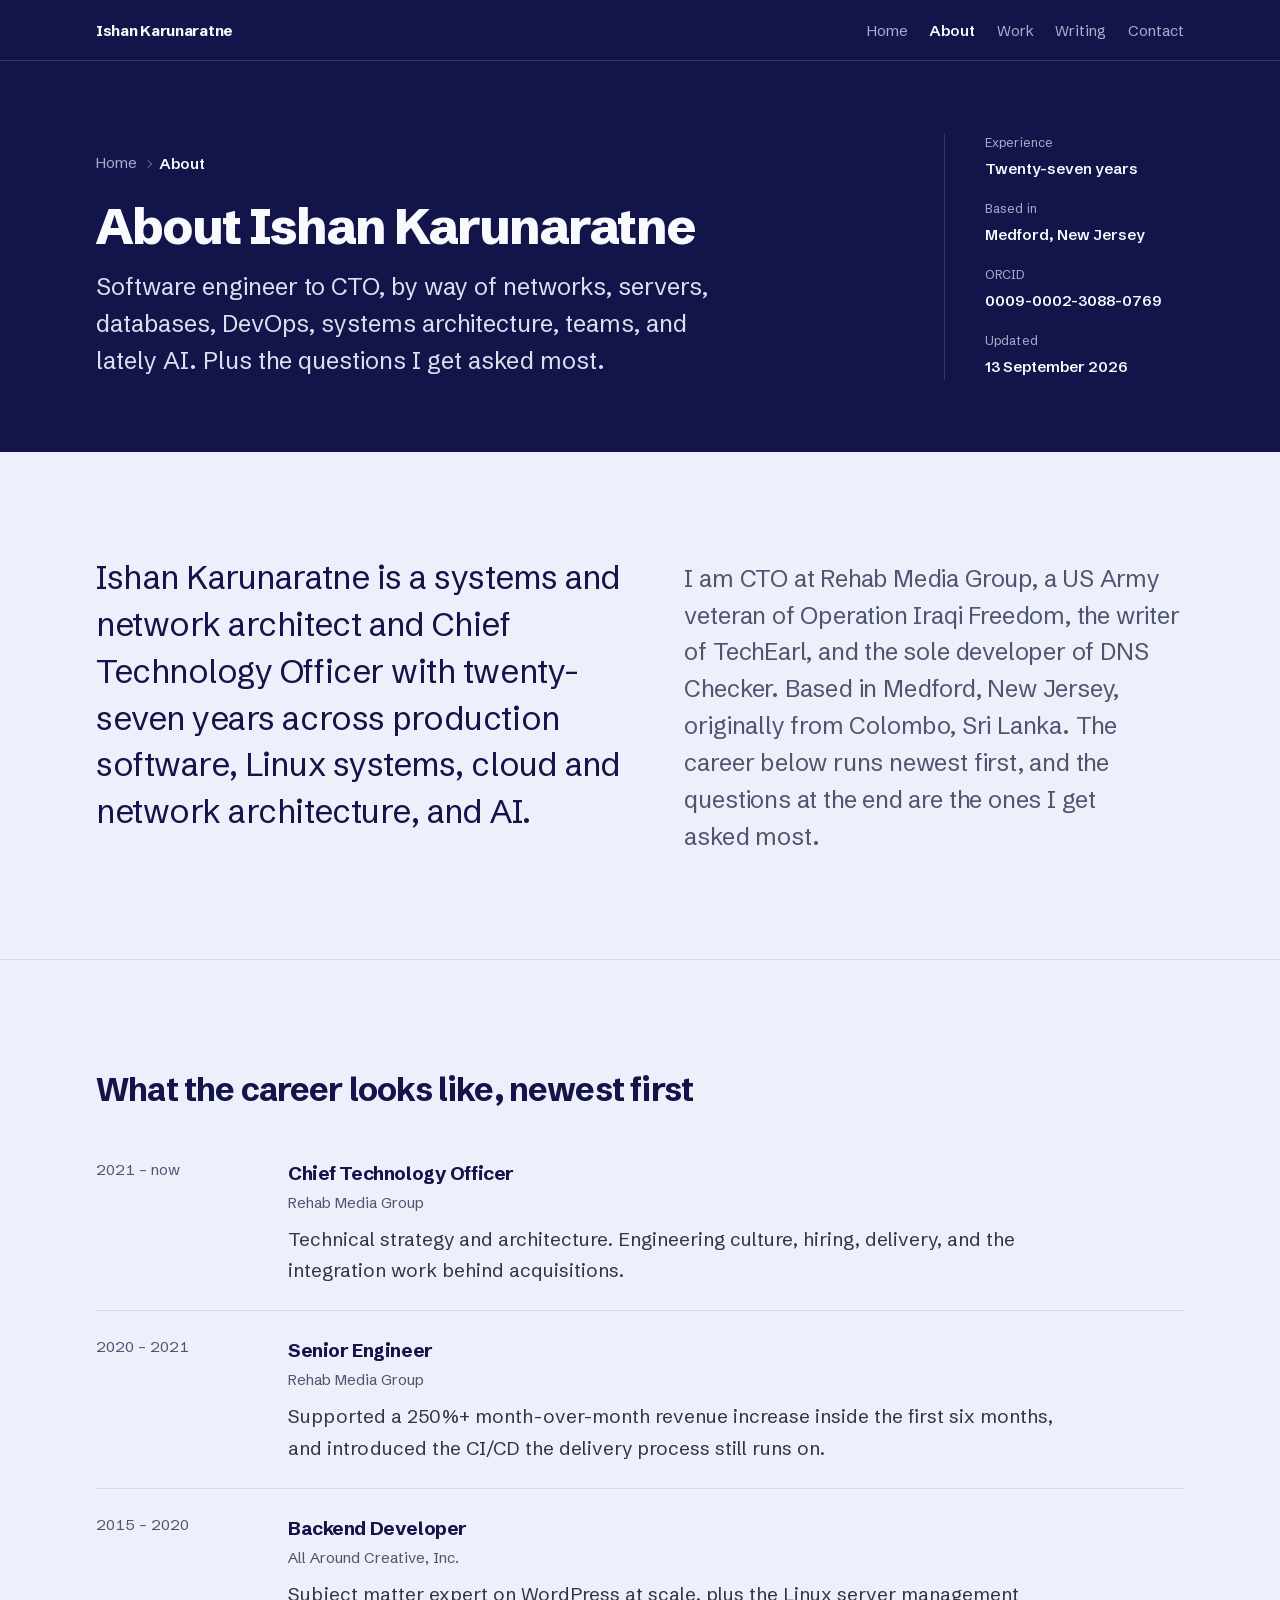
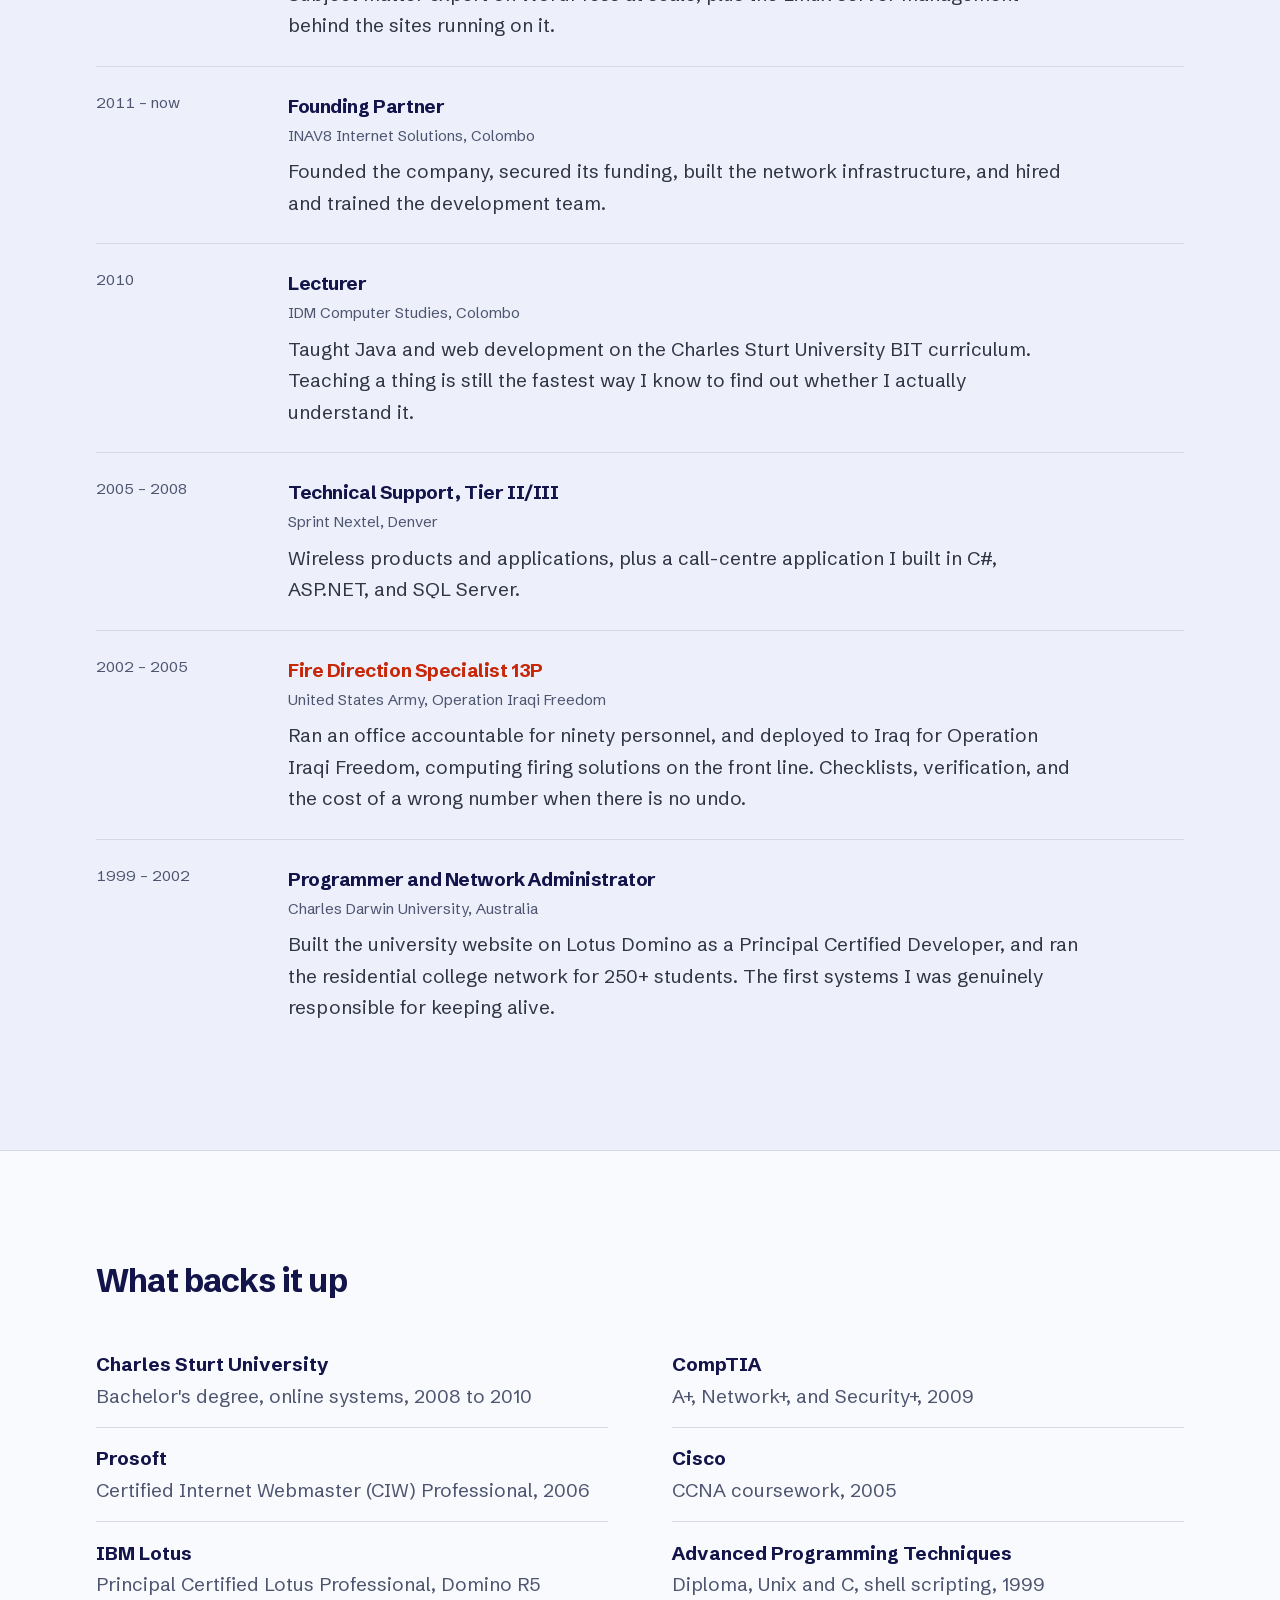
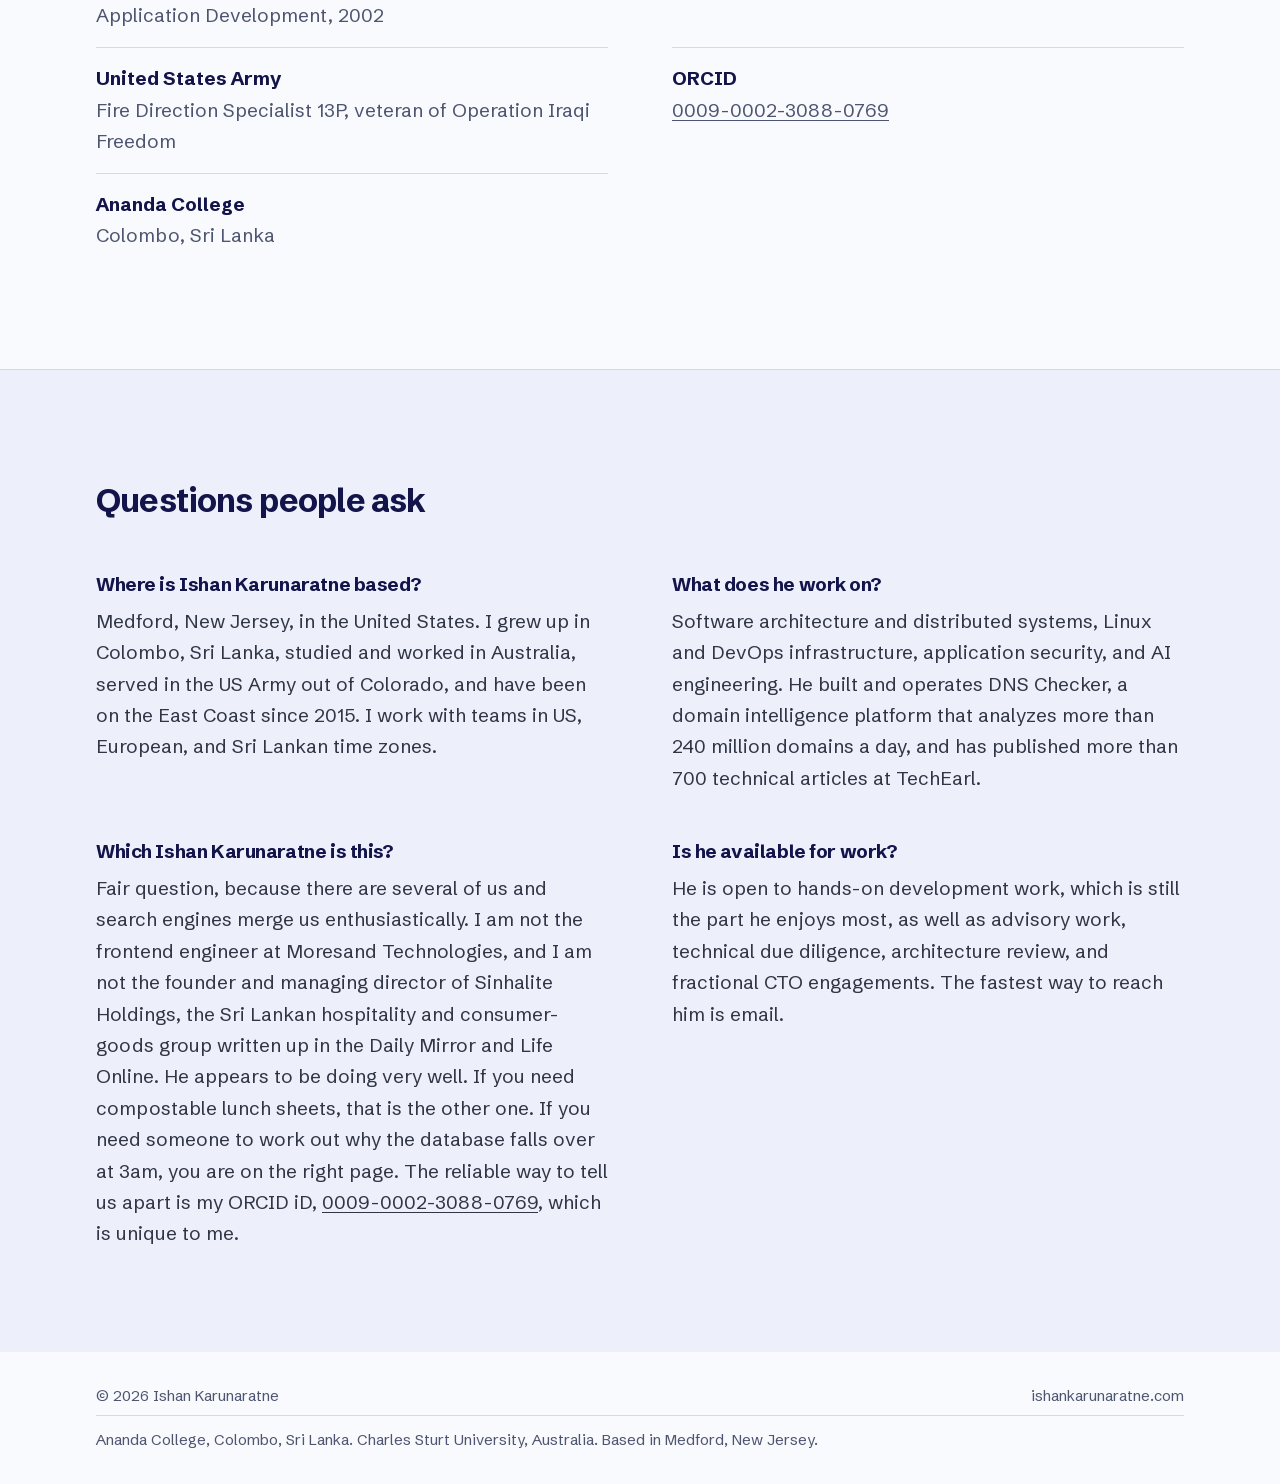
==== about/index.html @ 5dd7b5c2 "Correct the What's Taller count, and pack the work grid properly The work page claimed What's Taller" ====
<!doctype html>
<html lang="en">
<head>
<meta charset="utf-8">
<meta name="viewport" content="width=device-width, initial-scale=1">
<title>About Ishan Karunaratne, Systems Architect and CTO</title>
<meta name="description" content="Twenty-seven years from software engineer to Chief Technology Officer: the career, the credentials, and the questions people ask most often.">
<link rel="canonical" href="https://ishankarunaratne.com/about/">
<meta name="author" content="Ishan Karunaratne">
<meta name="robots" content="index, follow, max-image-preview:large, max-snippet:-1">

<meta property="og:type" content="article">
<meta property="og:url" content="https://ishankarunaratne.com/about/">
<meta property="og:title" content="About Ishan Karunaratne, Systems Architect and CTO">
<meta property="og:description" content="Twenty-seven years from software engineer to Chief Technology Officer: the career, the credentials, and the questions people ask most often.">
<meta property="og:image" content="https://ishankarunaratne.com/assets/ishan-karunaratne.webp">
<meta name="twitter:card" content="summary">
<meta name="twitter:creator" content="@ishankaru">

<link rel="preconnect" href="https://www.googletagmanager.com">
<link rel="preload" href="/assets/fonts/schibsted-400-500-600-700-800.woff2" as="font" type="font/woff2" crossorigin>
<link rel="stylesheet" href="/assets/style.css">
<link rel="icon" href="/favicon.ico" sizes="32x32">
<link rel="icon" href="/favicon.svg" type="image/svg+xml">
<link rel="apple-touch-icon" href="/apple-touch-icon.png">
<script type="application/ld+json">
{"@context":"https://schema.org","@type":"BreadcrumbList","itemListElement":[
 {"@type":"ListItem","position":1,"name":"Home","item":"https://ishankarunaratne.com/"},
 {"@type":"ListItem","position":2,"name":"About","item":"https://ishankarunaratne.com/about/"}]}
</script>
<script type="application/ld+json">
{"@context":"https://schema.org","@type":"ProfilePage","@id":"https://ishankarunaratne.com/about/","url":"https://ishankarunaratne.com/about/","name":"About Ishan Karunaratne",
 "datePublished":"2026-08-17","dateModified":"2026-09-13",
 "mainEntity":{"@id":"https://ishankarunaratne.com/#person"},
 "isPartOf":{"@id":"https://ishankarunaratne.com/#website"},
 "about":{"@id":"https://ishankarunaratne.com/#person"},
 "primaryImageOfPage":"https://ishankarunaratne.com/assets/ishan-karunaratne.webp"}
</script>
<script type="application/ld+json">
{"@context":"https://schema.org","@type":"FAQPage","mainEntity":[{"@type": "Question", "name": "Where is Ishan Karunaratne based?", "acceptedAnswer": {"@type": "Answer", "text": "Medford, New Jersey, in the United States. He grew up in Colombo, Sri Lanka, studied and worked in Australia, served in the US Army out of Colorado, and has been on the East Coast since 2015. He works with teams in US, European, and Sri Lankan time zones."}},{"@type": "Question", "name": "What does he work on?", "acceptedAnswer": {"@type": "Answer", "text": "Software architecture and distributed systems, Linux and DevOps infrastructure, application security, and AI engineering. He built and operates DNS Checker, a domain intelligence platform that analyzes more than 240 million domains a day, and has published more than 700 technical articles at TechEarl."}},{"@type": "Question", "name": "Which Ishan Karunaratne is this?", "acceptedAnswer": {"@type": "Answer", "text": "Several people share the name. This is the systems and network architect and Chief Technology Officer at Rehab Media Group, not the frontend engineer at Moresand Technologies and not the founder of Sinhalite Holdings. The reliable way to tell them apart is his ORCID iD, 0009-0002-3088-0769, which is unique to him."}},{"@type": "Question", "name": "Is he available for work?", "acceptedAnswer": {"@type": "Answer", "text": "He is open to hands-on development work, advisory work, technical due diligence, architecture review, and fractional CTO engagements. The fastest way to reach him is email."}}]}
</script>
<script async src="https://www.googletagmanager.com/gtag/js?id=G-11XFYLQ238"></script>
<script>
  window.dataLayer = window.dataLayer || [];
  function gtag(){dataLayer.push(arguments);}
  gtag('js', new Date());

  gtag('config', 'G-11XFYLQ238');
</script>

</head>
<body>
<a class="skip" href="#main">Skip to content</a>
<nav class="nav" aria-label="Primary">
  <div class="shell">
    <a class="nav__brand" href="/">Ishan Karunaratne</a>
    <ul class="nav__list"><li><a href="/">Home</a></li><li><a href="/about/" aria-current="page">About</a></li><li><a href="/work/">Work</a></li><li><a href="/writing/">Writing</a></li><li><a href="/contact/">Contact</a></li></ul>
  </div>
</nav>
<header class="pagehead">
  <div class="shell pagehead__grid">
    <div class="pagehead__main">
      <nav class="crumbs" aria-label="Breadcrumb">
        <ol>
          <li><a href="/">Home</a></li>
          <li><span aria-current="page">About</span></li>
        </ol>
      </nav>
      <h1>About Ishan Karunaratne</h1>
      <p class="pagehead__deck">Software engineer to CTO, by way of networks, servers, databases, DevOps, systems architecture, teams, and lately AI. Plus the questions I get asked most.</p>
    </div>
    <dl class="metarail">
        <div class="metarail__row"><dt>Experience</dt><dd>Twenty-seven years</dd></div>
        <div class="metarail__row"><dt>Based in</dt><dd>Medford, New Jersey</dd></div>
        <div class="metarail__row"><dt>ORCID</dt><dd>0009-0002-3088-0769</dd></div>
        <div class="metarail__row"><dt>Updated</dt><dd><time datetime="2026-09-13">13 September 2026</time></dd></div>
    </dl>
  </div>
</header>
<main id="main">
<section class="note" id="summary">
  <div class="shell">
    <p>Ishan Karunaratne is a systems and network architect and Chief Technology Officer with twenty-seven years across production software, Linux systems, cloud and network architecture, and AI.</p>
    <p>I am CTO at Rehab Media Group, a US Army veteran of Operation Iraqi Freedom, the writer of TechEarl, and the sole developer of DNS Checker. Based in Medford, New Jersey, originally from Colombo, Sri Lanka. The career below runs newest first, and the questions at the end are the ones I get asked most.</p>
  </div>
</section>
<section class="sec" id="track">
  <div class="shell">
    <h2>What the career looks like, newest first</h2>
    <ol class="track">
      <li>
        <p class="track__when">2021 &ndash; now</p>
        <div>
          <h3>Chief Technology Officer</h3>
          <p class="track__where">Rehab Media Group</p>
          <p>Technical strategy and architecture. Engineering culture, hiring, delivery, and the
          integration work behind acquisitions.</p>
        </div>
      </li>
      <li>
        <p class="track__when">2020 &ndash; 2021</p>
        <div>
          <h3>Senior Engineer</h3>
          <p class="track__where">Rehab Media Group</p>
          <p>Supported a 250%+ month-over-month revenue increase inside the first six months, and
          introduced the CI/CD the delivery process still runs on.</p>
        </div>
      </li>
      <li>
        <p class="track__when">2015 &ndash; 2020</p>
        <div>
          <h3>Backend Developer</h3>
          <p class="track__where">All Around Creative, Inc.</p>
          <p>Subject matter expert on WordPress at scale, plus the Linux server management behind the
          sites running on it.</p>
        </div>
      </li>
      <li>
        <p class="track__when">2011 &ndash; now</p>
        <div>
          <h3>Founding Partner</h3>
          <p class="track__where">INAV8 Internet Solutions, Colombo</p>
          <p>Founded the company, secured its funding, built the network infrastructure, and hired and
          trained the development team.</p>
        </div>
      </li>
      <li>
        <p class="track__when">2010</p>
        <div>
          <h3>Lecturer</h3>
          <p class="track__where">IDM Computer Studies, Colombo</p>
          <p>Taught Java and web development on the Charles Sturt University BIT curriculum. Teaching
          a thing is still the fastest way I know to find out whether I actually understand it.</p>
        </div>
      </li>
      <li>
        <p class="track__when">2005 &ndash; 2008</p>
        <div>
          <h3>Technical Support, Tier II/III</h3>
          <p class="track__where">Sprint Nextel, Denver</p>
          <p>Wireless products and applications, plus a call-centre application I built in C#, ASP.NET,
          and SQL Server.</p>
        </div>
      </li>
      <li class="track__mark">
        <p class="track__when">2002 &ndash; 2005</p>
        <div>
          <h3>Fire Direction Specialist 13P</h3>
          <p class="track__where">United States Army, Operation Iraqi Freedom</p>
          <p>Ran an office accountable for ninety personnel, and deployed to Iraq for Operation
          Iraqi Freedom, computing firing solutions on the front line. Checklists, verification, and
          the cost of a wrong number when there is no undo.</p>
        </div>
      </li>
      <li>
        <p class="track__when">1999 &ndash; 2002</p>
        <div>
          <h3>Programmer and Network Administrator</h3>
          <p class="track__where">Charles Darwin University, Australia</p>
          <p>Built the university website on Lotus Domino as a Principal Certified Developer, and ran
          the residential college network for 250+ students. The first systems I was genuinely
          responsible for keeping alive.</p>
        </div>
      </li>
    </ol>
  </div>
</section>
<section class="sec" id="credentials">
  <div class="shell">
    <h2>What backs it up</h2>
    <dl class="creds">
      <div>
        <dt>Charles Sturt University</dt>
        <dd>Bachelor's degree, online systems, 2008 to 2010</dd>
      </div>
      <div>
        <dt>CompTIA</dt>
        <dd>A+, Network+, and Security+, 2009</dd>
      </div>
      <div>
        <dt>Prosoft</dt>
        <dd>Certified Internet Webmaster (CIW) Professional, 2006</dd>
      </div>
      <div>
        <dt>Cisco</dt>
        <dd>CCNA coursework, 2005</dd>
      </div>
      <div>
        <dt>IBM Lotus</dt>
        <dd>Principal Certified Lotus Professional, Domino R5 Application Development, 2002</dd>
      </div>
      <div>
        <dt>Advanced Programming Techniques</dt>
        <dd>Diploma, Unix and C, shell scripting, 1999</dd>
      </div>
      <div>
        <dt>United States Army</dt>
        <dd>Fire Direction Specialist 13P, veteran of Operation Iraqi Freedom</dd>
      </div>
      <div>
        <dt>ORCID</dt>
        <dd><a href="https://orcid.org/0009-0002-3088-0769">0009-0002-3088-0769</a></dd>
      </div>
      <div>
        <dt>Ananda College</dt>
        <dd>Colombo, Sri Lanka</dd>
      </div>
    </dl>
  </div>
</section>
<section class="sec" id="about">
  <div class="shell">
    <h2>Questions people ask</h2>
    <div class="faq">
      <article>
        <h3>Where is Ishan Karunaratne based?</h3>
        <p>Medford, New Jersey, in the United States. I grew up in Colombo, Sri Lanka, studied and worked
        in Australia, served in the US Army out of Colorado, and have been on the East Coast since
        2015. I work with teams in US, European, and Sri Lankan time zones.</p>
      </article>
      <article>
        <h3>What does he work on?</h3>
        <p>Software architecture and distributed systems, Linux and DevOps infrastructure, application
        security, and AI engineering. He built and operates DNS Checker, a domain intelligence platform
        that analyzes more than 240 million domains a day, and has published more than 700 technical
        articles at TechEarl.</p>
      </article>
      <article>
        <h3>Which Ishan Karunaratne is this?</h3>
        <p>Fair question, because there are several of us and search engines merge us
        enthusiastically. I am not the frontend engineer at Moresand Technologies, and I am not the
        founder and managing director of Sinhalite Holdings, the Sri Lankan hospitality and
        consumer-goods group written up in the Daily Mirror and Life Online. He appears to be doing
        very well. If you need compostable lunch sheets, that is the other one. If you need someone
        to work out why the database falls over at 3am, you are on the right page. The reliable way
        to tell us apart is my ORCID iD,
        <a href="https://orcid.org/0009-0002-3088-0769">0009-0002-3088-0769</a>, which is unique
        to me.</p>
      </article>

      <article>
        <h3>Is he available for work?</h3>
        <p>He is open to hands-on development work, which is still the part he enjoys most, as well as
        advisory work, technical due diligence, architecture review, and fractional CTO
        engagements. The fastest way to reach him is email.</p>
      </article>
    </div>
  </div>
</section>
</main>
<footer class="foot">
  <div class="shell">
    <p>&copy; <span id="yr">2026</span> Ishan Karunaratne</p>
    <p class="foot__origin">Ananda College, Colombo, Sri Lanka. Charles Sturt University, Australia. Based in Medford, New Jersey.</p>
    <p class="foot__mono">ishankarunaratne.com</p>
  </div>
</footer>
<script>
  document.getElementById('yr').textContent = new Date().getFullYear();
  // Progressive enhancement only. The hidden state is added here, not in the stylesheet,
  // so the page is fully readable if this never runs. A timeout reveals everything
  // unconditionally, which covers headless renderers and background tabs where
  // IntersectionObserver may not fire.
  (function () {
    if (!window.matchMedia('(prefers-reduced-motion: no-preference)').matches) return;
    if (!('IntersectionObserver' in window)) return;

    var items = document.querySelectorAll('.track > li, .work__item, .practice > article');
    if (!items.length) return;

    var revealAll = function () {
      items.forEach(function (el) { el.classList.add('in'); });
    };

    items.forEach(function (el, i) {
      el.style.setProperty('--i', i % 8);
      el.classList.add('reveal');
    });

    var io = new IntersectionObserver(function (entries) {
      entries.forEach(function (e) {
        if (e.isIntersecting) { e.target.classList.add('in'); io.unobserve(e.target); }
      });
    }, { rootMargin: '200px 0px 0px 0px' });

    items.forEach(function (el) { io.observe(el); });

    // Safety net: never leave anything hidden.
    setTimeout(revealAll, 2500);
    window.addEventListener('beforeprint', revealAll);
  })();
</script>
</body>
</html>
---- assets/style.css ----
@font-face {
  font-family: 'Schibsted Grotesk';
  font-style: normal;
  font-weight: 400;
  font-display: optional;
  src: url(/assets/fonts/schibsted-400-500-600-700-800.woff2) format('woff2');
  unicode-range: U+0000-00FF, U+0131, U+0152-0153, U+02BB-02BC, U+02C6, U+02DA, U+02DC, U+0304, U+0308, U+0329, U+2000-206F, U+20AC, U+2122, U+2191, U+2193, U+2212, U+2215, U+FEFF, U+FFFD;
}
@font-face {
  font-family: 'Schibsted Grotesk';
  font-style: normal;
  font-weight: 500;
  font-display: optional;
  src: url(/assets/fonts/schibsted-400-500-600-700-800.woff2) format('woff2');
  unicode-range: U+0000-00FF, U+0131, U+0152-0153, U+02BB-02BC, U+02C6, U+02DA, U+02DC, U+0304, U+0308, U+0329, U+2000-206F, U+20AC, U+2122, U+2191, U+2193, U+2212, U+2215, U+FEFF, U+FFFD;
}
@font-face {
  font-family: 'Schibsted Grotesk';
  font-style: normal;
  font-weight: 600;
  font-display: optional;
  src: url(/assets/fonts/schibsted-400-500-600-700-800.woff2) format('woff2');
  unicode-range: U+0000-00FF, U+0131, U+0152-0153, U+02BB-02BC, U+02C6, U+02DA, U+02DC, U+0304, U+0308, U+0329, U+2000-206F, U+20AC, U+2122, U+2191, U+2193, U+2212, U+2215, U+FEFF, U+FFFD;
}
@font-face {
  font-family: 'Schibsted Grotesk';
  font-style: normal;
  font-weight: 700;
  font-display: optional;
  src: url(/assets/fonts/schibsted-400-500-600-700-800.woff2) format('woff2');
  unicode-range: U+0000-00FF, U+0131, U+0152-0153, U+02BB-02BC, U+02C6, U+02DA, U+02DC, U+0304, U+0308, U+0329, U+2000-206F, U+20AC, U+2122, U+2191, U+2193, U+2212, U+2215, U+FEFF, U+FFFD;
}
@font-face {
  font-family: 'Schibsted Grotesk';
  font-style: normal;
  font-weight: 800;
  font-display: optional;
  src: url(/assets/fonts/schibsted-400-500-600-700-800.woff2) format('woff2');
  unicode-range: U+0000-00FF, U+0131, U+0152-0153, U+02BB-02BC, U+02C6, U+02DA, U+02DC, U+0304, U+0308, U+0329, U+2000-206F, U+20AC, U+2122, U+2191, U+2193, U+2212, U+2215, U+FEFF, U+FFFD;
}

/* ishankarunaratne.com
   One family, many weights. No mono labels, no section eyebrows, no equal-box grids.
   The page is meant to read as a letter followed by a record, not as a landing page. */

:root {
  /* Full palette. Deep saturated indigo carries the masthead and contact; a vivid
     vermilion is the action colour; a cool teal is the secondary mark. The document
     surface stays near-white so ten colourful screenshots have somewhere to sit. */
  --ink:      oklch(0.235 0.095 274);
  --ink-2:    oklch(0.34 0.085 274);
  --ink-soft: oklch(0.455 0.045 272);
  --paper:    oklch(0.985 0.004 270);
  --paper-2:  oklch(0.955 0.016 276);
  --body:     oklch(0.335 0.030 272);
  --on-dark:  oklch(0.905 0.022 275);
  --on-dark-soft: oklch(0.755 0.045 278);
  --signal:   oklch(0.54 0.200 32);
  --signal-lt:oklch(0.735 0.175 52);
  --teal:     oklch(0.60 0.115 205);
  --teal-lt:  oklch(0.80 0.115 200);
  --rule:     oklch(0.885 0.016 275);
  --rule-dk:  oklch(0.36 0.070 274);

  --measure: 66ch;
  --shell: 68rem;

  --t-sm:  clamp(0.875rem, 0.855rem + 0.1vw, 0.94rem);
  --t-0:   clamp(1.0625rem, 1.02rem + 0.22vw, 1.19rem);
  --t-1:   clamp(1.25rem, 1.17rem + 0.4vw, 1.5rem);
  --t-2:   clamp(1.55rem, 1.38rem + 0.85vw, 2.15rem);
  --t-3:   clamp(2rem, 1.6rem + 2vw, 3.1rem);
  --t-4:   clamp(2.9rem, 2.1rem + 3.9vw, 5.1rem);

  --ease: cubic-bezier(0.16, 1, 0.3, 1);
}

*, *::before, *::after { box-sizing: border-box; }
html { -webkit-text-size-adjust: 100%; scroll-behavior: smooth; }
@media (prefers-reduced-motion: reduce) { html { scroll-behavior: auto; } }

body {
  margin: 0;
  background: var(--paper);
  color: var(--body);
  font-family: "Schibsted Grotesk", ui-sans-serif, system-ui, sans-serif;
  font-size: var(--t-0);
  line-height: 1.65;
  -webkit-font-smoothing: antialiased;
}
img { max-width: 100%; height: auto; display: block; }
h1, h2, h3 { color: var(--ink); margin: 0; text-wrap: balance; letter-spacing: -0.022em; }
p { text-wrap: pretty; }
a { color: inherit; text-underline-offset: 0.16em; text-decoration-thickness: from-font; }
a:hover { text-decoration-color: var(--signal); }

.shell { width: min(100% - 2.5rem, var(--shell)); margin-inline: auto; }
@media (min-width: 48rem) { .shell { width: min(100% - 6rem, var(--shell)); } }

.skip { position: absolute; left: -9999px; background: var(--ink); color: var(--paper); padding: 0.75rem 1.25rem; }
.skip:focus { left: 0; top: 0; z-index: 10; }
:where(a, button):focus-visible { outline: 2px solid var(--signal); outline-offset: 3px; }

/* ---------- masthead ---------- */

.masthead {
  background: var(--ink);
  color: var(--on-dark);
  padding-block: clamp(3.5rem, 9vw, 7rem) clamp(3.5rem, 8vw, 6rem);
}
.masthead__grid { display: grid; gap: clamp(2.5rem, 5vw, 4.5rem); }
@media (min-width: 56rem) {
  .masthead__grid { grid-template-columns: minmax(0, 1fr) 15rem; align-items: start; }
}
.h1-break { display: block; }

.masthead h1 {
  color: var(--paper);
  font-size: var(--t-4);
  font-weight: 800;
  line-height: 0.95;
  letter-spacing: -0.03em;
  margin-bottom: 1.1rem;
}
.masthead__role {
  font-size: var(--t-1);
  font-weight: 400;
  color: var(--on-dark-soft);
  margin: 0 0 1.8rem;
  max-width: 30ch;
}
.masthead__role em { font-style: normal; color: var(--teal-lt); font-weight: 500; }

.lede { font-size: var(--t-1); line-height: 1.55; max-width: 42ch; margin: 0; color: var(--on-dark); }
.lede strong { color: var(--paper); font-weight: 600; }
.lede a { color: var(--teal-lt); text-decoration-color: var(--teal-lt); }

.masthead__cta { display: flex; flex-wrap: wrap; gap: 1.5rem; align-items: center; margin: 2.4rem 0 0; }
.btn {
  display: inline-block; padding: 0.85rem 1.6rem;
  background: var(--signal-lt); color: oklch(0.18 0.03 50);
  font-weight: 600; font-size: var(--t-sm); text-decoration: none;
  transition: background 0.4s var(--ease);
}
.btn:hover { background: var(--teal-lt); color: oklch(0.16 0.04 210); }
.masthead__cta > a:not(.btn) { color: var(--on-dark); font-size: var(--t-sm); }
.masthead__cta > a:not(.btn):hover { color: var(--teal-lt); }

.masthead__portrait { max-width: 15rem; }
.masthead__portrait img { width: 100%; filter: grayscale(1) contrast(1.03) brightness(1.02); }
@media (min-width: 56rem) { .masthead__portrait { margin-top: 0.6rem; } }

/* ---------- the note: the human moment, deliberately not a grid ---------- */

.note {
  padding-block: clamp(3.5rem, 8vw, 6.5rem);
  background: var(--paper-2);
  border-bottom: 1px solid var(--rule);
}
.note p {
  font-size: var(--t-2);
  line-height: 1.42;
  letter-spacing: -0.014em;
  color: var(--ink);
  font-weight: 400;
  max-width: 26ch;
  margin: 0;
}
.note p + p { margin-top: 1.2rem; max-width: 46ch; font-size: var(--t-1); line-height: 1.55; color: var(--ink-soft); letter-spacing: -0.008em; }
@media (min-width: 56rem) {
  .note .shell { display: grid; grid-template-columns: minmax(0, 1.05fr) minmax(0, 1fr); gap: clamp(2rem, 5vw, 5rem); align-items: start; }
  /* Every follow-on paragraph stacks in the right-hand column, so the lead
     keeps the left to itself rather than a third paragraph dropping under it. */
  .note p + p { margin-top: 0.4rem; grid-column: 2; }
  .note p + p + p { margin-top: 1.3rem; }
}

/* ---------- sections ---------- */

.sec { padding-block: clamp(3.5rem, 8vw, 6.5rem); }
.sec + .sec { border-top: 1px solid var(--rule); }
.sec:nth-of-type(even) { background: var(--paper-2); }
.sec > .shell > h2 {
  font-size: var(--t-2); font-weight: 700; letter-spacing: -0.025em; margin-bottom: 2.6rem;
}

/* practice: hanging subheads, staggered widths, not a box grid */
.practice { display: grid; gap: clamp(2.2rem, 4vw, 3rem); }
@media (min-width: 56rem) { .practice { grid-template-columns: 14rem minmax(0, 1fr); gap: 2.4rem clamp(2rem, 4vw, 3.5rem); } }
.practice h3 { font-size: var(--t-0); font-weight: 700; letter-spacing: -0.012em; }
.practice p { margin: 0.4rem 0 0; max-width: var(--measure); }
@media (min-width: 56rem) {
  .practice h3 { grid-column: 1; text-align: right; padding-top: 0.1rem; color: var(--ink); }
  .practice p { grid-column: 2; margin: 0; padding-bottom: 2.2rem; border-bottom: 1px solid var(--rule); }
  .practice > :nth-last-child(2), .practice > :last-child { border-bottom: 0; padding-bottom: 0; }
}

/* work: real screenshots carry this section. Multi-column rather than grid, so a
   short entry does not leave a hole under it: cards pack to their natural height. */
.work { display: block; }
.work > article {
  -webkit-column-break-inside: avoid;
  break-inside: avoid;
  margin: 0 0 3rem;
}
.work > article:last-child { margin-bottom: 0; }
@media (min-width: 56rem) {
  .work { column-count: 2; column-gap: clamp(2rem, 4vw, 3rem); }
  .work > article { margin-bottom: 3.5rem; }
}
@media (min-width: 68rem) { .work { column-count: 3; } }

.work__shot {
  display: block;
  background: oklch(0.93 0.004 240);
  overflow: hidden;
  margin-bottom: 1.1rem;
  border: 1px solid var(--rule);
  transition: border-color 0.4s var(--ease);
}
.work__shot img {
  width: 100%;
  aspect-ratio: 16 / 10;
  object-fit: cover;
  object-position: top center;
  transition: transform 0.7s var(--ease);
}
.work__shot:hover { border-color: var(--signal); }
.work__shot:hover img { transform: scale(1.018); }

.work h3 { font-size: var(--t-1); font-weight: 700; margin-bottom: 0.2rem; }
.work__note { color: var(--ink-soft); font-size: var(--t-sm); margin: 0 0 0.7rem; }
.work p:last-child { margin: 0; max-width: 52ch; }
.work a { text-decoration-color: var(--signal); }

@media (min-width: 56rem) {
  .work__lead {
    column-span: all;
    display: grid;
    grid-template-columns: minmax(0, 1.15fr) minmax(0, 1fr);
    gap: clamp(2rem, 4vw, 3.2rem);
    align-items: center;
    padding-bottom: 3.2rem;
    border-bottom: 1px solid var(--rule);
  }
  .work__lead .work__shot { margin-bottom: 0; }
  .work__lead h3 { font-size: var(--t-2); letter-spacing: -0.025em; }
  .work__lead p:last-child { max-width: 46ch; }
}
@media (prefers-reduced-motion: reduce) { .work__shot:hover img { transform: none; } }

/* track */
.track { list-style: none; margin: 0; padding: 0; }
.track > li { padding: 1.5rem 0; border-top: 1px solid var(--rule); }
.track > li:first-child { border-top: 0; padding-top: 0; }
@media (min-width: 52rem) {
  .track > li { display: grid; grid-template-columns: 9.5rem minmax(0, 1fr); gap: 2.5rem; }
}
.track__when { color: var(--ink-soft); font-size: var(--t-sm); margin: 0; font-variant-numeric: tabular-nums; }
.track h3 { font-size: var(--t-0); font-weight: 700; margin: 0; }
.track__where { color: var(--ink-soft); margin: 0.1rem 0 0.5rem; font-size: var(--t-sm); }
.track > li > div > p:last-child { margin: 0; max-width: var(--measure); }
.track__mark h3 { color: var(--signal); }

/* stack: plain definition pairs, no colored labels */
.stack { display: grid; gap: 1.5rem 3rem; margin: 0; }
@media (min-width: 46rem) { .stack { grid-template-columns: repeat(auto-fit, minmax(16rem, 1fr)); } }
.stack dt { font-weight: 700; color: var(--ink); font-size: var(--t-sm); }
.stack dd { margin: 0.15rem 0 0; color: var(--ink-soft); }

/* featured links inside a work entry: the pages people are actually searching for */
.work__links { display: flex; flex-wrap: wrap; gap: 0.5rem 0.6rem; align-items: center; margin: 0.9rem 0 0; }
.work__links span { font-size: var(--t-sm); color: var(--ink-soft); margin-right: 0.2rem; }
.work__links a { font-size: var(--t-sm); font-weight: 600; color: var(--ink); text-decoration: none; padding: 0.3rem 0.7rem; border: 1px solid var(--rule); background: var(--paper); }
.work__links a:hover, .work__links a:focus-visible { border-color: var(--signal); color: var(--signal); }

/* credentials */
.creds { margin: 0; display: grid; }
@media (min-width: 46rem) { .creds { grid-template-columns: repeat(2, minmax(0, 1fr)); column-gap: 4rem; } }
.creds > div { padding: 0.95rem 0; border-top: 1px solid var(--rule); }
.creds > div:first-child, .creds > div:nth-child(2) { border-top: 0; padding-top: 0; }
@media (max-width: 45.99rem) { .creds > div:nth-child(2) { border-top: 1px solid var(--rule); padding-top: 0.95rem; } }
.creds dt { font-weight: 700; color: var(--ink); }
.creds dd { margin: 0; color: var(--ink-soft); }

/* questions: prose, two columns, not three equal cards */
.faq { display: grid; gap: 2.4rem; }
@media (min-width: 52rem) { .faq { grid-template-columns: repeat(2, minmax(0, 1fr)); gap: 2.6rem 4rem; } }
.faq h3 { font-size: var(--t-0); font-weight: 700; margin-bottom: 0.35rem; }
.faq p { margin: 0; max-width: 54ch; }

/* contact */
.contact { background: var(--ink); color: var(--on-dark); padding-block: clamp(3.5rem, 8vw, 6rem); }
.contact h2 { color: var(--paper); font-size: var(--t-2); font-weight: 700; margin-bottom: 1.2rem; }
.contact__lede { font-size: var(--t-1); max-width: 44ch; margin: 0 0 2.4rem; color: var(--on-dark); }
.contact__mail { margin: 0 0 2.4rem; }
.contact__mail a { font-size: var(--t-2); font-weight: 700; color: var(--signal-lt); letter-spacing: -0.025em; }
.contact__mail a:hover { color: var(--teal-lt); }
.contact__links { display: flex; flex-wrap: wrap; gap: 0.5rem 1.75rem; list-style: none; margin: 0; padding: 0; }
.contact__links a { color: var(--on-dark-soft); font-size: var(--t-sm); }
.contact__links a:hover { color: var(--teal-lt); }

.foot { padding-block: 2rem; }
.foot .shell { display: flex; flex-wrap: wrap; gap: 0.4rem 2rem; justify-content: space-between; }
.foot p { margin: 0; font-size: var(--t-sm); color: var(--ink-soft); }
.foot__origin { flex: 1 1 100%; order: 3; padding-top: 0.7rem; border-top: 1px solid var(--rule); }

/* latest writing: refreshed daily from the techearl sitemap */
.writing { list-style: none; margin: 0; padding: 0; }
.writing li { padding: 1.1rem 0; border-top: 1px solid var(--rule); }
.writing li:first-child { border-top: 0; padding-top: 0; }
.writing a { font-weight: 700; color: var(--ink); text-decoration-color: var(--signal); }
.writing span { display: block; color: var(--ink-soft); font-size: var(--t-sm); margin-top: 0.15rem; max-width: 68ch; }
.writing time { display: block; color: var(--ink-soft); font-size: var(--t-sm); margin-top: 0.3rem; font-variant-numeric: tabular-nums; }
@media (min-width: 52rem) {
  .writing li { display: grid; grid-template-columns: minmax(0, 1fr) 9rem; gap: 0 2rem; }
  .writing time { grid-column: 2; grid-row: 1 / span 2; margin-top: 0.15rem; text-align: right; }
}

/* ---------- motion: hidden state set by JS only, never CSS alone ---------- */

.reveal {
  opacity: 0; transform: translateY(10px);
  transition: opacity 0.65s var(--ease), transform 0.65s var(--ease);
  transition-delay: calc(var(--i, 0) * 45ms);
}
.reveal.in { opacity: 1; transform: none; }

@media (prefers-reduced-motion: reduce) {
  *, *::before, *::after { animation-duration: 0.01ms !important; transition-duration: 0.01ms !important; }
  .reveal { opacity: 1; transform: none; }
}

/* ---------- primary nav ---------- */
.nav { background: var(--ink); border-bottom: 1px solid var(--rule-dk); }
.nav .shell { display: flex; flex-wrap: wrap; gap: 1rem 2rem; align-items: baseline;
  justify-content: space-between; padding-block: 0.9rem; }
.nav__brand { color: var(--paper); font-weight: 700; letter-spacing: -0.02em;
  text-decoration: none; font-size: var(--t-sm); }
.nav__brand:hover { color: var(--teal-lt); }
.nav__list { display: flex; flex-wrap: wrap; gap: 1.35rem; list-style: none; margin: 0; padding: 0; }
.nav__list a { color: var(--on-dark-soft); text-decoration: none; font-size: var(--t-sm); }
.nav__list a:hover { color: var(--teal-lt); }
.nav__list a[aria-current="page"] { color: var(--paper); font-weight: 600; }

/* ---------- inner page head ---------- */
.pagehead { background: var(--ink); color: var(--on-dark); padding-block: clamp(2.5rem,6vw,4.5rem); }
.pagehead h1 { color: var(--paper); font-size: var(--t-3); font-weight: 800;
  line-height: 1.02; letter-spacing: -0.03em; margin-bottom: 0.9rem; }
/* ---------- section teasers on the home page ---------- */
.cards { display: grid; gap: 1.25rem; margin-top: 2rem; }
@media (min-width: 42rem) { .cards { grid-template-columns: repeat(2, minmax(0,1fr)); } }
.card { border: 1px solid var(--rule); background: var(--paper-2); padding: 1.5rem 1.6rem; }
.card h3 { font-size: var(--t-1); font-weight: 700; margin: 0 0 0.5rem; letter-spacing: -0.02em; }
.card h3 a { text-decoration: none; }
.card h3 a:hover { color: var(--signal); }
.card p { margin: 0; font-size: var(--t-sm); color: var(--body); }

/* ---------- closing contact block (replaces the four-card teaser grid) ---------- */
.closer { max-width: 56ch; font-size: var(--t-1); line-height: 1.55; margin: 0 0 2rem; }
.closer__cta { display: flex; flex-wrap: wrap; align-items: center; gap: 1.5rem; margin: 0; }
.closer__alt { font-size: var(--t-sm); color: var(--ink-soft); }
.closer__alt:hover { color: var(--signal); }

/* ---------- child-page header ---------- */
/* Two columns on desktop: the claim on the left, a short factual rail on the
   right. The rail exists because the band was two-thirds empty; it carries real
   per-page facts rather than decoration, and it stays small on purpose so it
   never reads as a stats hero. */
.pagehead__grid { display: grid; gap: 2.25rem; }
@media (min-width: 56rem) {
  .pagehead__grid { grid-template-columns: minmax(0, 1fr) auto; gap: 4rem; align-items: end; }
}
.pagehead__main { min-width: 0; }
.pagehead__deck {
  font-size: var(--t-1); color: var(--on-dark); max-width: 46ch;
  margin: 1rem 0 0; line-height: 1.55; text-wrap: pretty;
}

/* Breadcrumb: a real nav + ol. Separators are generated, so they are never
   read out or copied with the text. */
.crumbs { margin: 0 0 1.6rem; }
.crumbs ol { display: flex; flex-wrap: wrap; align-items: center; gap: 0.5rem; list-style: none; margin: 0; padding: 0; }
.crumbs li { display: flex; align-items: center; gap: 0.5rem; font-size: var(--t-sm); }
.crumbs li + li::before {
  content: ""; width: 0.375rem; height: 0.375rem; flex: none;
  border-top: 1.5px solid var(--on-dark-soft); border-right: 1.5px solid var(--on-dark-soft);
  transform: rotate(45deg); opacity: 0.55;
}
.crumbs a { color: var(--on-dark-soft); text-decoration: none; border-bottom: 1px solid transparent; transition: color 0.25s var(--ease), border-color 0.25s var(--ease); }
.crumbs a:hover { color: var(--signal-lt); border-bottom-color: var(--signal-lt); }
.crumbs [aria-current="page"] { color: var(--paper); font-weight: 600; }

/* Factual rail. Modest by design: labels quiet, values normal weight, no
   oversized numerals. */
.metarail { margin: 0; display: grid; gap: 1.1rem; align-content: end; }
@media (min-width: 56rem) { .metarail { border-left: 1px solid rgba(255,255,255,0.14); padding-left: 2.5rem; min-width: 15rem; } }
.metarail__row { display: grid; gap: 0.2rem; }
.metarail dt { font-size: 0.78rem; color: var(--on-dark-soft); letter-spacing: 0.01em; }
.metarail dd { margin: 0; font-size: var(--t-sm); color: var(--paper); font-weight: 600; }
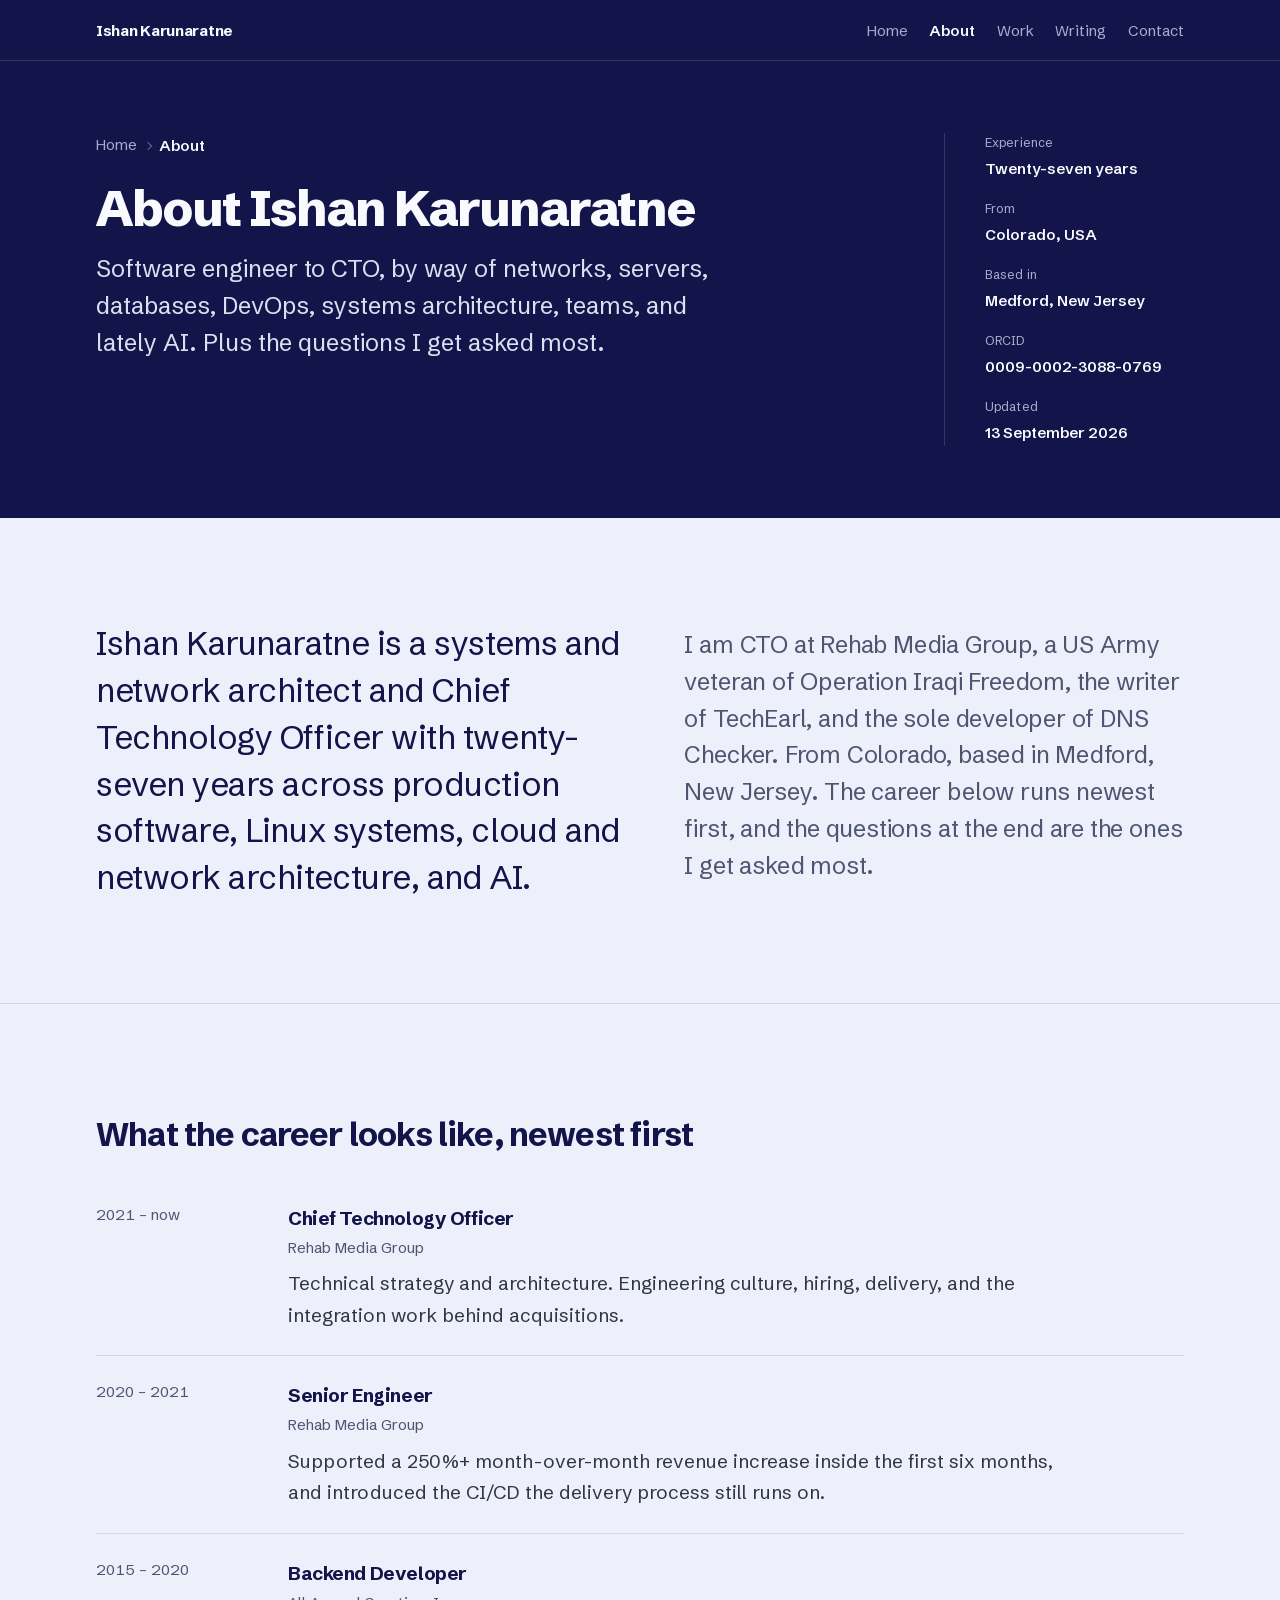
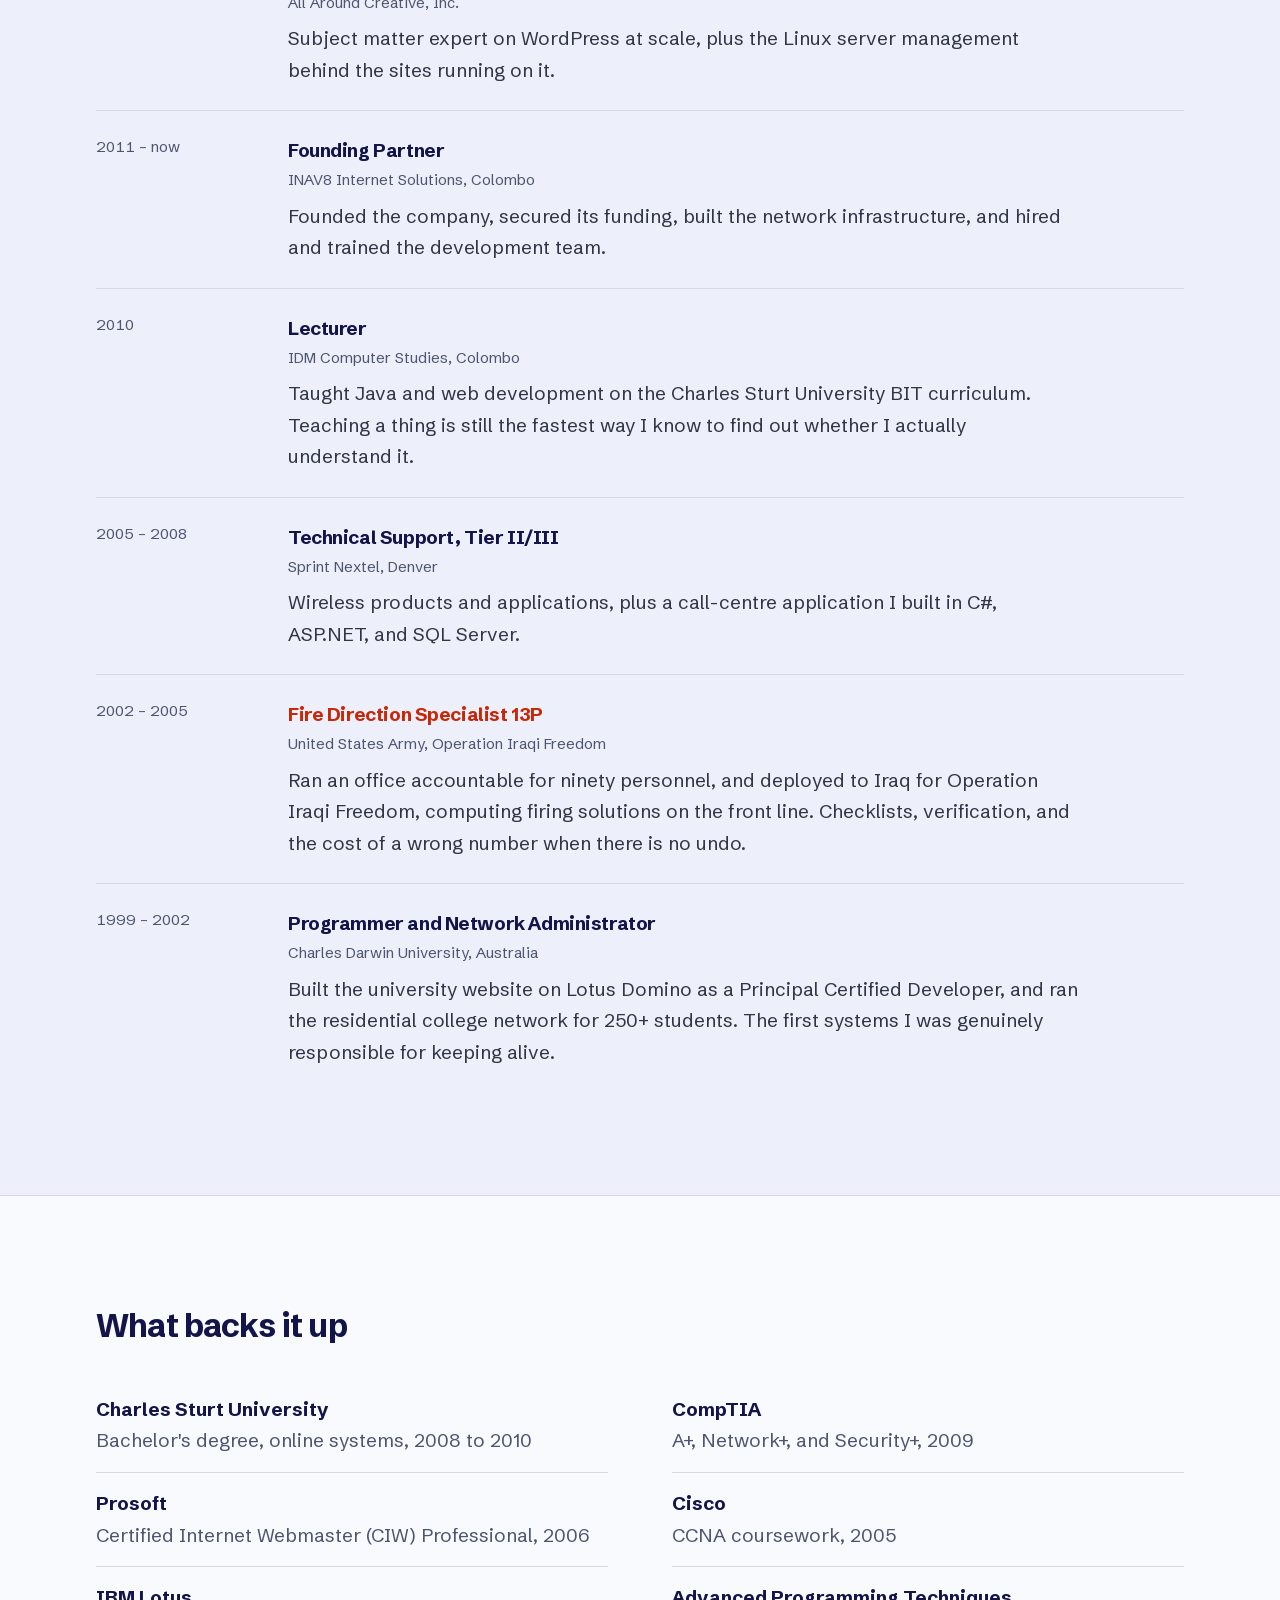
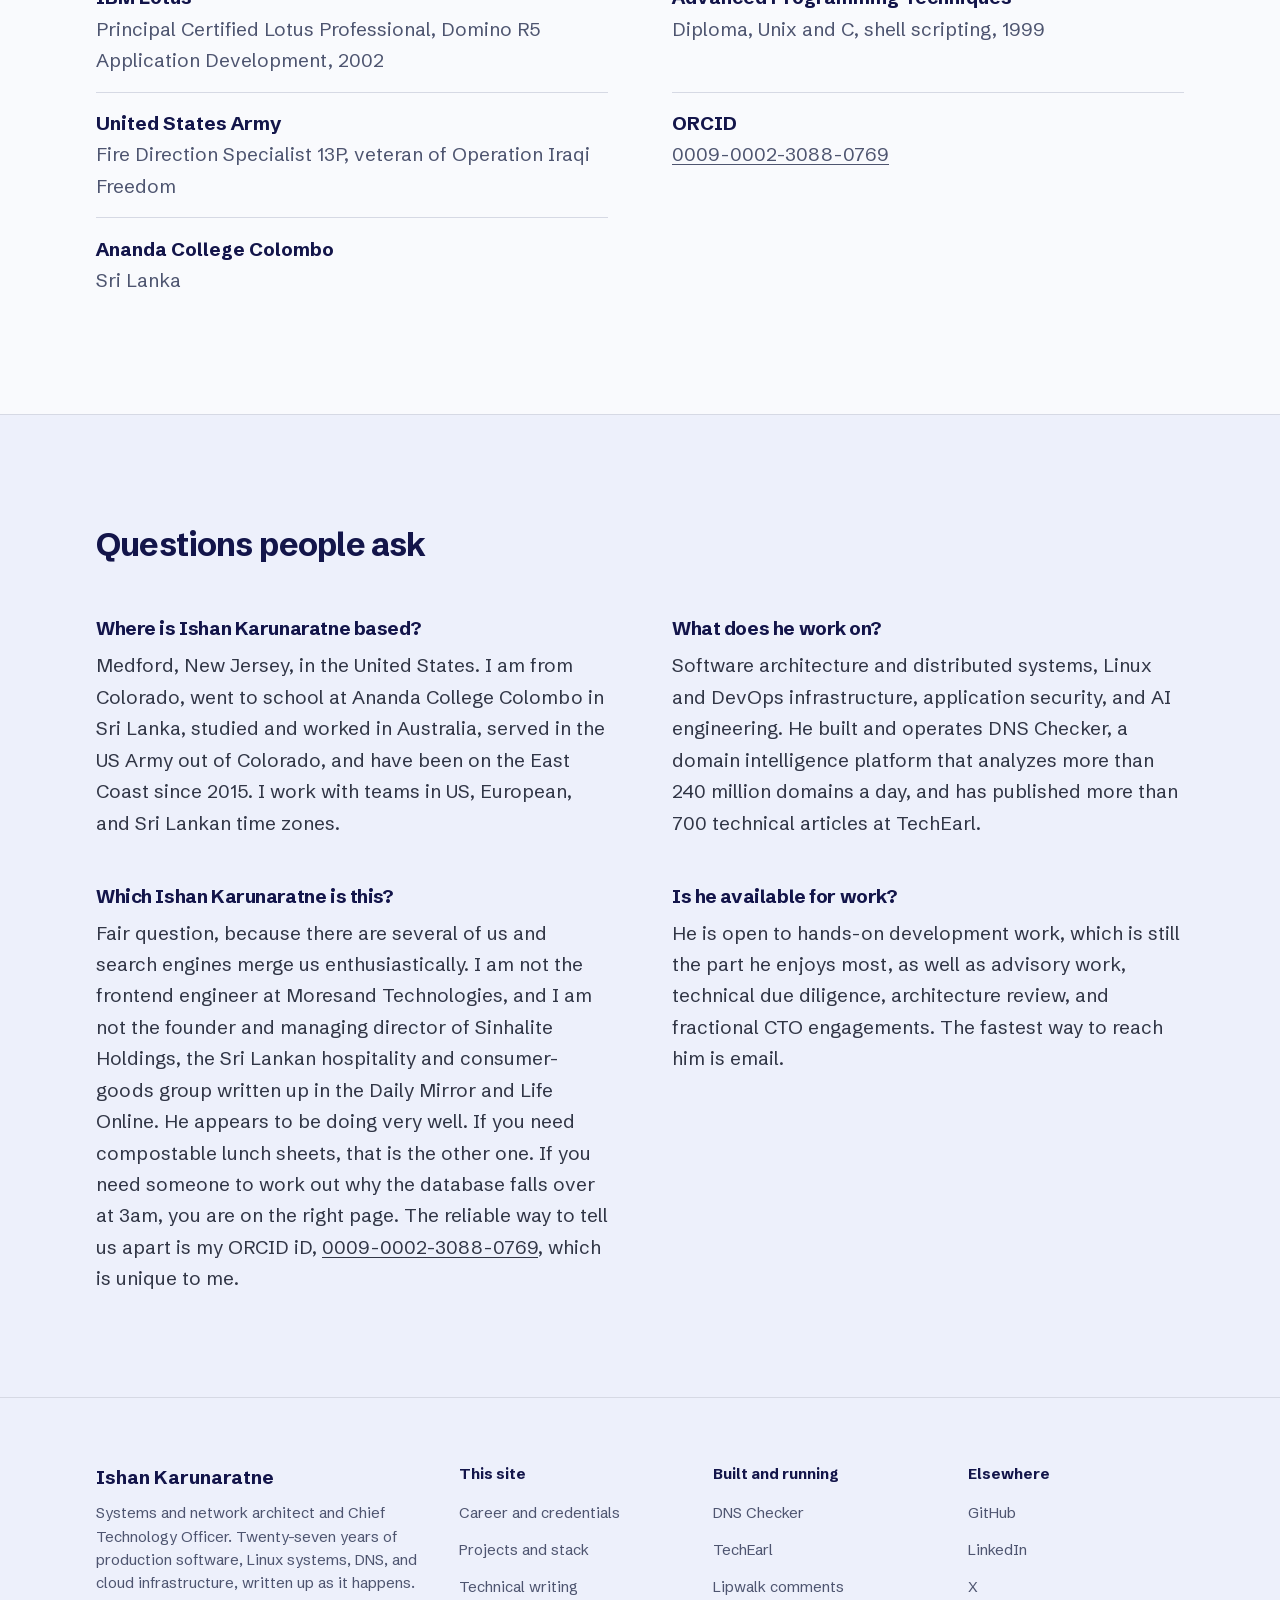
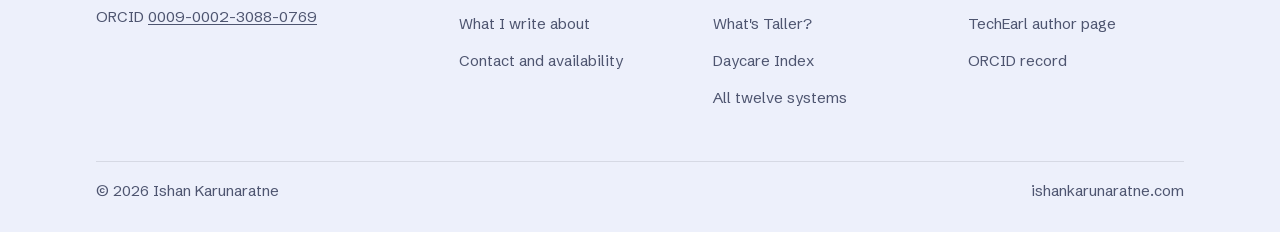
==== commit 9654235e: "Give the footer a job, and fix the origin I had wrong The footer was a copyright line and the bare d" ====
--- a/about/index.html
+++ b/about/index.html
@@ -36,9 +36,6 @@
  "about":{"@id":"https://ishankarunaratne.com/#person"},
  "primaryImageOfPage":"https://ishankarunaratne.com/assets/ishan-karunaratne.webp"}
 </script>
-<script type="application/ld+json">
-{"@context":"https://schema.org","@type":"FAQPage","mainEntity":[{"@type": "Question", "name": "Where is Ishan Karunaratne based?", "acceptedAnswer": {"@type": "Answer", "text": "Medford, New Jersey, in the United States. He grew up in Colombo, Sri Lanka, studied and worked in Australia, served in the US Army out of Colorado, and has been on the East Coast since 2015. He works with teams in US, European, and Sri Lankan time zones."}},{"@type": "Question", "name": "What does he work on?", "acceptedAnswer": {"@type": "Answer", "text": "Software architecture and distributed systems, Linux and DevOps infrastructure, application security, and AI engineering. He built and operates DNS Checker, a domain intelligence platform that analyzes more than 240 million domains a day, and has published more than 700 technical articles at TechEarl."}},{"@type": "Question", "name": "Which Ishan Karunaratne is this?", "acceptedAnswer": {"@type": "Answer", "text": "Several people share the name. This is the systems and network architect and Chief Technology Officer at Rehab Media Group, not the frontend engineer at Moresand Technologies and not the founder of Sinhalite Holdings. The reliable way to tell them apart is his ORCID iD, 0009-0002-3088-0769, which is unique to him."}},{"@type": "Question", "name": "Is he available for work?", "acceptedAnswer": {"@type": "Answer", "text": "He is open to hands-on development work, advisory work, technical due diligence, architecture review, and fractional CTO engagements. The fastest way to reach him is email."}}]}
-</script>
 <script async src="https://www.googletagmanager.com/gtag/js?id=G-11XFYLQ238"></script>
 <script>
   window.dataLayer = window.dataLayer || [];
@@ -71,6 +68,7 @@
     </div>
     <dl class="metarail">
         <div class="metarail__row"><dt>Experience</dt><dd>Twenty-seven years</dd></div>
+        <div class="metarail__row"><dt>From</dt><dd>Colorado, USA</dd></div>
         <div class="metarail__row"><dt>Based in</dt><dd>Medford, New Jersey</dd></div>
         <div class="metarail__row"><dt>ORCID</dt><dd>0009-0002-3088-0769</dd></div>
         <div class="metarail__row"><dt>Updated</dt><dd><time datetime="2026-09-13">13 September 2026</time></dd></div>
@@ -81,7 +79,7 @@
 <section class="note" id="summary">
   <div class="shell">
     <p>Ishan Karunaratne is a systems and network architect and Chief Technology Officer with twenty-seven years across production software, Linux systems, cloud and network architecture, and AI.</p>
-    <p>I am CTO at Rehab Media Group, a US Army veteran of Operation Iraqi Freedom, the writer of TechEarl, and the sole developer of DNS Checker. Based in Medford, New Jersey, originally from Colombo, Sri Lanka. The career below runs newest first, and the questions at the end are the ones I get asked most.</p>
+    <p>I am CTO at Rehab Media Group, a US Army veteran of Operation Iraqi Freedom, the writer of TechEarl, and the sole developer of DNS Checker. From Colorado, based in Medford, New Jersey. The career below runs newest first, and the questions at the end are the ones I get asked most.</p>
   </div>
 </section>
 <section class="sec" id="track">
@@ -202,8 +200,8 @@
         <dd><a href="https://orcid.org/0009-0002-3088-0769">0009-0002-3088-0769</a></dd>
       </div>
       <div>
-        <dt>Ananda College</dt>
-        <dd>Colombo, Sri Lanka</dd>
+        <dt>Ananda College Colombo</dt>
+        <dd>Sri Lanka</dd>
       </div>
     </dl>
   </div>
@@ -214,9 +212,10 @@
     <div class="faq">
       <article>
         <h3>Where is Ishan Karunaratne based?</h3>
-        <p>Medford, New Jersey, in the United States. I grew up in Colombo, Sri Lanka, studied and worked
-        in Australia, served in the US Army out of Colorado, and have been on the East Coast since
-        2015. I work with teams in US, European, and Sri Lankan time zones.</p>
+        <p>Medford, New Jersey, in the United States. I am from Colorado, went to school at Ananda
+        College Colombo in Sri Lanka, studied and worked in Australia, served in the US Army out of
+        Colorado, and have been on the East Coast since 2015. I work with teams in US, European, and
+        Sri Lankan time zones.</p>
       </article>
       <article>
         <h3>What does he work on?</h3>
@@ -248,11 +247,56 @@
   </div>
 </section>
 </main>
-<footer class="foot">
-  <div class="shell">
-    <p>&copy; <span id="yr">2026</span> Ishan Karunaratne</p>
-    <p class="foot__origin">Ananda College, Colombo, Sri Lanka. Charles Sturt University, Australia. Based in Medford, New Jersey.</p>
-    <p class="foot__mono">ishankarunaratne.com</p>
+<footer class="foot" role="contentinfo">
+  <div class="shell">
+    <div class="foot__grid">
+      <div class="foot__id">
+        <p class="foot__name"><a href="/">Ishan Karunaratne</a></p>
+        <p class="foot__blurb">Systems and network architect and Chief Technology Officer. Twenty-seven
+        years of production software, Linux systems, DNS, and cloud infrastructure, written up as it
+        happens.</p>
+        <p class="foot__orcid">ORCID <a href="https://orcid.org/0009-0002-3088-0769">0009-0002-3088-0769</a></p>
+      </div>
+
+      <nav class="foot__col" aria-label="This site">
+        <p class="foot__h">This site</p>
+        <ul>
+          <li><a href="/about/">Career and credentials</a></li>
+          <li><a href="/work/">Projects and stack</a></li>
+          <li><a href="/writing/">Technical writing</a></li>
+          <li><a href="/writing/#topics">What I write about</a></li>
+          <li><a href="/contact/">Contact and availability</a></li>
+        </ul>
+      </nav>
+
+      <nav class="foot__col" aria-label="Systems I built">
+        <p class="foot__h">Built and running</p>
+        <ul>
+          <li><a href="https://dnschkr.com/dns-inspector">DNS Checker</a></li>
+          <li><a href="https://techearl.com">TechEarl</a></li>
+          <li><a href="https://lipwalk.com/docs">Lipwalk comments</a></li>
+          <li><a href="https://whatstaller.com/compare/worlds-tallest">What&#39;s Taller?</a></li>
+          <li><a href="https://daycareindex.com/texas/houston">Daycare Index</a></li>
+          <li><a href="/work/">All twelve systems</a></li>
+        </ul>
+      </nav>
+
+      <nav class="foot__col" aria-label="Profiles elsewhere">
+        <p class="foot__h">Elsewhere</p>
+        <ul>
+          <li><a rel="me" href="https://github.com/ishankaru">GitHub</a></li>
+          <li><a rel="me" href="https://www.linkedin.com/in/ishankarunaratne/">LinkedIn</a></li>
+          <li><a rel="me" href="https://x.com/ishankaru">X</a></li>
+          <li><a rel="me" href="https://techearl.com/author">TechEarl author page</a></li>
+          <li><a rel="me" href="https://orcid.org/0009-0002-3088-0769">ORCID record</a></li>
+        </ul>
+      </nav>
+    </div>
+
+    <div class="foot__base">
+      <p>&copy; <span id="yr">2026</span> Ishan Karunaratne</p>
+      <p class="foot__mono">ishankarunaratne.com</p>
+    </div>
   </div>
 </footer>
 <script>
--- a/assets/style.css
+++ b/assets/style.css
@@ -301,10 +301,32 @@
 .contact__links a { color: var(--on-dark-soft); font-size: var(--t-sm); }
 .contact__links a:hover { color: var(--teal-lt); }
 
-.foot { padding-block: 2rem; }
-.foot .shell { display: flex; flex-wrap: wrap; gap: 0.4rem 2rem; justify-content: space-between; }
+/* footer: the main internal-link surface on a five-page site, so it carries the
+   real nav, the projects, and the profile links rather than a copyright line. */
+.foot { padding-block: clamp(2.5rem, 5vw, 4rem) 1.75rem; border-top: 1px solid var(--rule); background: var(--paper-2); }
 .foot p { margin: 0; font-size: var(--t-sm); color: var(--ink-soft); }
-.foot__origin { flex: 1 1 100%; order: 3; padding-top: 0.7rem; border-top: 1px solid var(--rule); }
+
+.foot__grid { display: grid; gap: 2.25rem; }
+@media (min-width: 40rem) { .foot__grid { grid-template-columns: repeat(3, minmax(0, 1fr)); gap: 2.5rem clamp(1.5rem, 3vw, 3rem); } }
+@media (min-width: 62rem) { .foot__grid { grid-template-columns: minmax(0, 1.5fr) repeat(3, minmax(0, 1fr)); } }
+
+.foot__id { max-width: 34ch; }
+@media (min-width: 40rem) and (max-width: 61.99rem) { .foot__id { grid-column: 1 / -1; max-width: 60ch; } }
+.foot .foot__name { font-size: var(--t-0); font-weight: 700; color: var(--ink); margin-bottom: 0.5rem; }
+.foot__name a { color: inherit; text-decoration: none; }
+.foot__name a:hover, .foot__name a:focus-visible { text-decoration: underline; text-decoration-color: var(--signal); }
+.foot__blurb { line-height: 1.55; }
+.foot .foot__orcid { margin-top: 0.7rem; font-variant-numeric: tabular-nums; }
+
+.foot .foot__h { font-size: var(--t-sm); font-weight: 700; color: var(--ink); margin-bottom: 0.6rem; }
+.foot__col ul { list-style: none; margin: 0; padding: 0; display: grid; gap: 0.35rem; }
+.foot__col a { color: var(--ink-soft); text-decoration: none; font-size: var(--t-sm); }
+.foot__col a:hover, .foot__col a:focus-visible { color: var(--signal); text-decoration: underline; }
+
+.foot__base {
+  display: flex; flex-wrap: wrap; gap: 0.4rem 2rem; justify-content: space-between;
+  margin-top: clamp(2rem, 4vw, 3rem); padding-top: 1.1rem; border-top: 1px solid var(--rule);
+}
 
 /* latest writing: refreshed daily from the techearl sitemap */
 .writing { list-style: none; margin: 0; padding: 0; }
@@ -370,7 +392,9 @@
    never reads as a stats hero. */
 .pagehead__grid { display: grid; gap: 2.25rem; }
 @media (min-width: 56rem) {
-  .pagehead__grid { grid-template-columns: minmax(0, 1fr) auto; gap: 4rem; align-items: end; }
+  /* Both columns start at the top of the row, so the heading block sits in the
+     same place on every subpage instead of being pushed down by a taller metarail. */
+  .pagehead__grid { grid-template-columns: minmax(0, 1fr) auto; gap: 4rem; align-items: start; }
 }
 .pagehead__main { min-width: 0; }
 .pagehead__deck {
@@ -394,7 +418,7 @@
 
 /* Factual rail. Modest by design: labels quiet, values normal weight, no
    oversized numerals. */
-.metarail { margin: 0; display: grid; gap: 1.1rem; align-content: end; }
+.metarail { margin: 0; display: grid; gap: 1.1rem; align-content: start; }
 @media (min-width: 56rem) { .metarail { border-left: 1px solid rgba(255,255,255,0.14); padding-left: 2.5rem; min-width: 15rem; } }
 .metarail__row { display: grid; gap: 0.2rem; }
 .metarail dt { font-size: 0.78rem; color: var(--on-dark-soft); letter-spacing: 0.01em; }
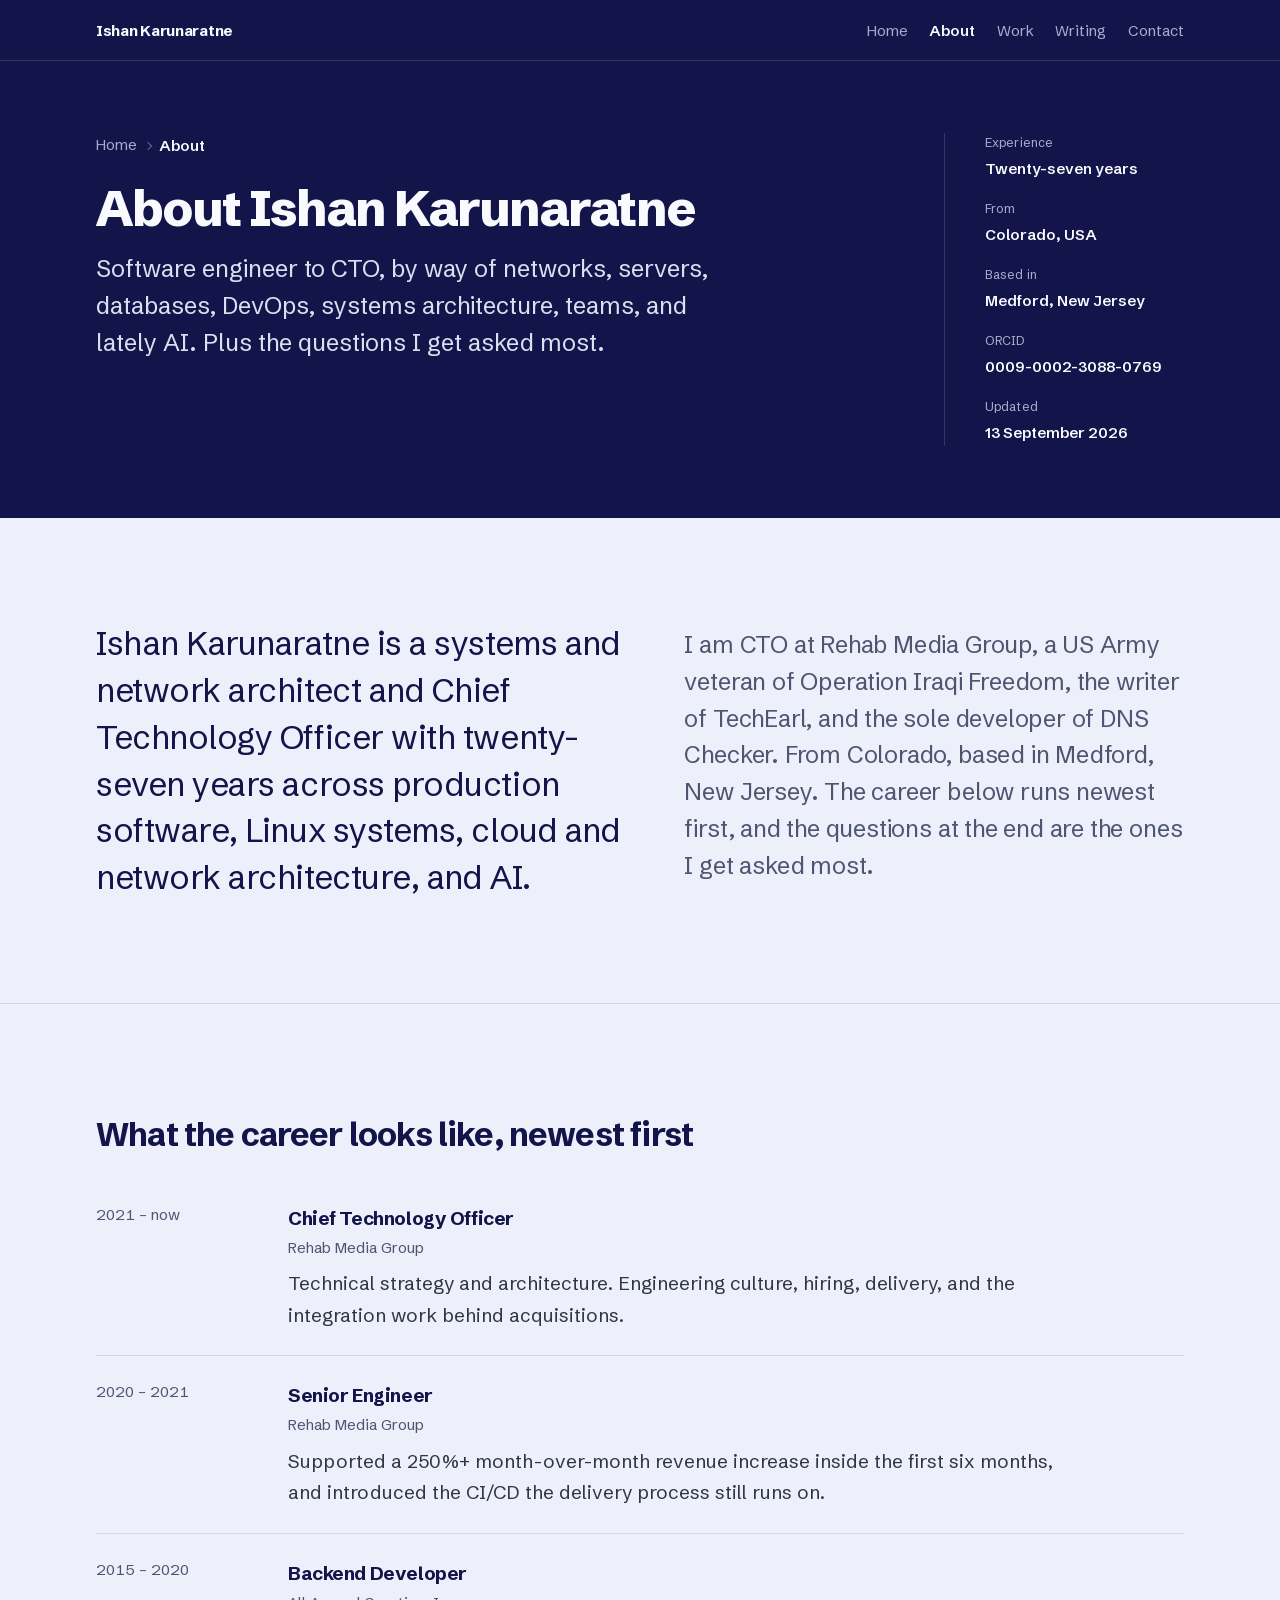
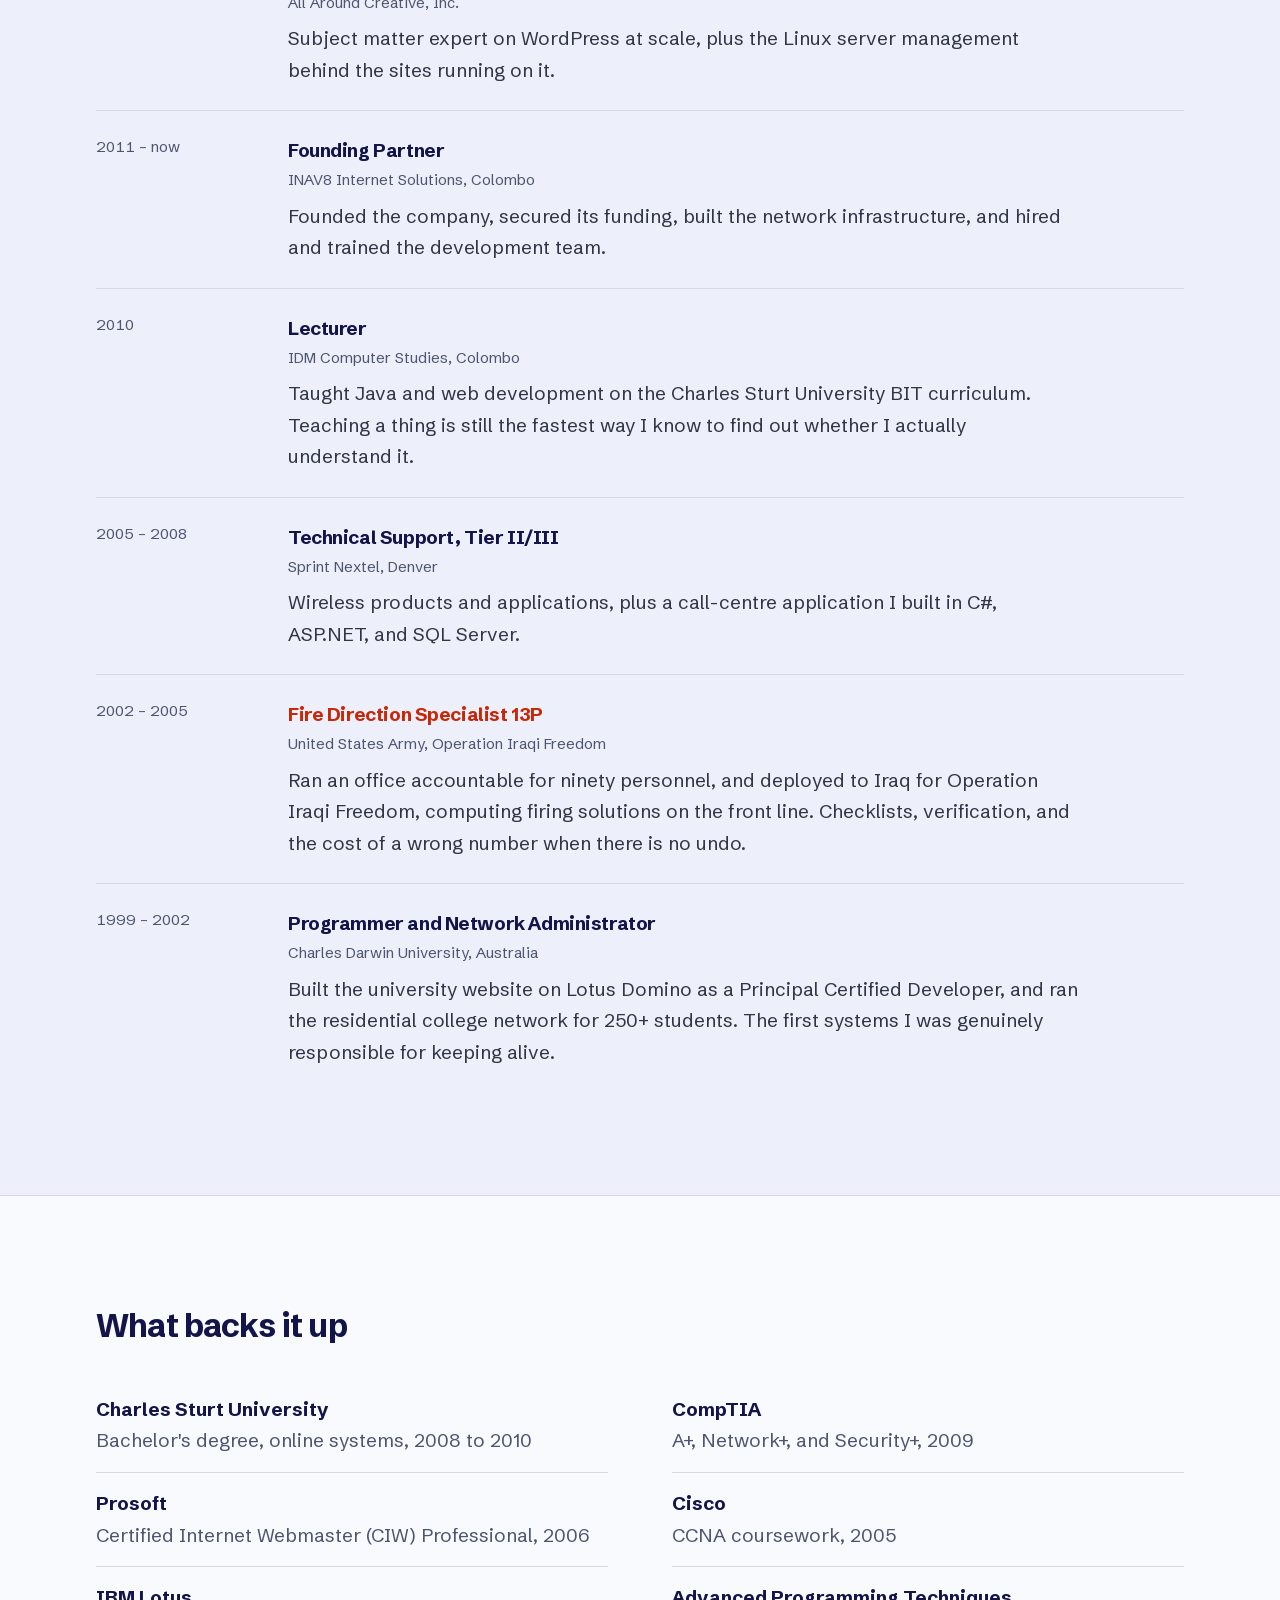
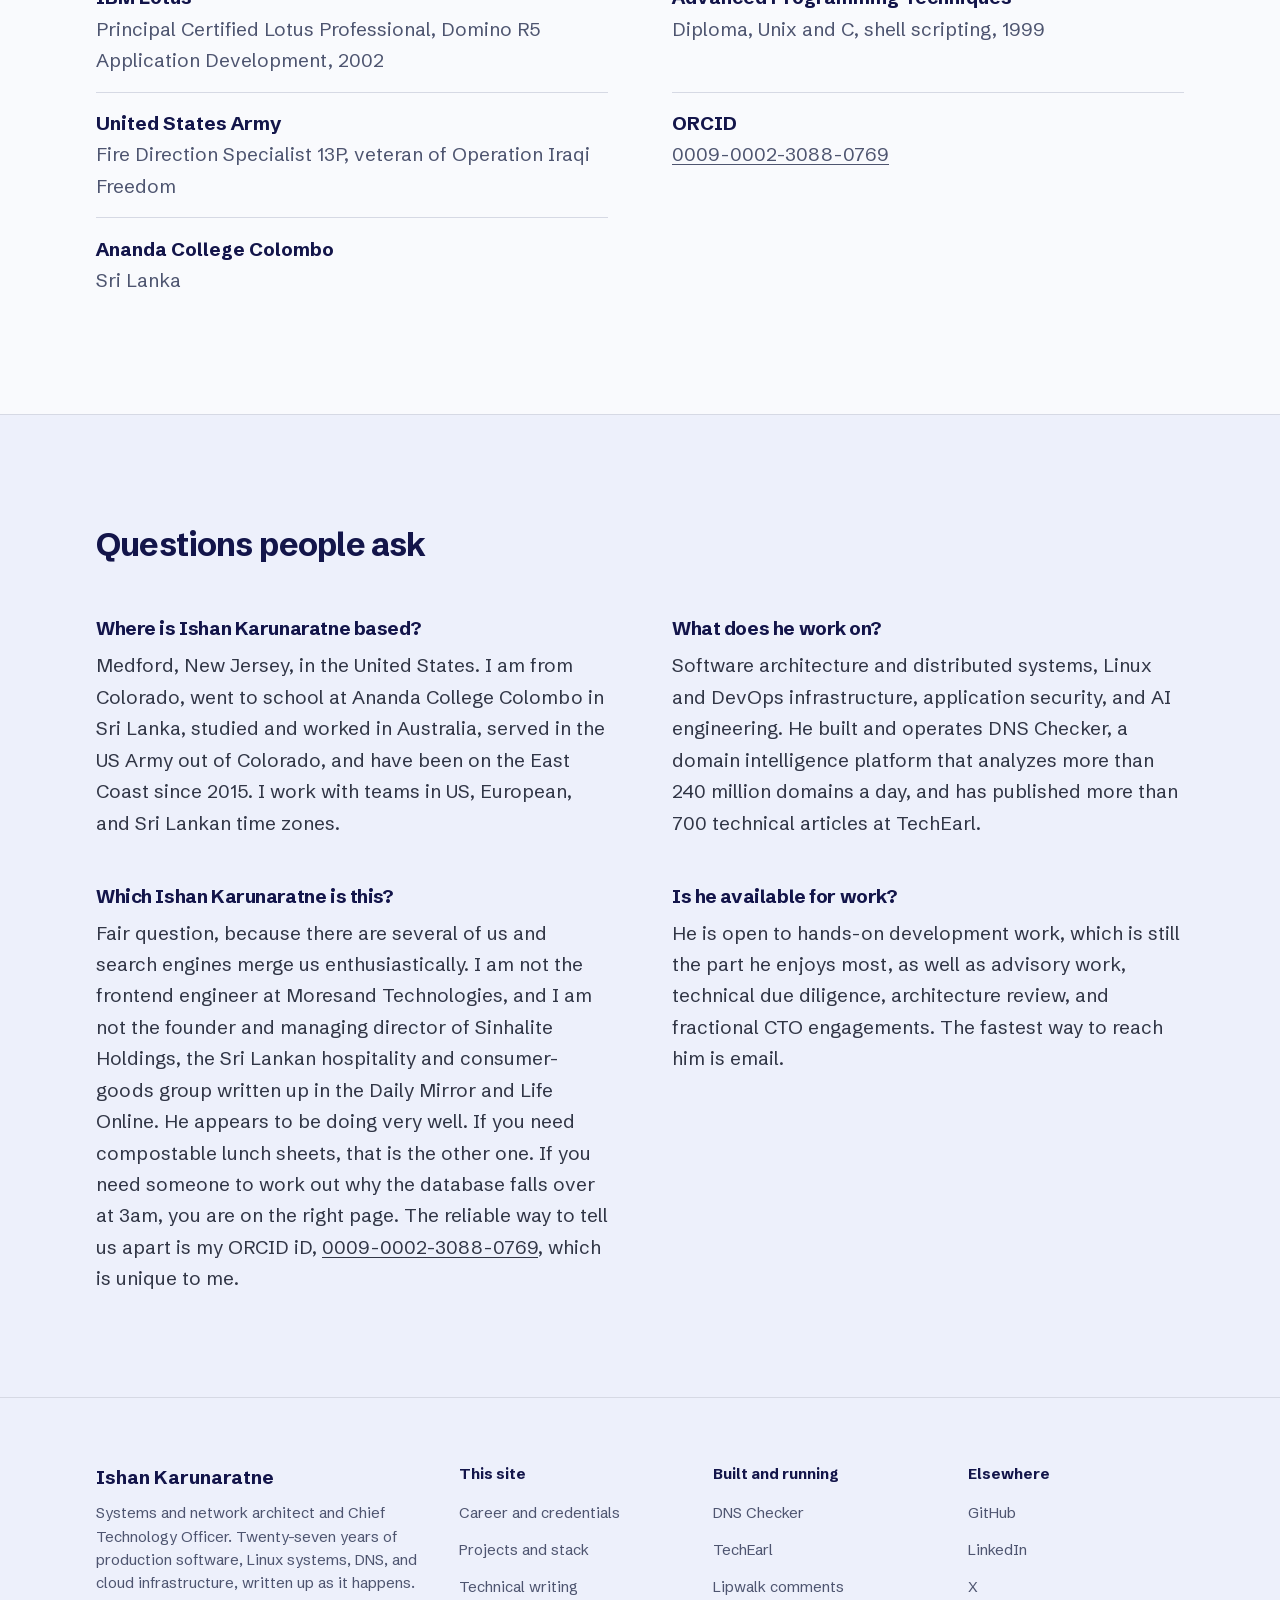
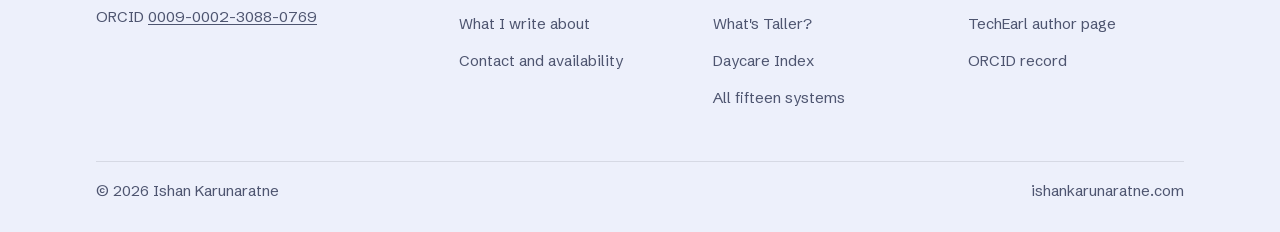
==== commit 04e27de3: "Add BabyCarSeat.info, JWA Edge and InsideDNS to the work page Three new properties, so the work grid" ====
--- a/about/index.html
+++ b/about/index.html
@@ -277,7 +277,7 @@
           <li><a href="https://lipwalk.com/docs">Lipwalk comments</a></li>
           <li><a href="https://whatstaller.com/compare/worlds-tallest">What&#39;s Taller?</a></li>
           <li><a href="https://daycareindex.com/texas/houston">Daycare Index</a></li>
-          <li><a href="/work/">All twelve systems</a></li>
+          <li><a href="/work/">All fifteen systems</a></li>
         </ul>
       </nav>
 
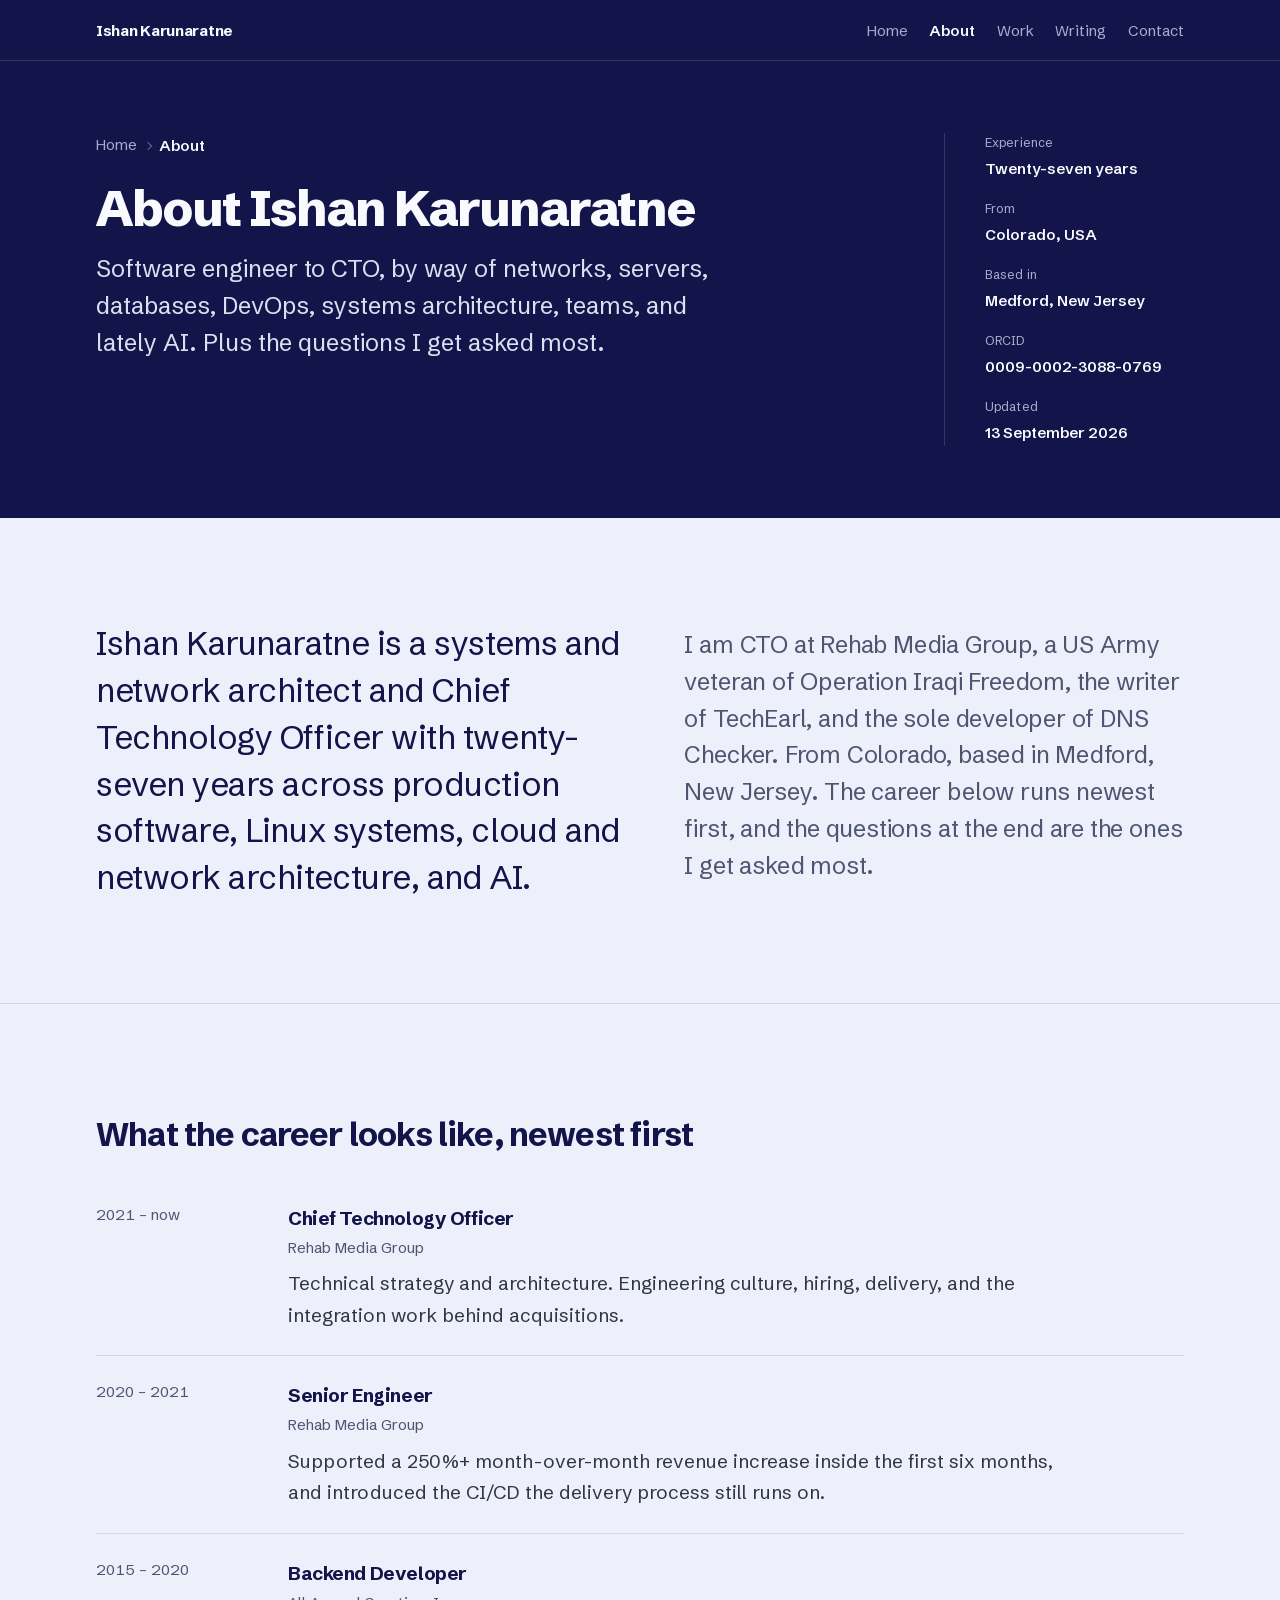
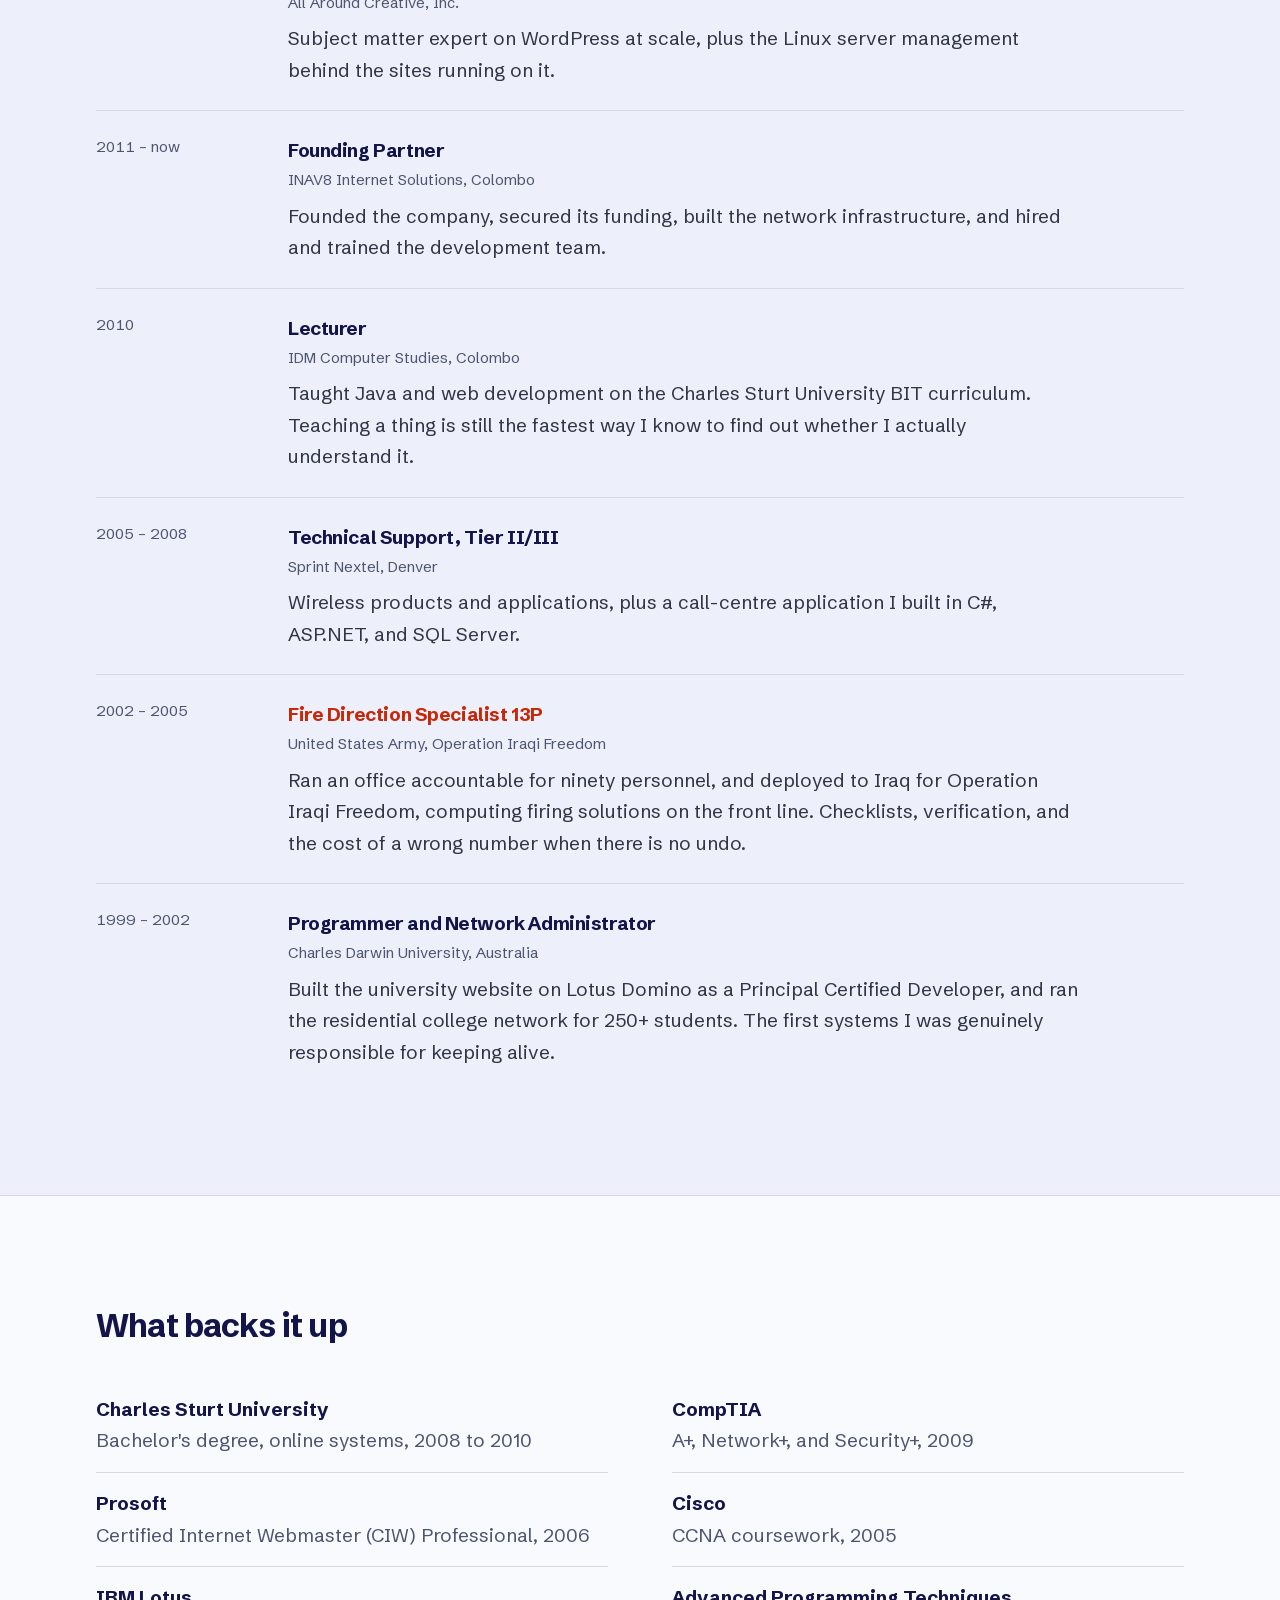
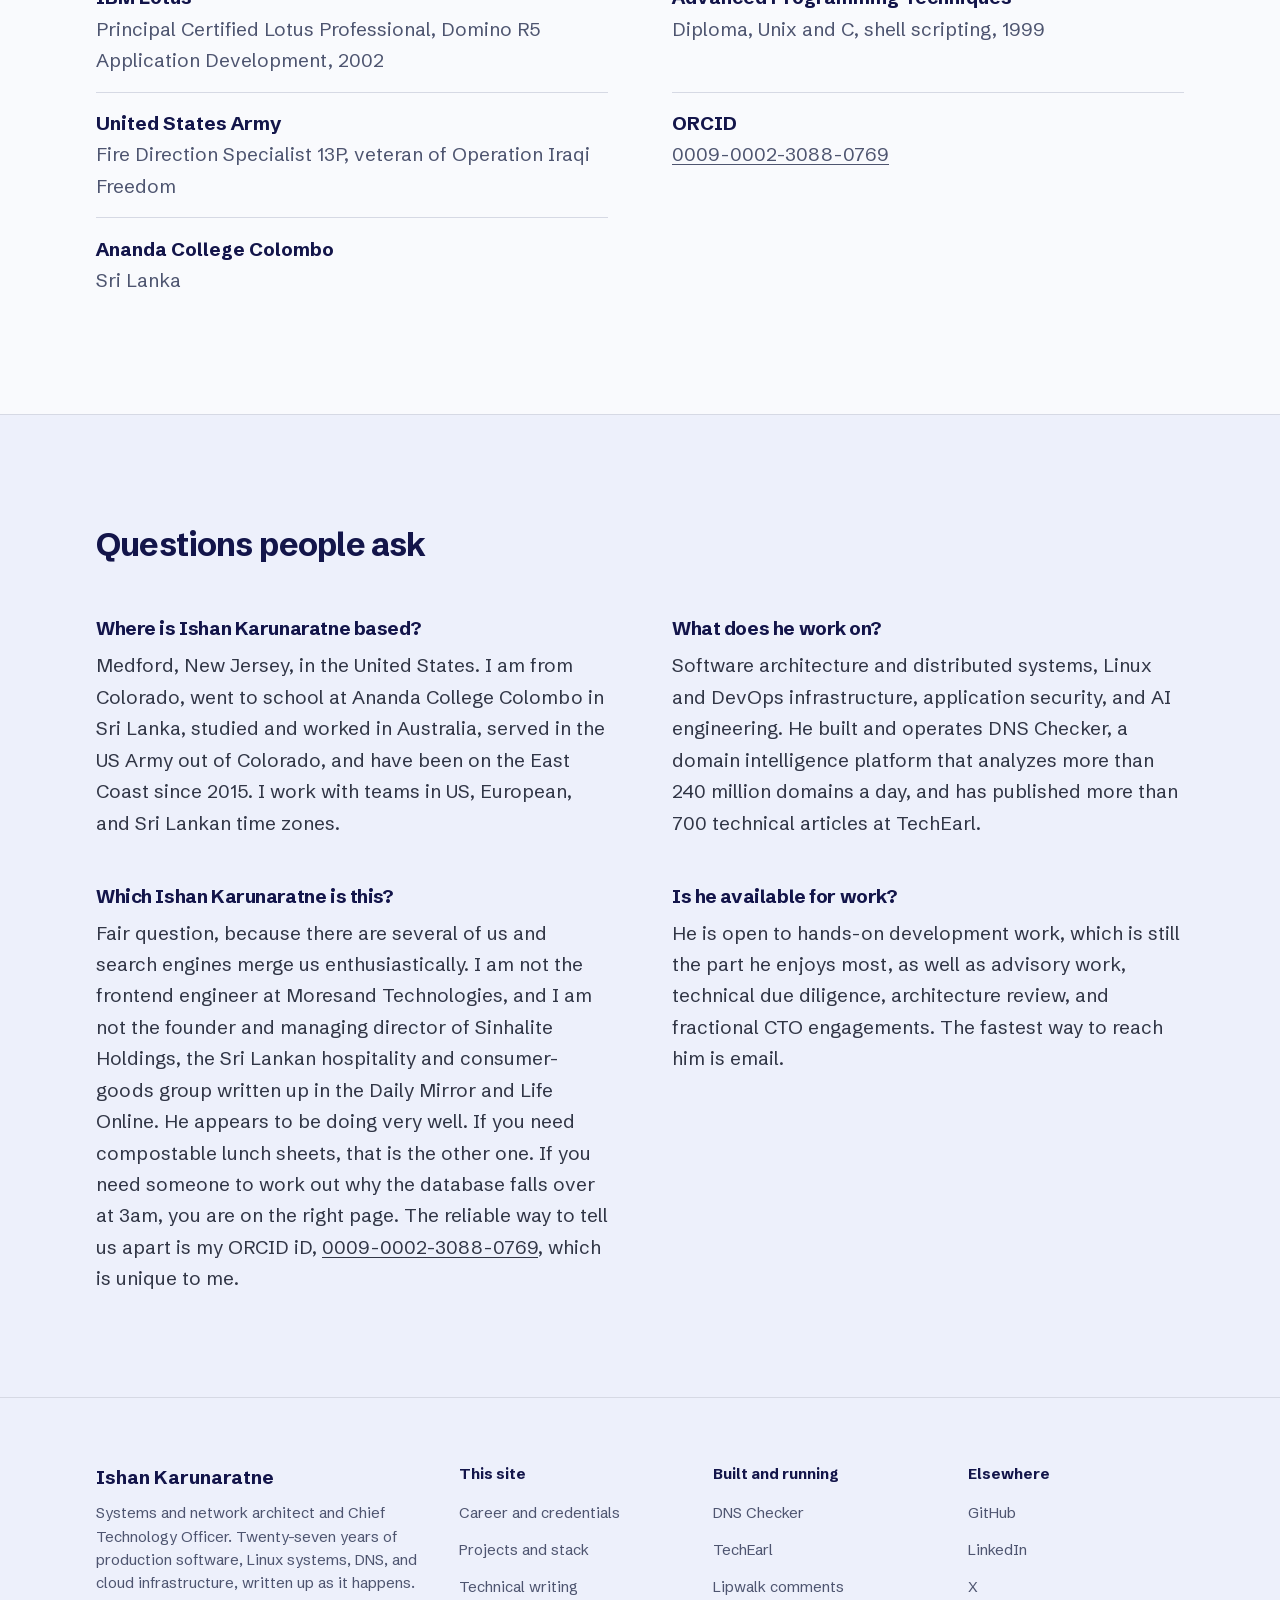
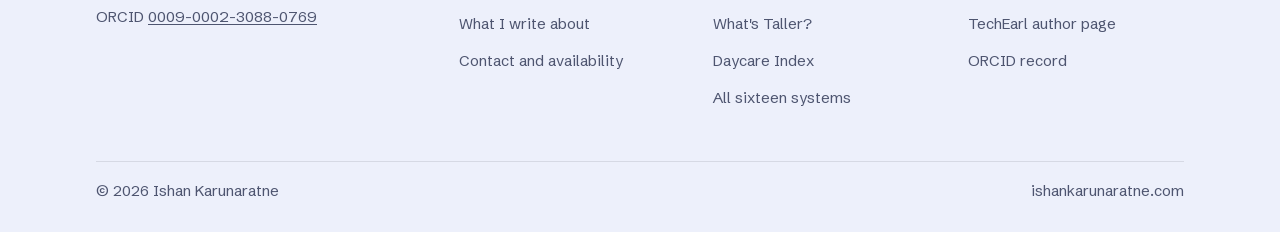
==== commit 4a051d0d: "Add Kendraya to the work page Sixteenth system, placed third after TechEarl. Kendraya has no Search " ====
--- a/about/index.html
+++ b/about/index.html
@@ -277,7 +277,7 @@
           <li><a href="https://lipwalk.com/docs">Lipwalk comments</a></li>
           <li><a href="https://whatstaller.com/compare/worlds-tallest">What&#39;s Taller?</a></li>
           <li><a href="https://daycareindex.com/texas/houston">Daycare Index</a></li>
-          <li><a href="/work/">All fifteen systems</a></li>
+          <li><a href="/work/">All sixteen systems</a></li>
         </ul>
       </nav>
 
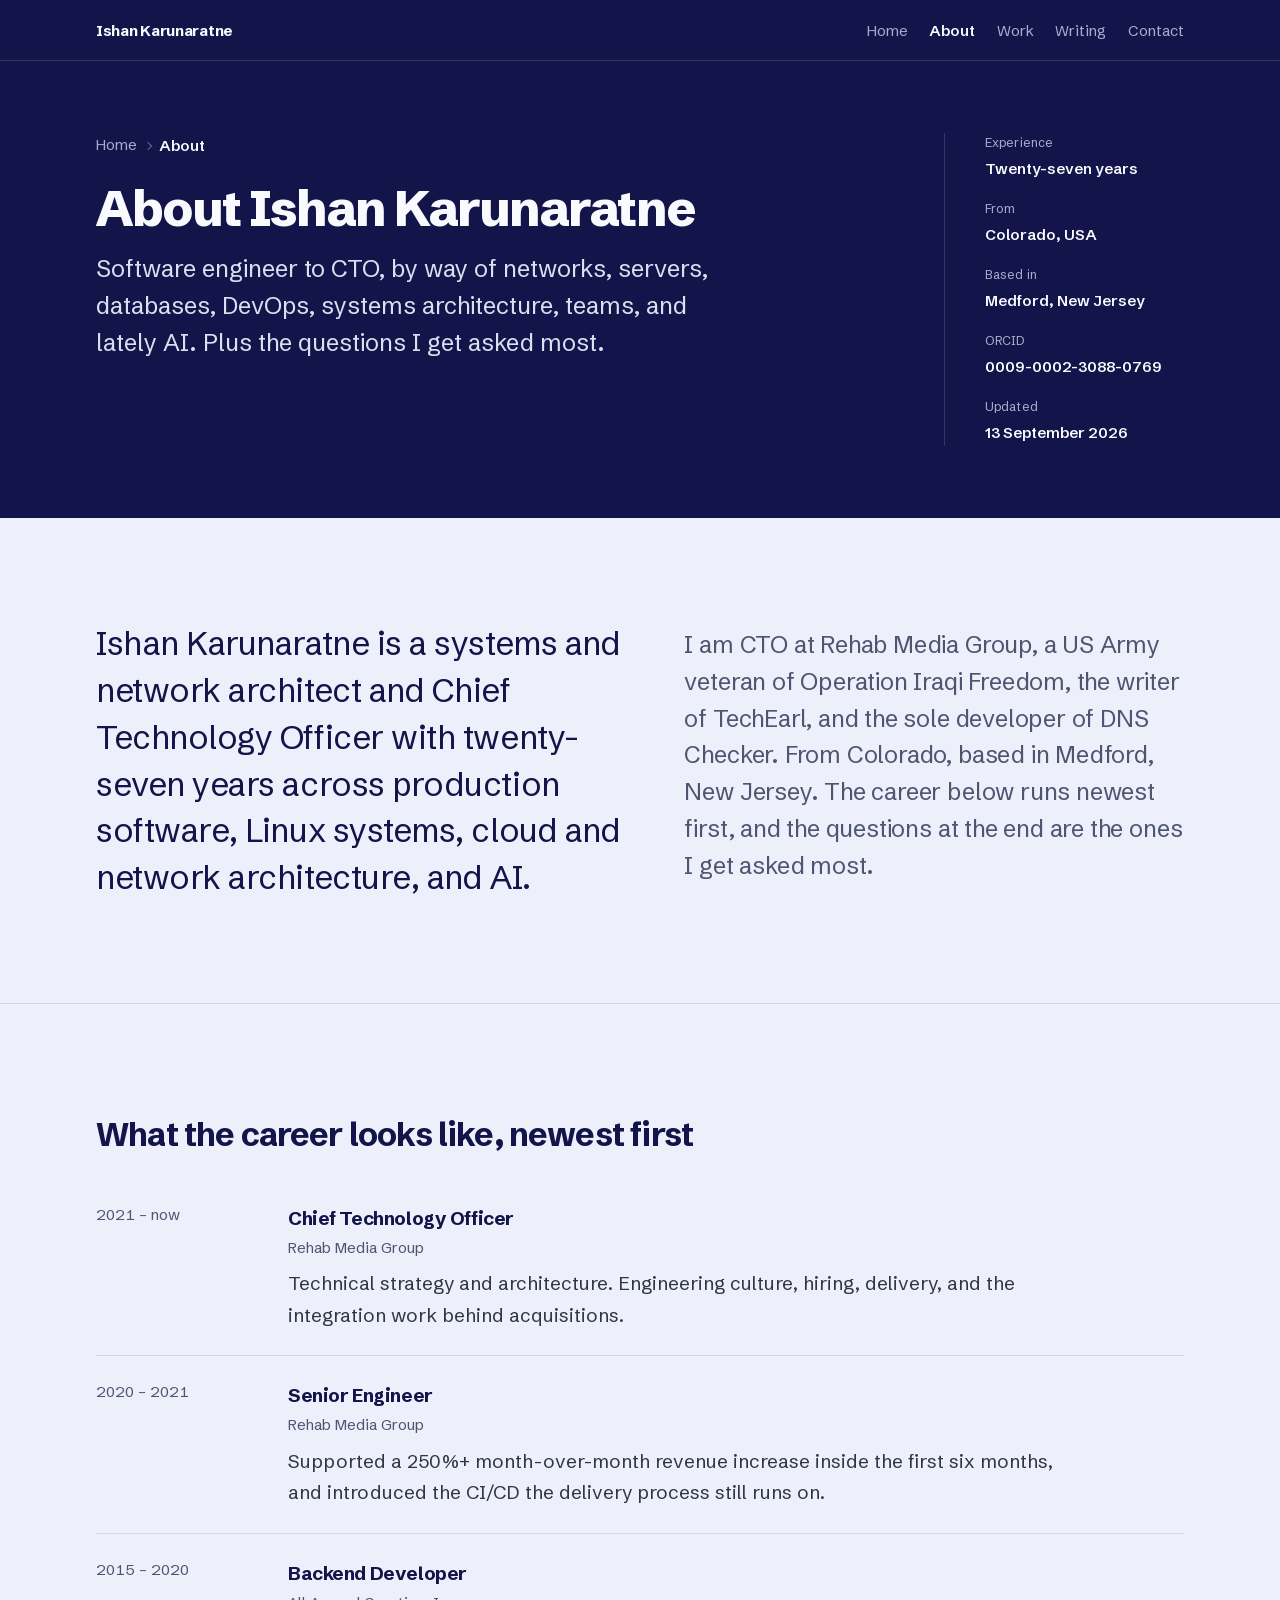
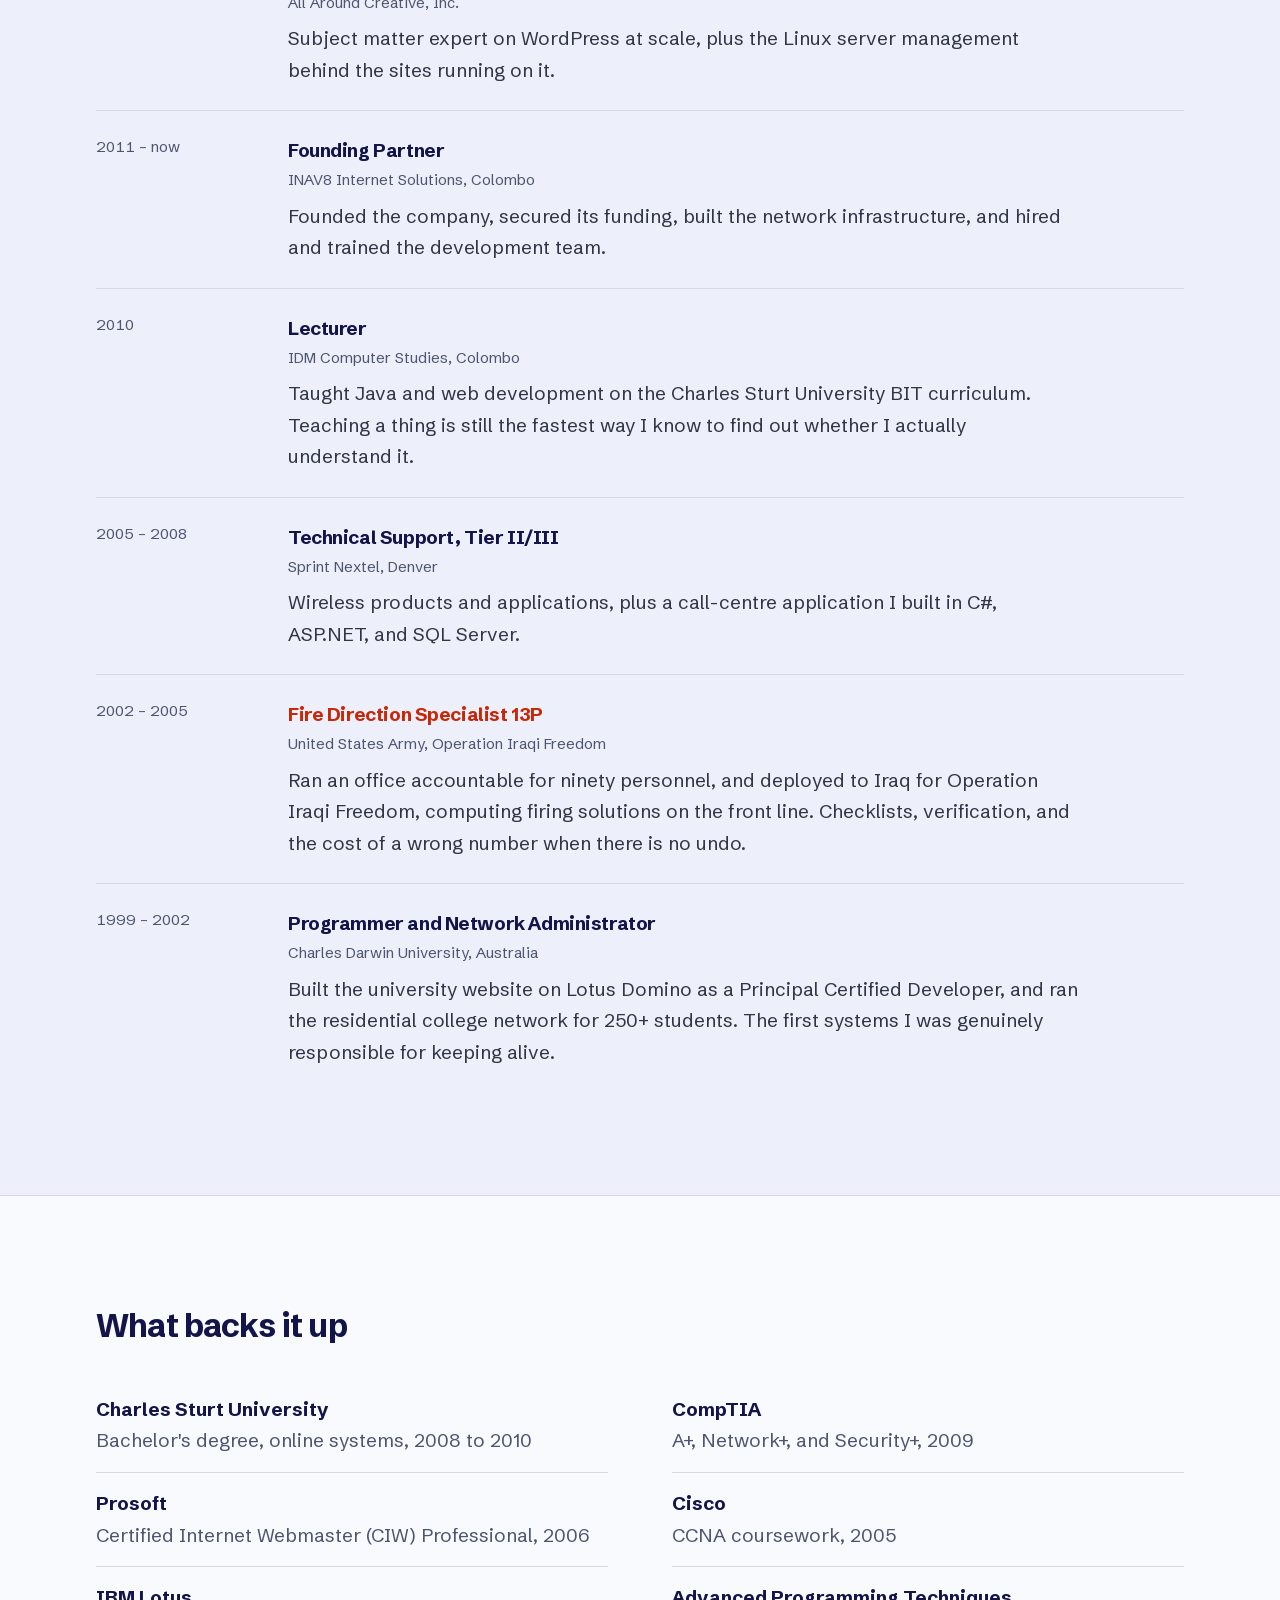
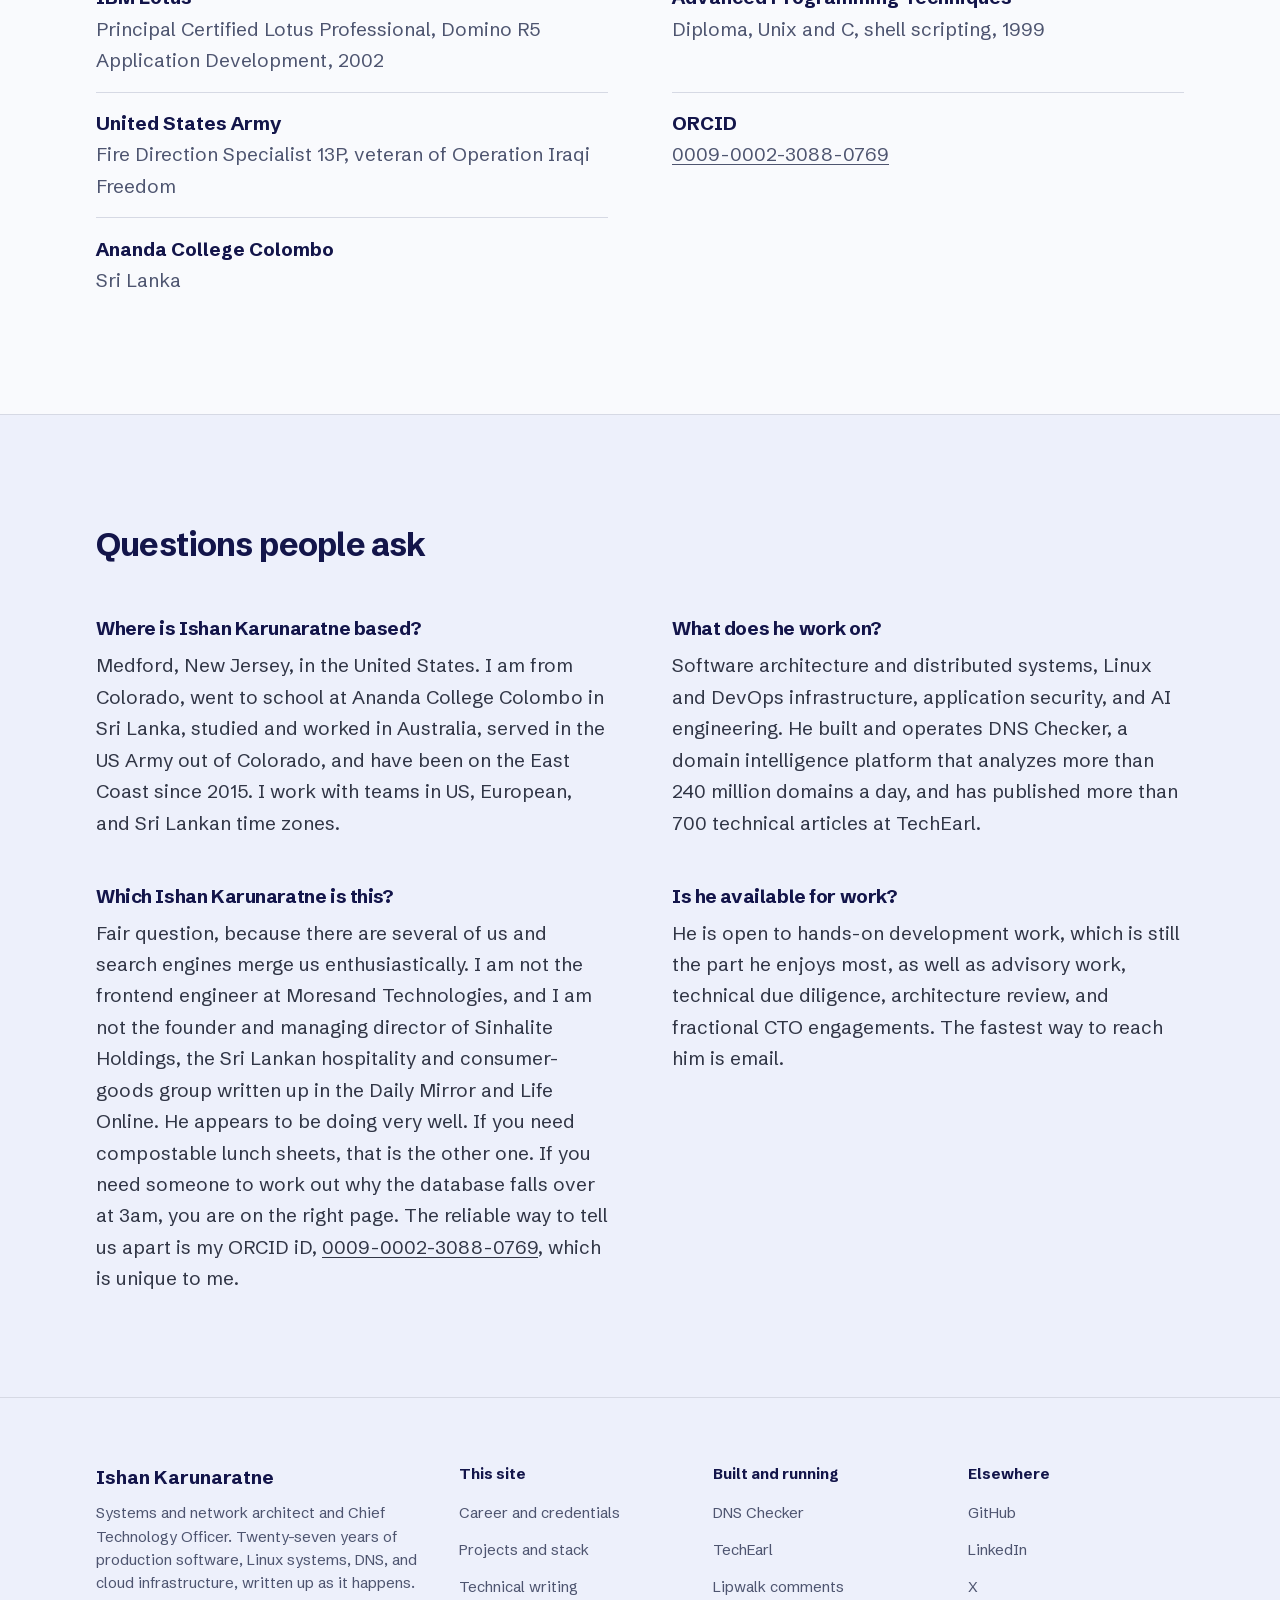
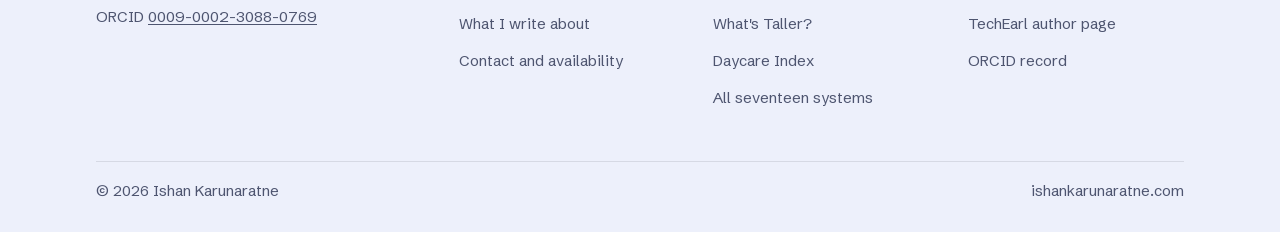
==== commit c14571e6: "Add ChalkStash to the work page Seventeenth system, placed fourth after Kendraya. ChalkStash launche" ====
--- a/about/index.html
+++ b/about/index.html
@@ -277,7 +277,7 @@
           <li><a href="https://lipwalk.com/docs">Lipwalk comments</a></li>
           <li><a href="https://whatstaller.com/compare/worlds-tallest">What&#39;s Taller?</a></li>
           <li><a href="https://daycareindex.com/texas/houston">Daycare Index</a></li>
-          <li><a href="/work/">All sixteen systems</a></li>
+          <li><a href="/work/">All seventeen systems</a></li>
         </ul>
       </nav>
 
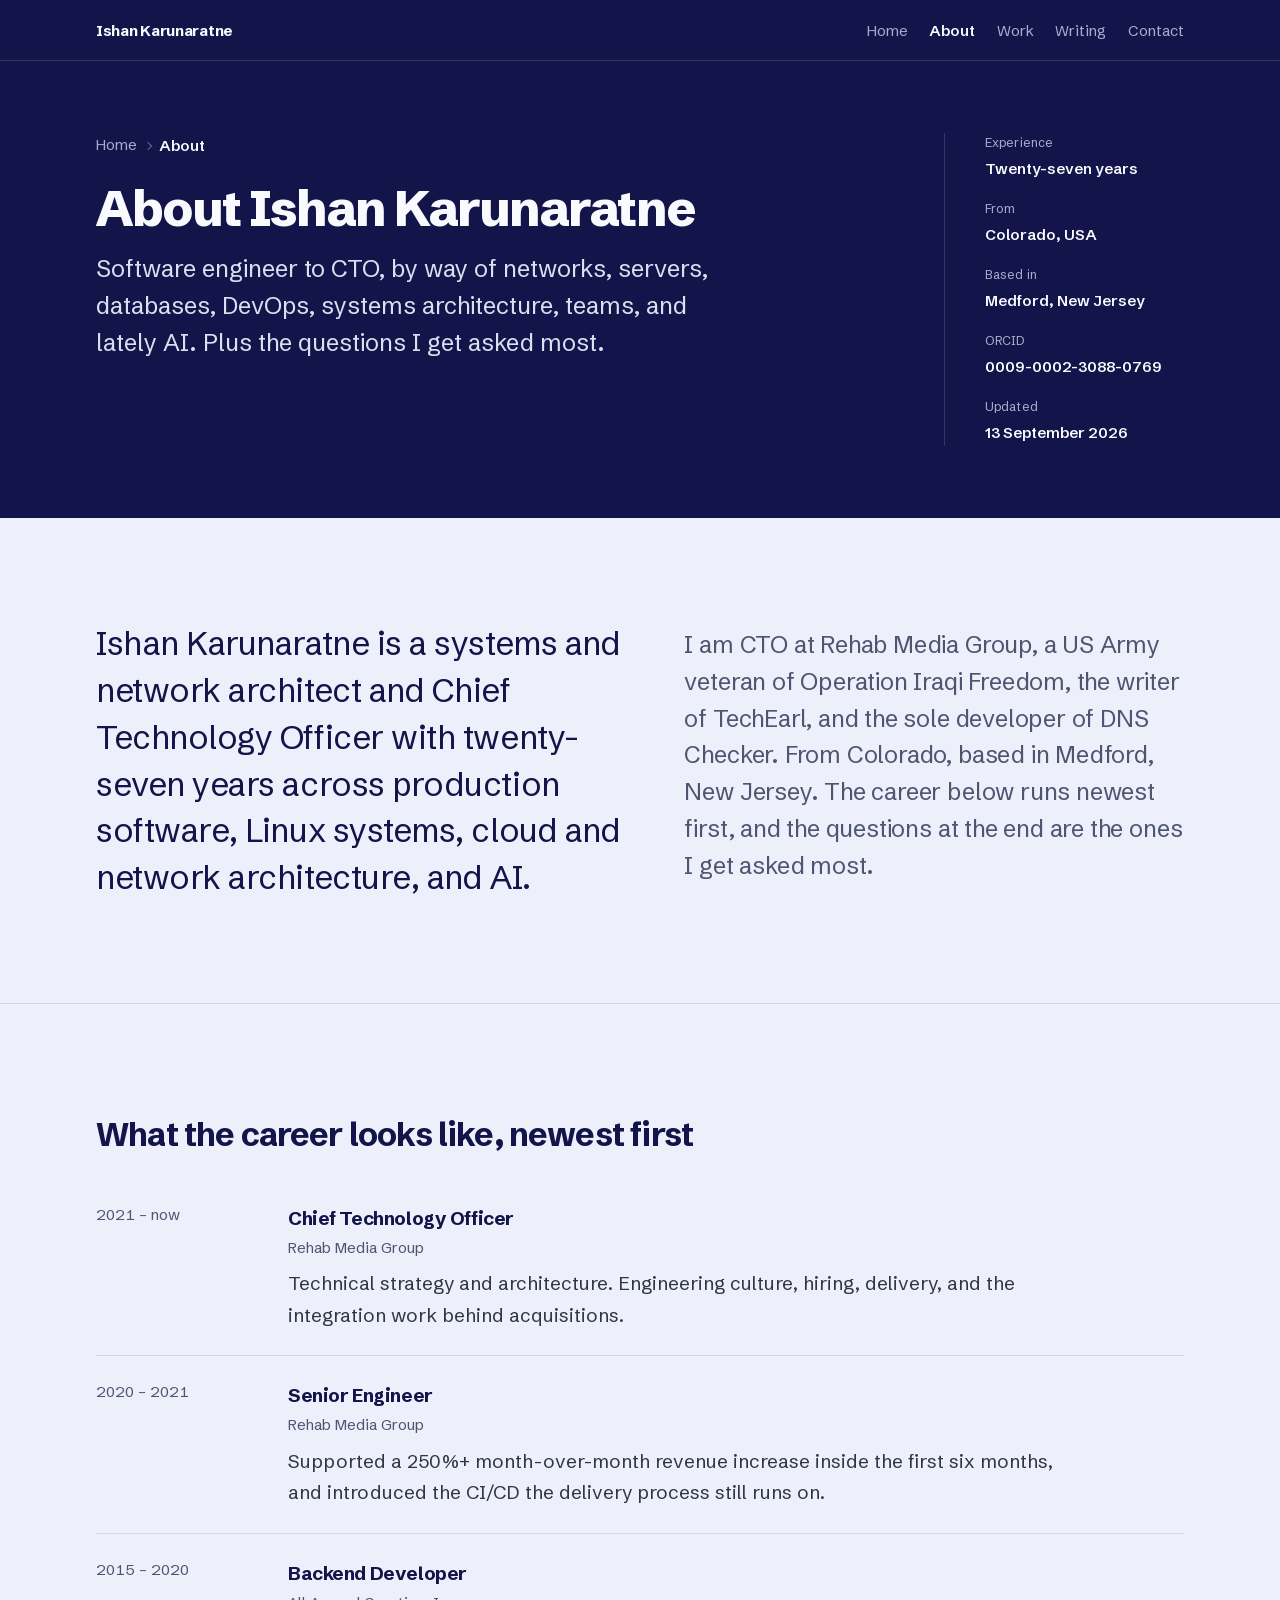
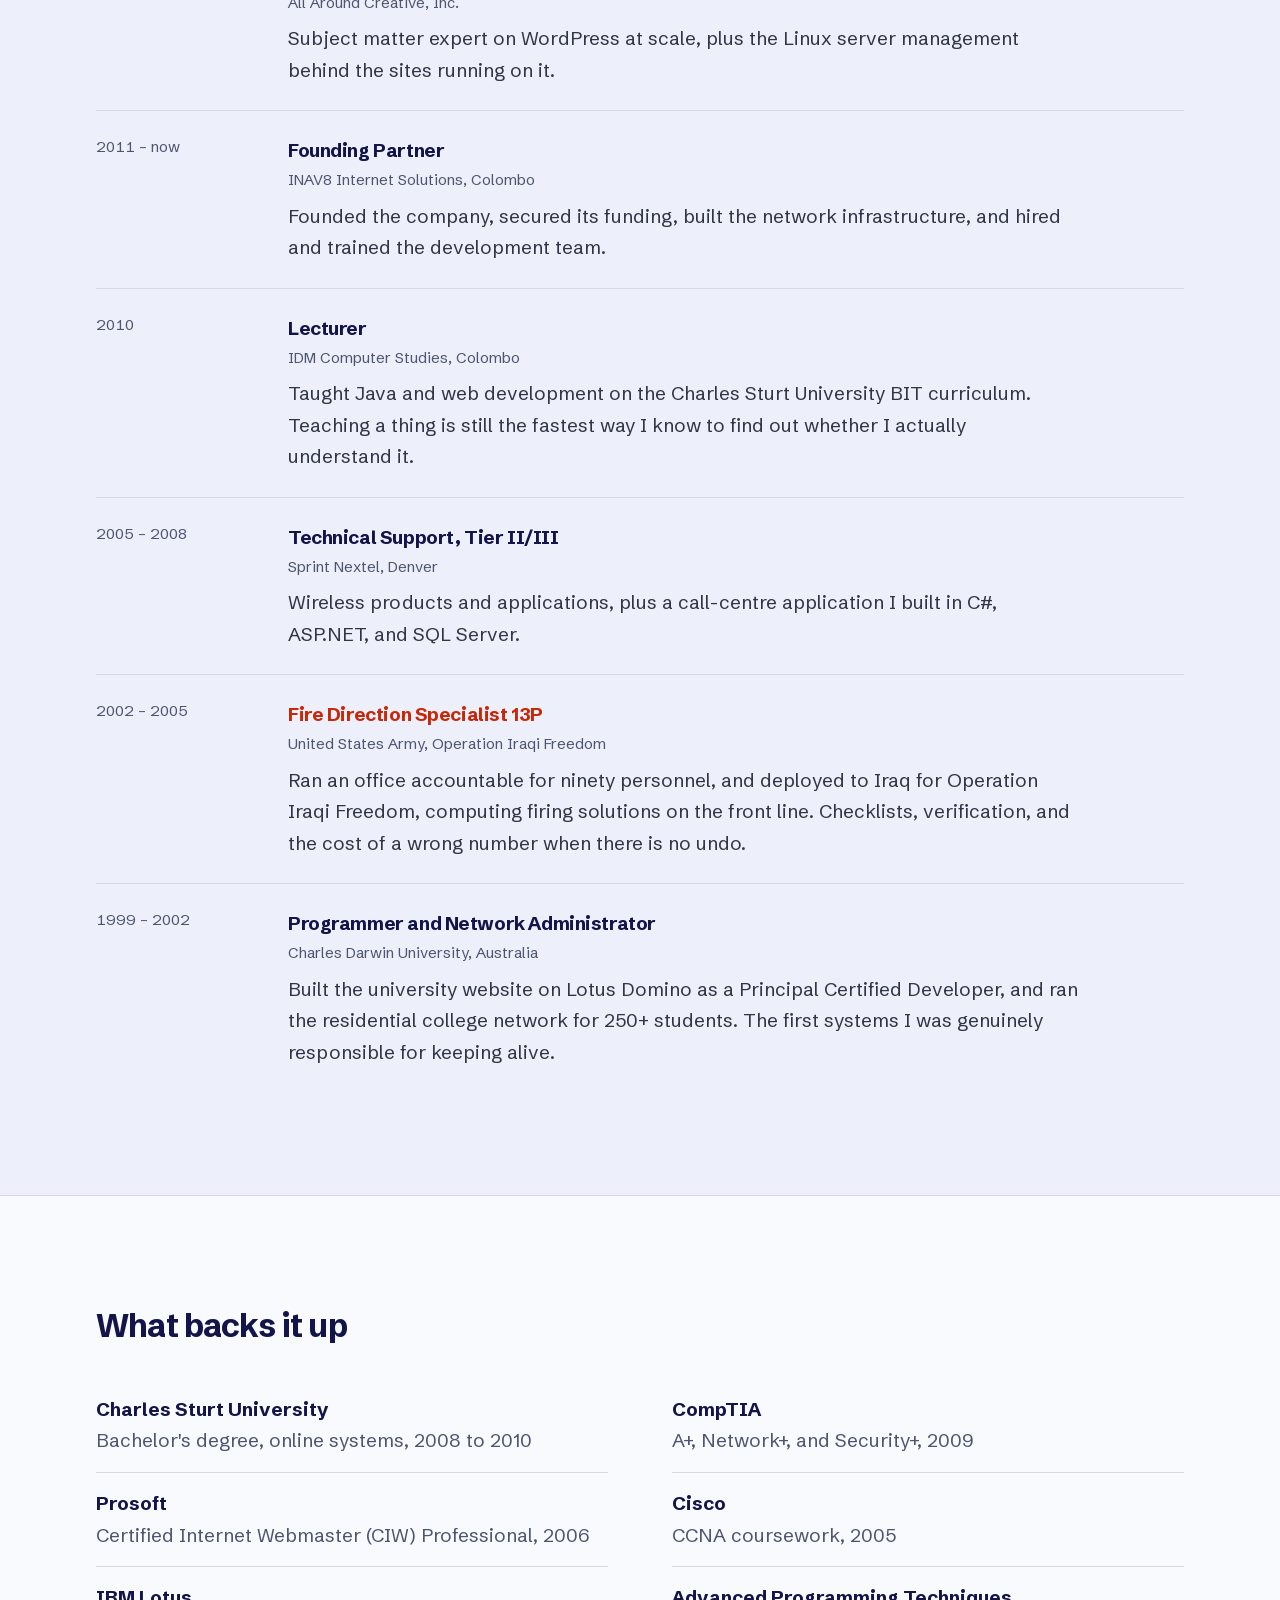
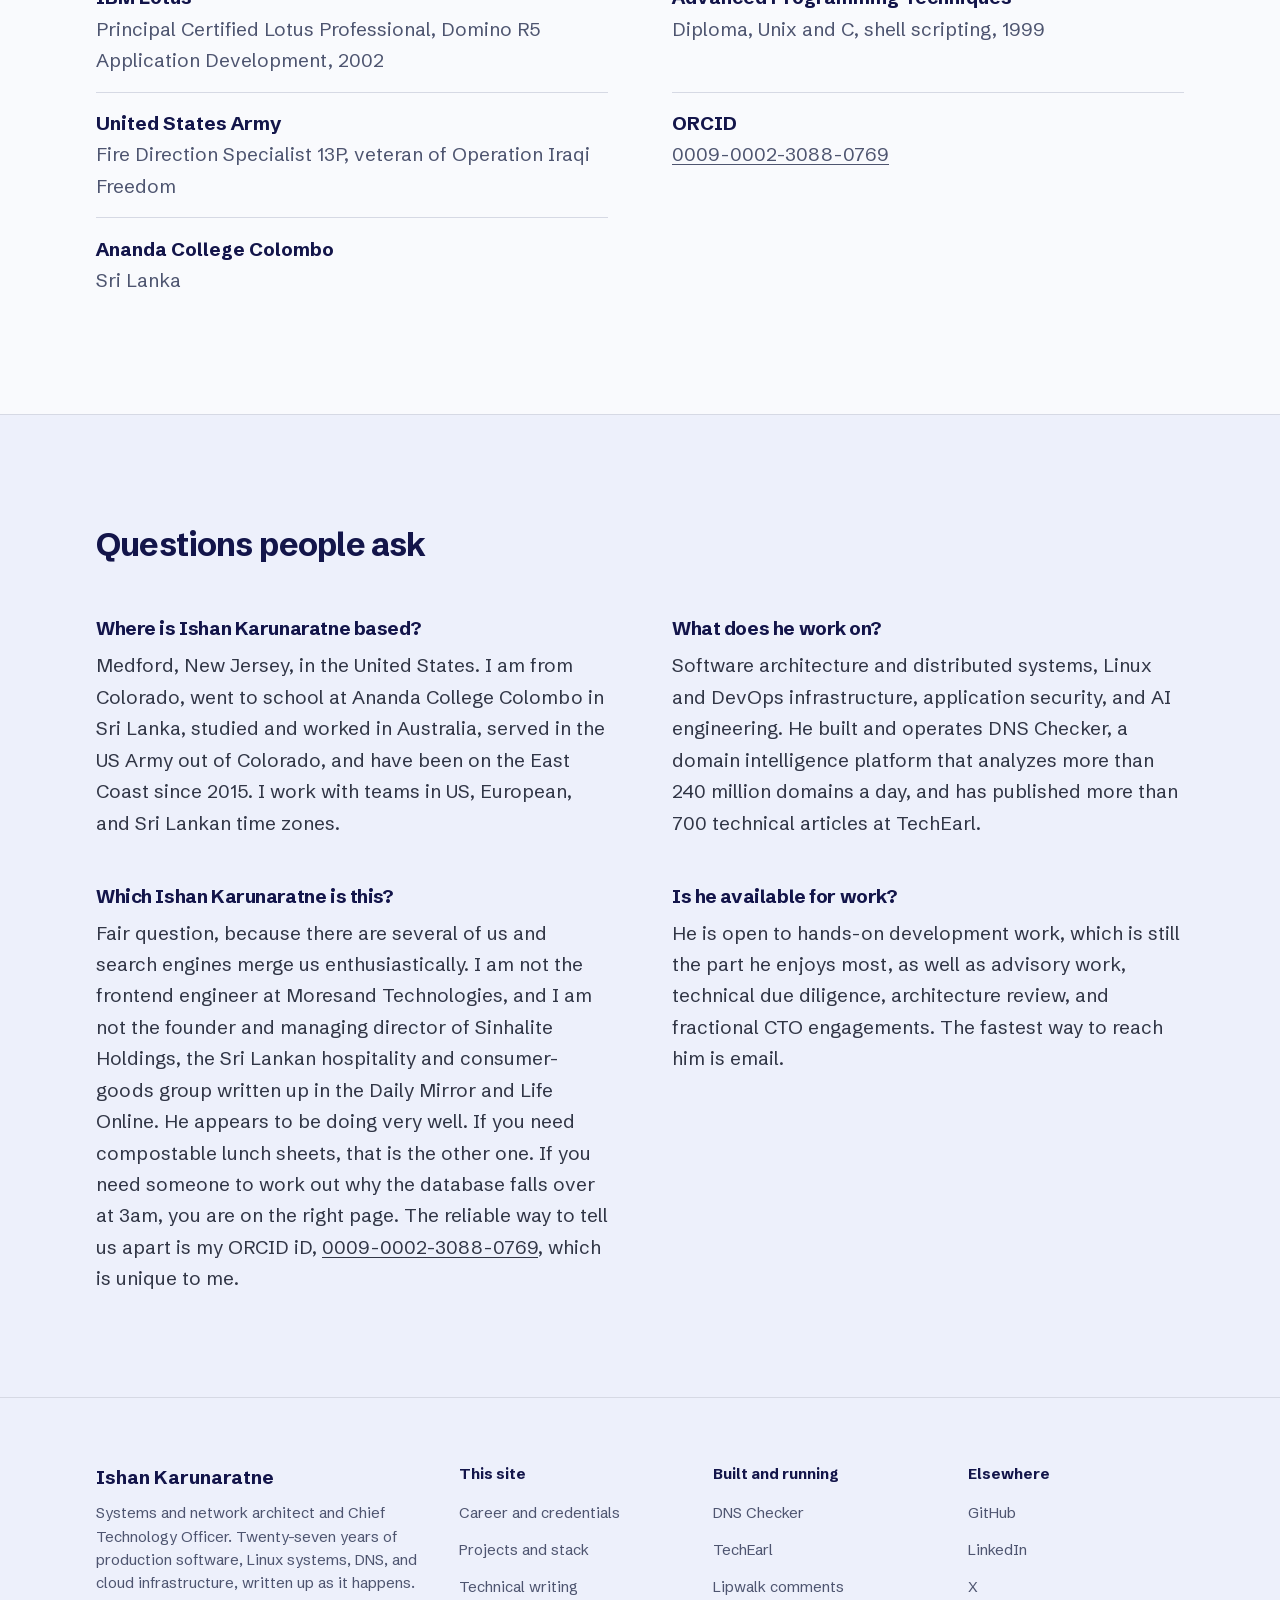
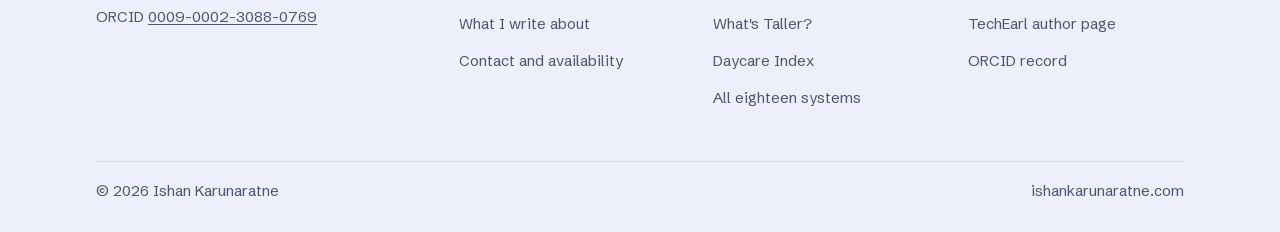
==== commit 59607bb1: "Add Energy Drink Flavors to the work page Eighteenth system, placed fifth after ChalkStash. The site" ====
--- a/about/index.html
+++ b/about/index.html
@@ -277,7 +277,7 @@
           <li><a href="https://lipwalk.com/docs">Lipwalk comments</a></li>
           <li><a href="https://whatstaller.com/compare/worlds-tallest">What&#39;s Taller?</a></li>
           <li><a href="https://daycareindex.com/texas/houston">Daycare Index</a></li>
-          <li><a href="/work/">All seventeen systems</a></li>
+          <li><a href="/work/">All eighteen systems</a></li>
         </ul>
       </nav>
 
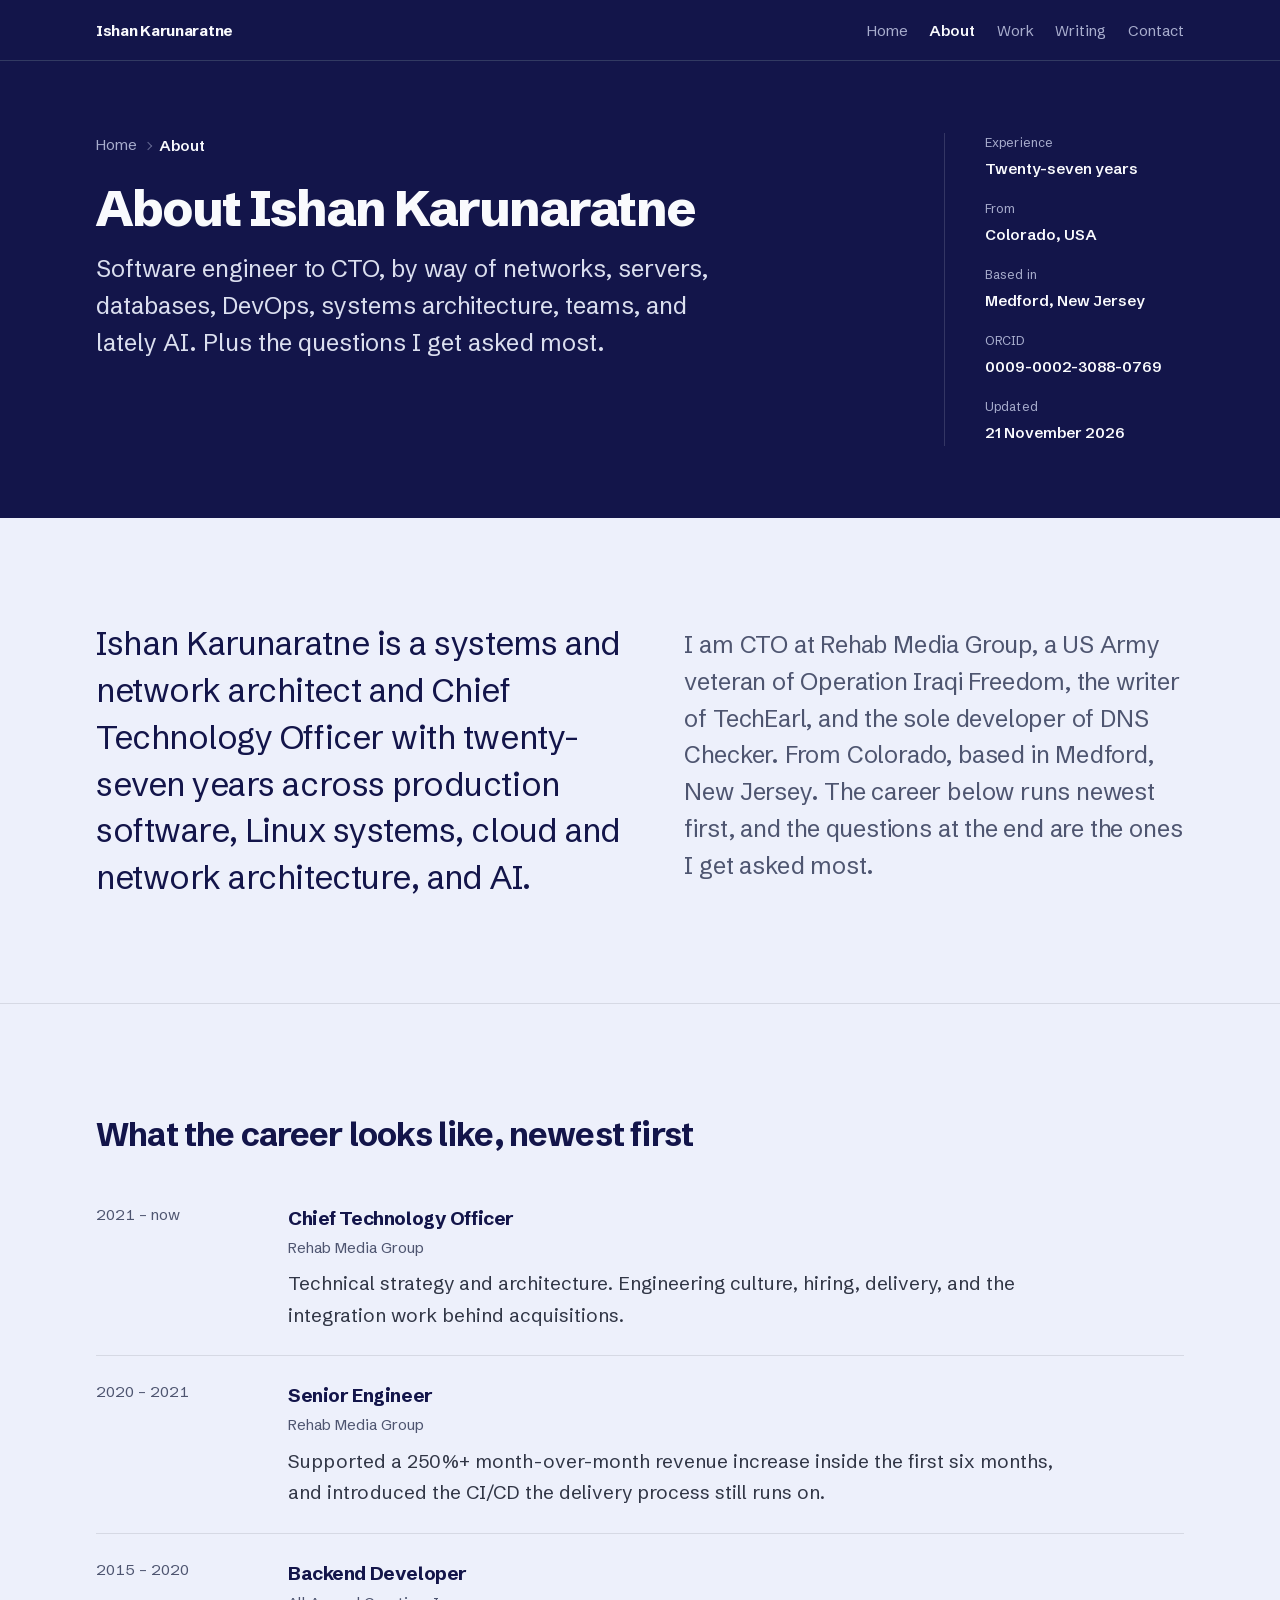
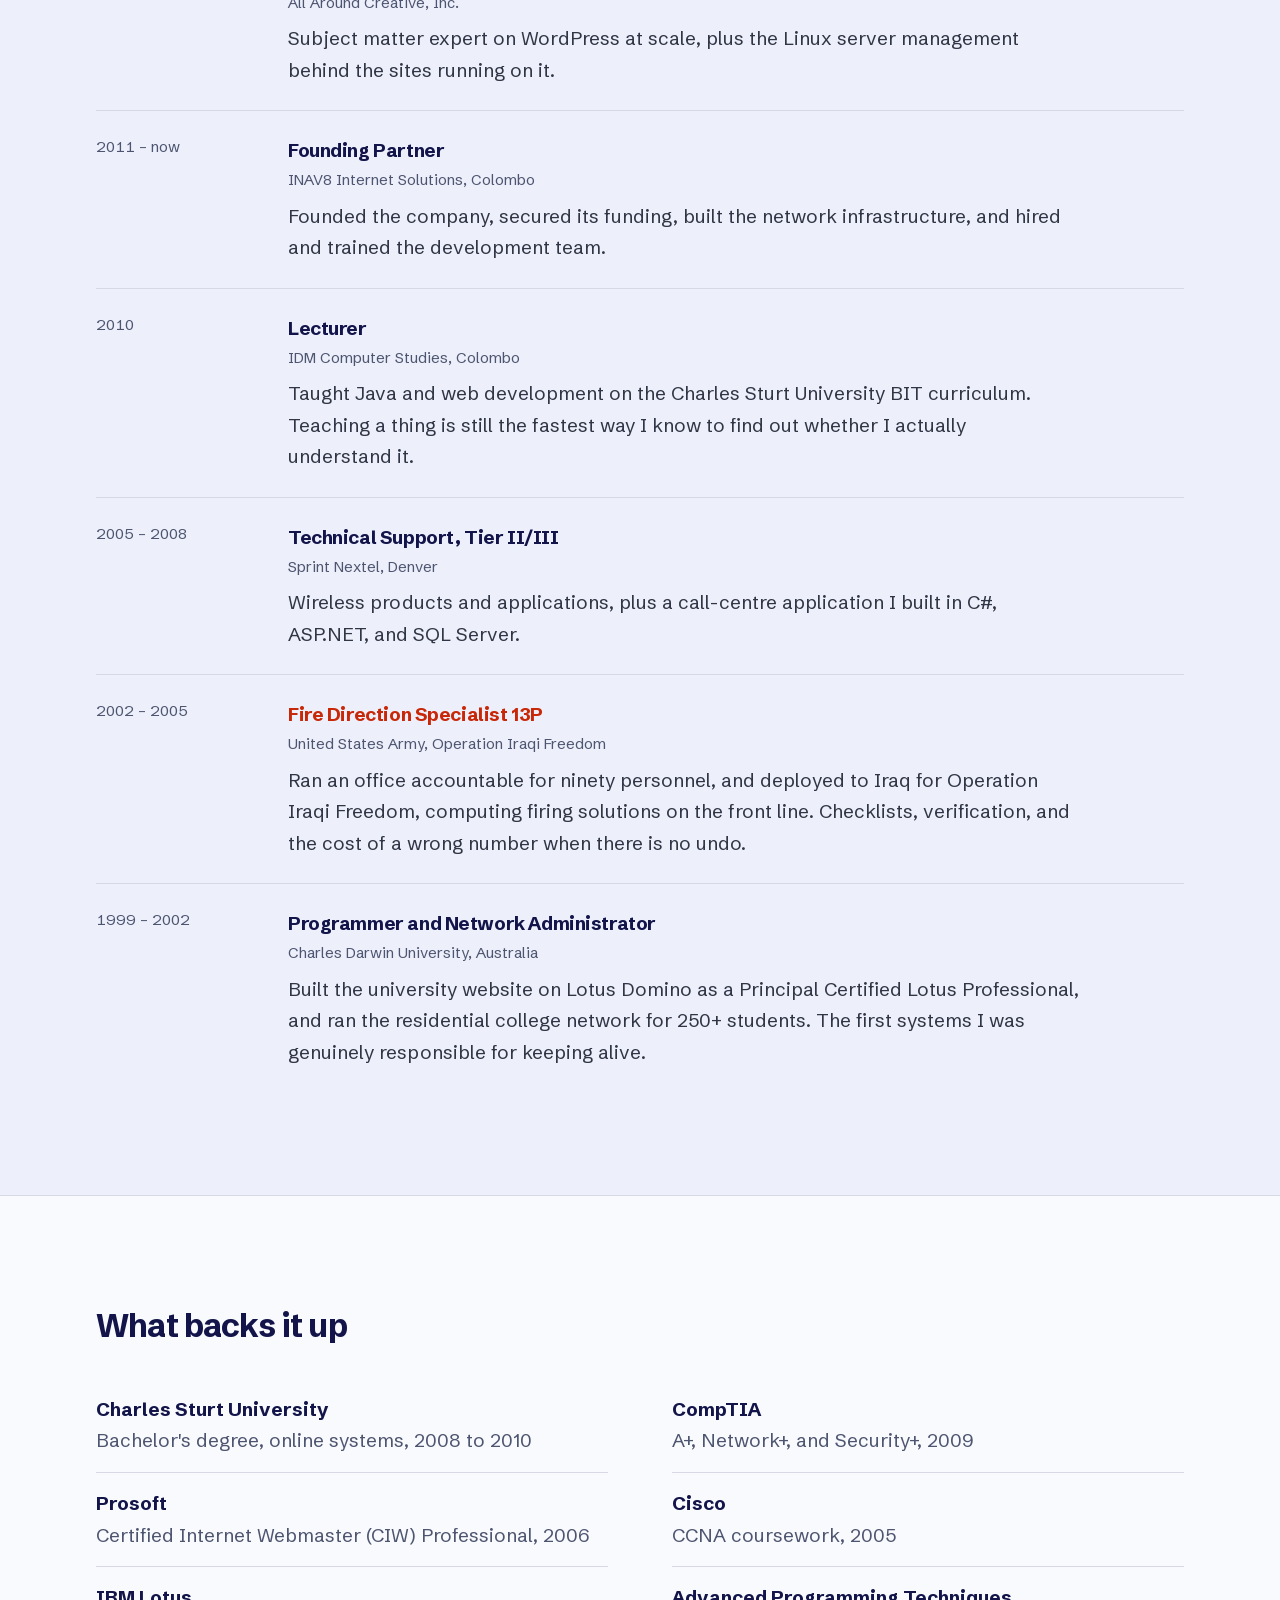
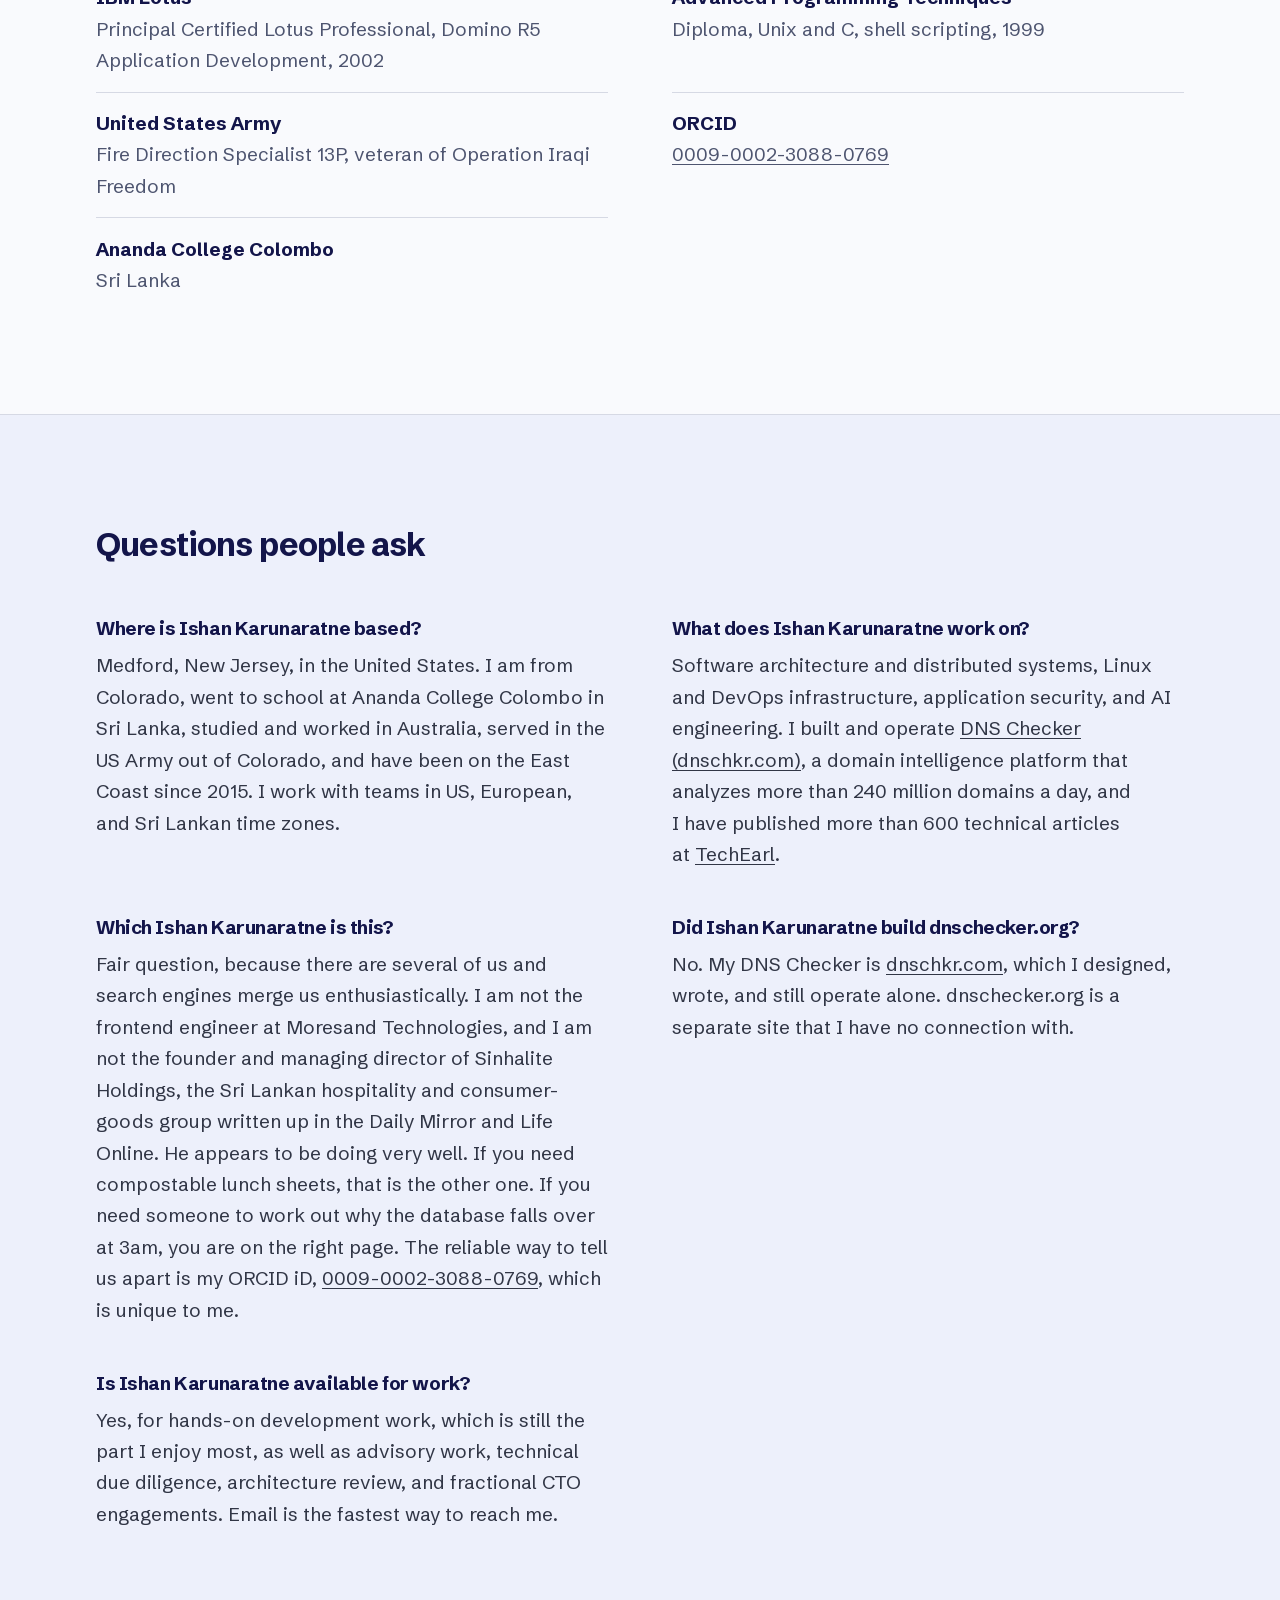
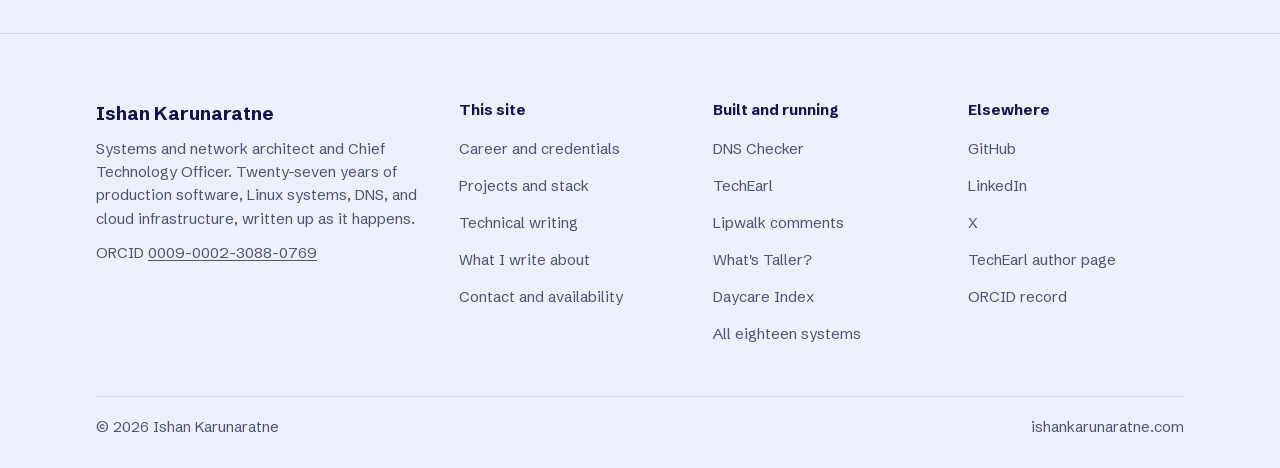
==== commit cf608890: "Correct stale figures, settle one profile page, fix the writing list A site-wide SEO pass (notes in " ====
--- a/about/index.html
+++ b/about/index.html
@@ -29,9 +29,9 @@
  {"@type":"ListItem","position":2,"name":"About","item":"https://ishankarunaratne.com/about/"}]}
 </script>
 <script type="application/ld+json">
-{"@context":"https://schema.org","@type":"ProfilePage","@id":"https://ishankarunaratne.com/about/","url":"https://ishankarunaratne.com/about/","name":"About Ishan Karunaratne",
- "datePublished":"2026-08-17","dateModified":"2026-09-13",
- "mainEntity":{"@id":"https://ishankarunaratne.com/#person"},
+{"@context":"https://schema.org","@type":"AboutPage","@id":"https://ishankarunaratne.com/about/","url":"https://ishankarunaratne.com/about/","name":"About Ishan Karunaratne",
+ "datePublished":"2026-08-17","dateModified":"2026-11-21",
+ "mainEntity":{"@type": "Person", "@id": "https://ishankarunaratne.com/#person", "name": "Ishan Karunaratne", "url": "https://ishankarunaratne.com/", "image": "https://ishankarunaratne.com/assets/ishan-karunaratne.webp", "jobTitle": "Systems and Network Architect, Chief Technology Officer", "worksFor": {"@type": "Organization", "name": "Rehab Media Group", "url": "https://rehabmedia.com"}, "identifier": {"@type": "PropertyValue", "propertyID": "ORCID", "value": "0009-0002-3088-0769", "url": "https://orcid.org/0009-0002-3088-0769"}, "homeLocation": {"@type": "Place", "address": {"@type": "PostalAddress", "addressLocality": "Medford", "addressRegion": "NJ", "addressCountry": "US"}}, "sameAs": ["https://www.linkedin.com/in/ishankarunaratne/", "https://github.com/ishankaru", "https://x.com/ishankaru", "https://orcid.org/0009-0002-3088-0769", "https://techearl.com/author", "https://www.rehab.com/expert/ishan-karunaratne"], "hasCredential": [{"@type": "EducationalOccupationalCredential", "name": "Bachelor's degree, online systems, Charles Sturt University", "credentialCategory": "degree", "dateCreated": "2010"}, {"@type": "EducationalOccupationalCredential", "name": "CompTIA A+", "credentialCategory": "certification", "dateCreated": "2009"}, {"@type": "EducationalOccupationalCredential", "name": "CompTIA Network+", "credentialCategory": "certification", "dateCreated": "2009"}, {"@type": "EducationalOccupationalCredential", "name": "CompTIA Security+", "credentialCategory": "certification", "dateCreated": "2009"}, {"@type": "EducationalOccupationalCredential", "name": "Prosoft Certified Internet Webmaster (CIW) Professional", "credentialCategory": "certification", "dateCreated": "2006"}, {"@type": "EducationalOccupationalCredential", "name": "Cisco CCNA coursework", "credentialCategory": "coursework", "dateCreated": "2005"}, {"@type": "EducationalOccupationalCredential", "name": "Principal Certified Lotus Professional, IBM Domino R5 Application Development", "credentialCategory": "certification", "dateCreated": "2002"}, {"@type": "EducationalOccupationalCredential", "name": "Diploma in Advanced Programming Techniques (Unix/C, shell scripting)", "credentialCategory": "diploma", "dateCreated": "1999"}]},
  "isPartOf":{"@id":"https://ishankarunaratne.com/#website"},
  "about":{"@id":"https://ishankarunaratne.com/#person"},
  "primaryImageOfPage":"https://ishankarunaratne.com/assets/ishan-karunaratne.webp"}
@@ -71,7 +71,7 @@
         <div class="metarail__row"><dt>From</dt><dd>Colorado, USA</dd></div>
         <div class="metarail__row"><dt>Based in</dt><dd>Medford, New Jersey</dd></div>
         <div class="metarail__row"><dt>ORCID</dt><dd>0009-0002-3088-0769</dd></div>
-        <div class="metarail__row"><dt>Updated</dt><dd><time datetime="2026-09-13">13 September 2026</time></dd></div>
+        <div class="metarail__row"><dt>Updated</dt><dd><time datetime="2026-11-21">21 November 2026</time></dd></div>
     </dl>
   </div>
 </header>
@@ -155,7 +155,7 @@
         <div>
           <h3>Programmer and Network Administrator</h3>
           <p class="track__where">Charles Darwin University, Australia</p>
-          <p>Built the university website on Lotus Domino as a Principal Certified Developer, and ran
+          <p>Built the university website on Lotus Domino as a Principal Certified Lotus Professional, and ran
           the residential college network for 250+ students. The first systems I was genuinely
           responsible for keeping alive.</p>
         </div>
@@ -218,11 +218,11 @@
         Sri Lankan time zones.</p>
       </article>
       <article>
-        <h3>What does he work on?</h3>
+        <h3>What does Ishan Karunaratne work on?</h3>
         <p>Software architecture and distributed systems, Linux and DevOps infrastructure, application
-        security, and AI engineering. He built and operates DNS Checker, a domain intelligence platform
-        that analyzes more than 240 million domains a day, and has published more than 700 technical
-        articles at TechEarl.</p>
+        security, and AI engineering. I built and operate <a href="/work/">DNS Checker (dnschkr.com)</a>,
+        a domain intelligence platform that analyzes more than 240 million domains a day, and I have
+        published more than 600 technical articles at <a href="/writing/">TechEarl</a>.</p>
       </article>
       <article>
         <h3>Which Ishan Karunaratne is this?</h3>
@@ -238,10 +238,16 @@
       </article>
 
       <article>
-        <h3>Is he available for work?</h3>
-        <p>He is open to hands-on development work, which is still the part he enjoys most, as well as
+        <h3>Did Ishan Karunaratne build dnschecker.org?</h3>
+        <p>No. My DNS Checker is <a href="https://dnschkr.com">dnschkr.com</a>, which I designed, wrote,
+        and still operate alone. dnschecker.org is a separate site that I have no connection with.</p>
+      </article>
+
+      <article>
+        <h3>Is Ishan Karunaratne available for work?</h3>
+        <p>Yes, for hands-on development work, which is still the part I enjoy most, as well as
         advisory work, technical due diligence, architecture review, and fractional CTO
-        engagements. The fastest way to reach him is email.</p>
+        engagements. Email is the fastest way to reach me.</p>
       </article>
     </div>
   </div>
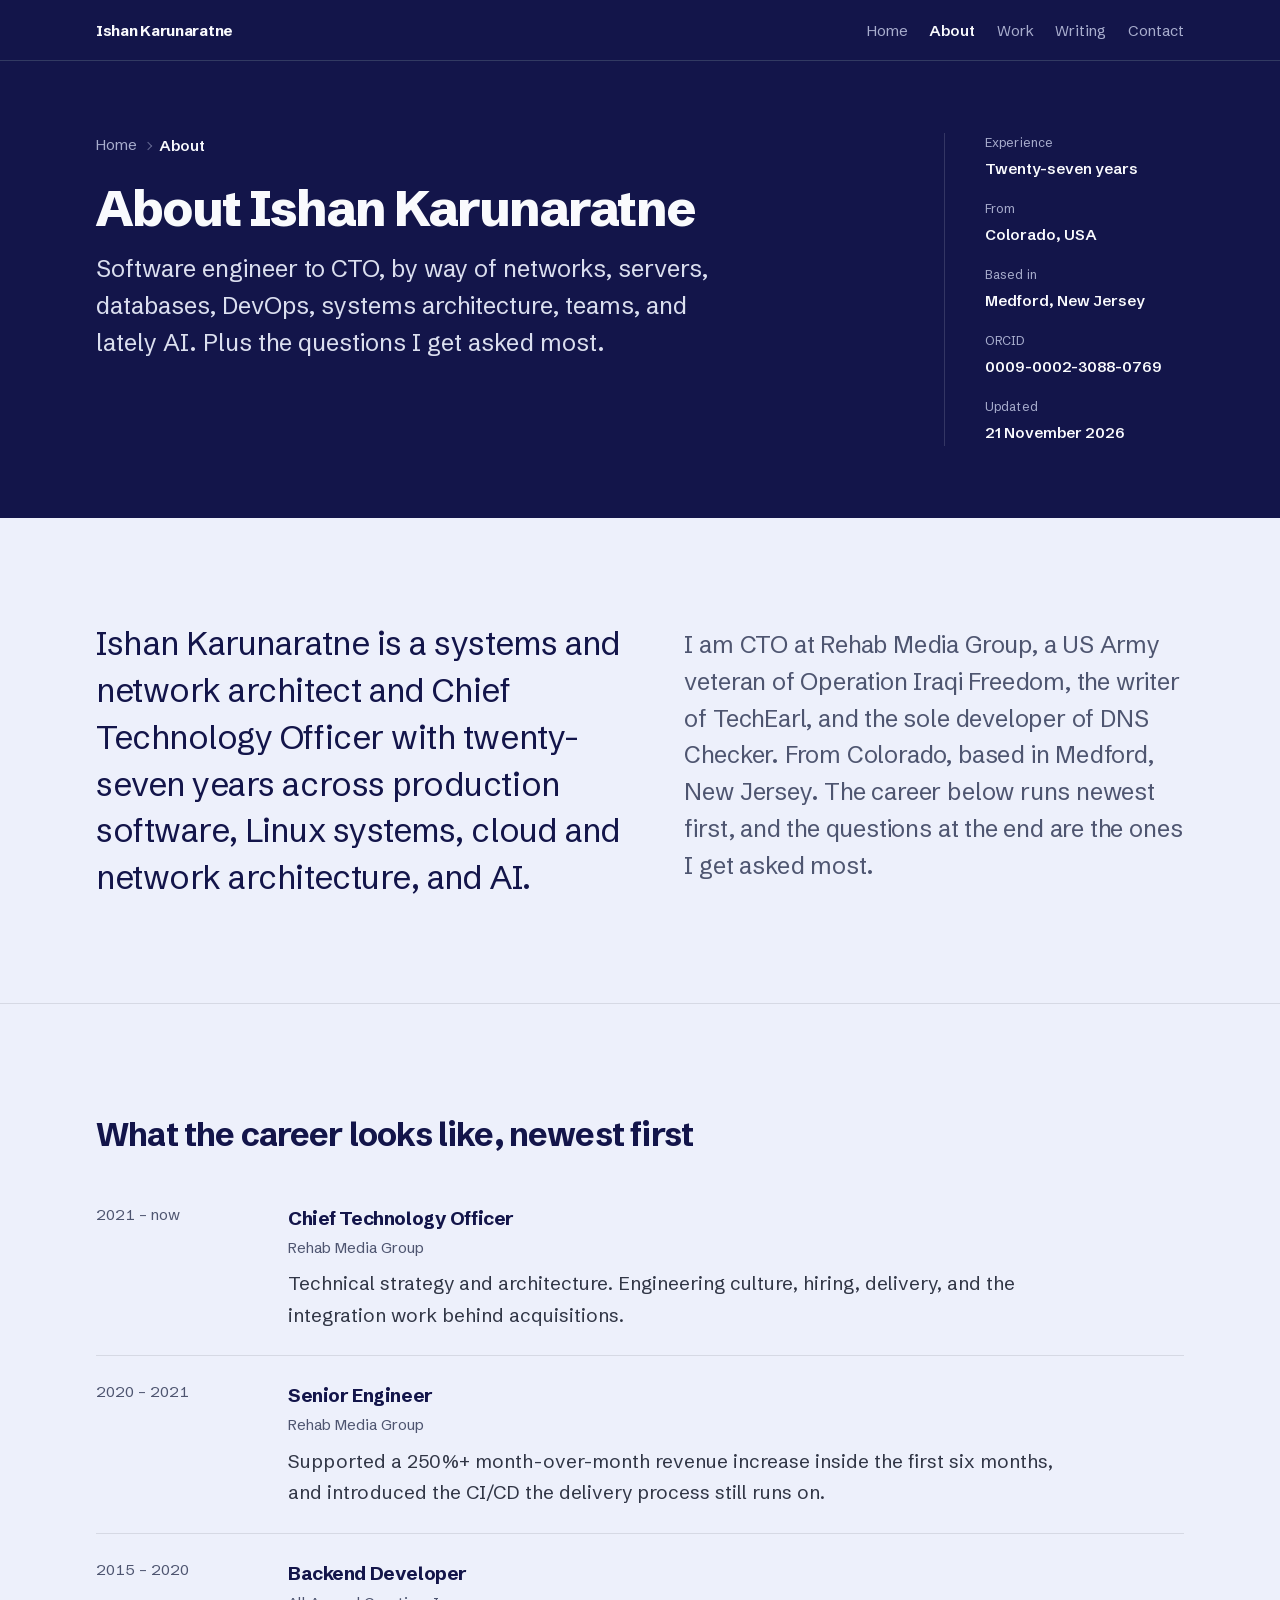
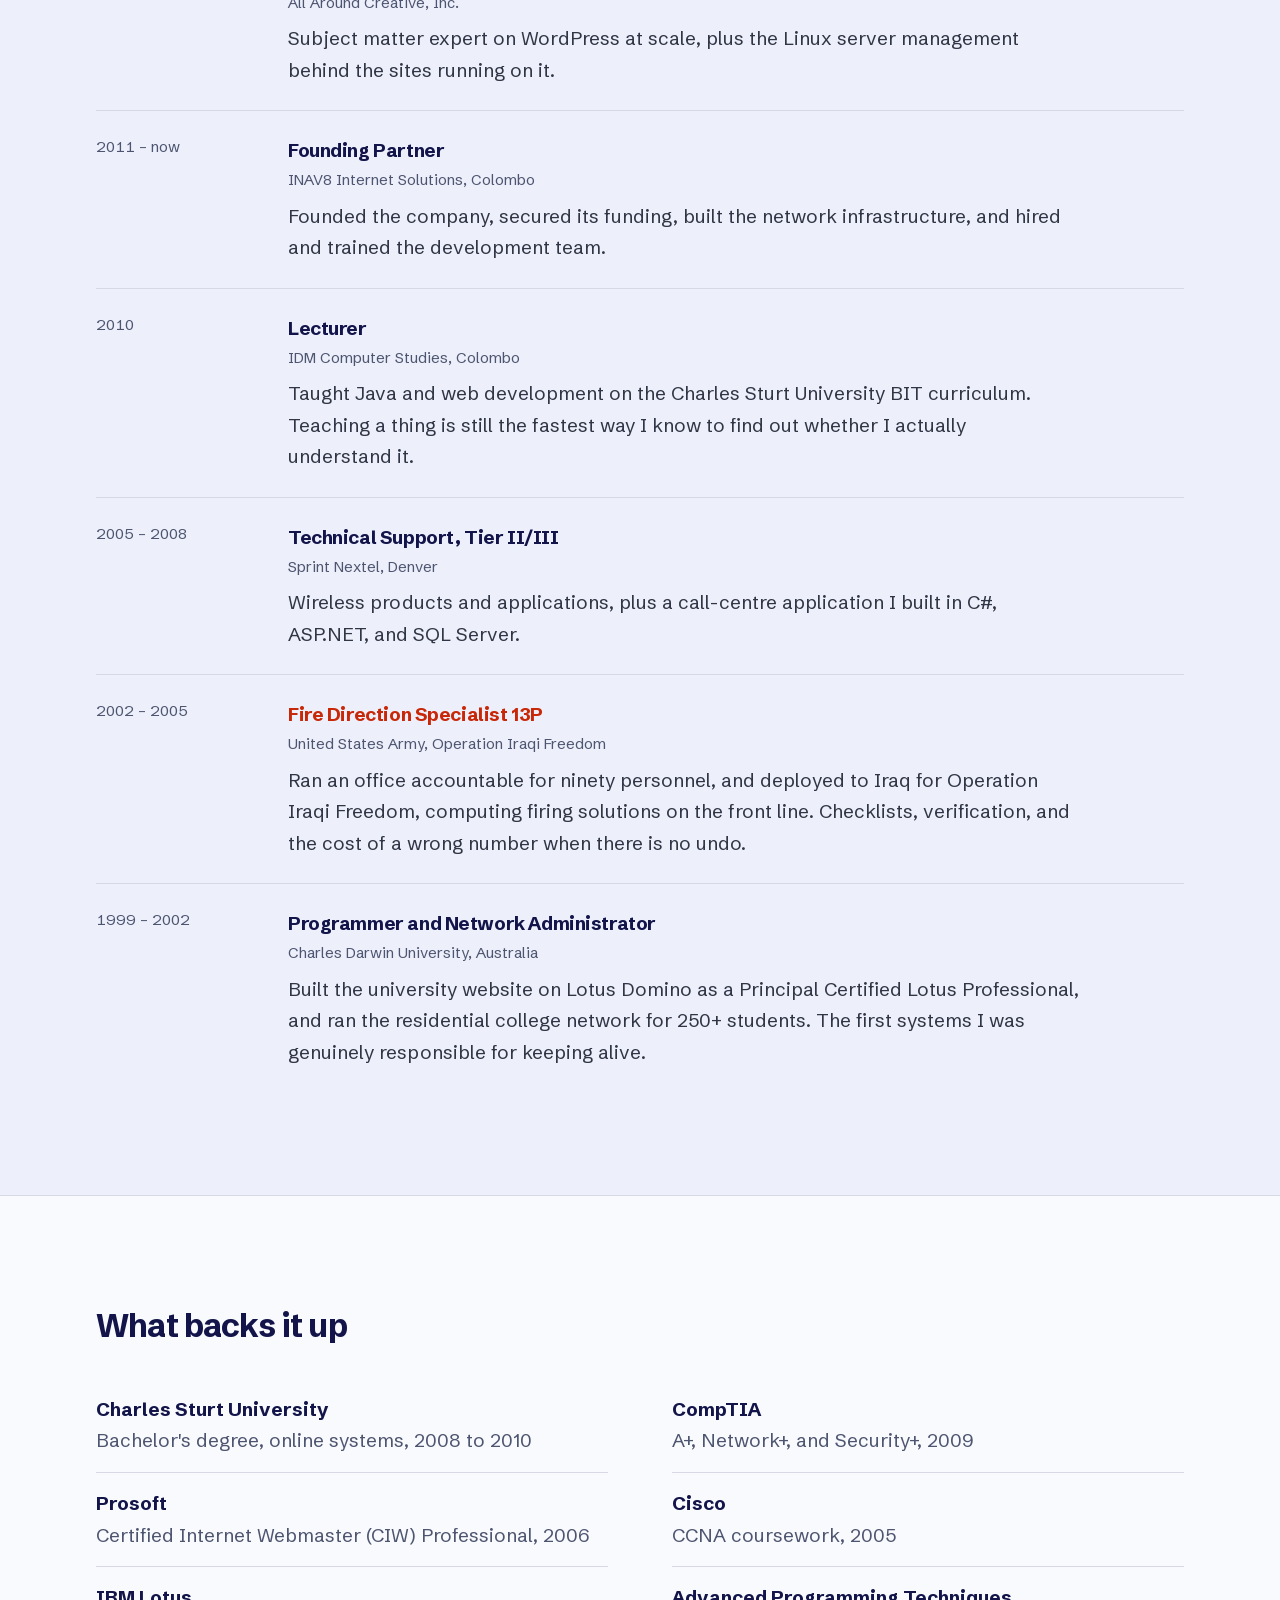
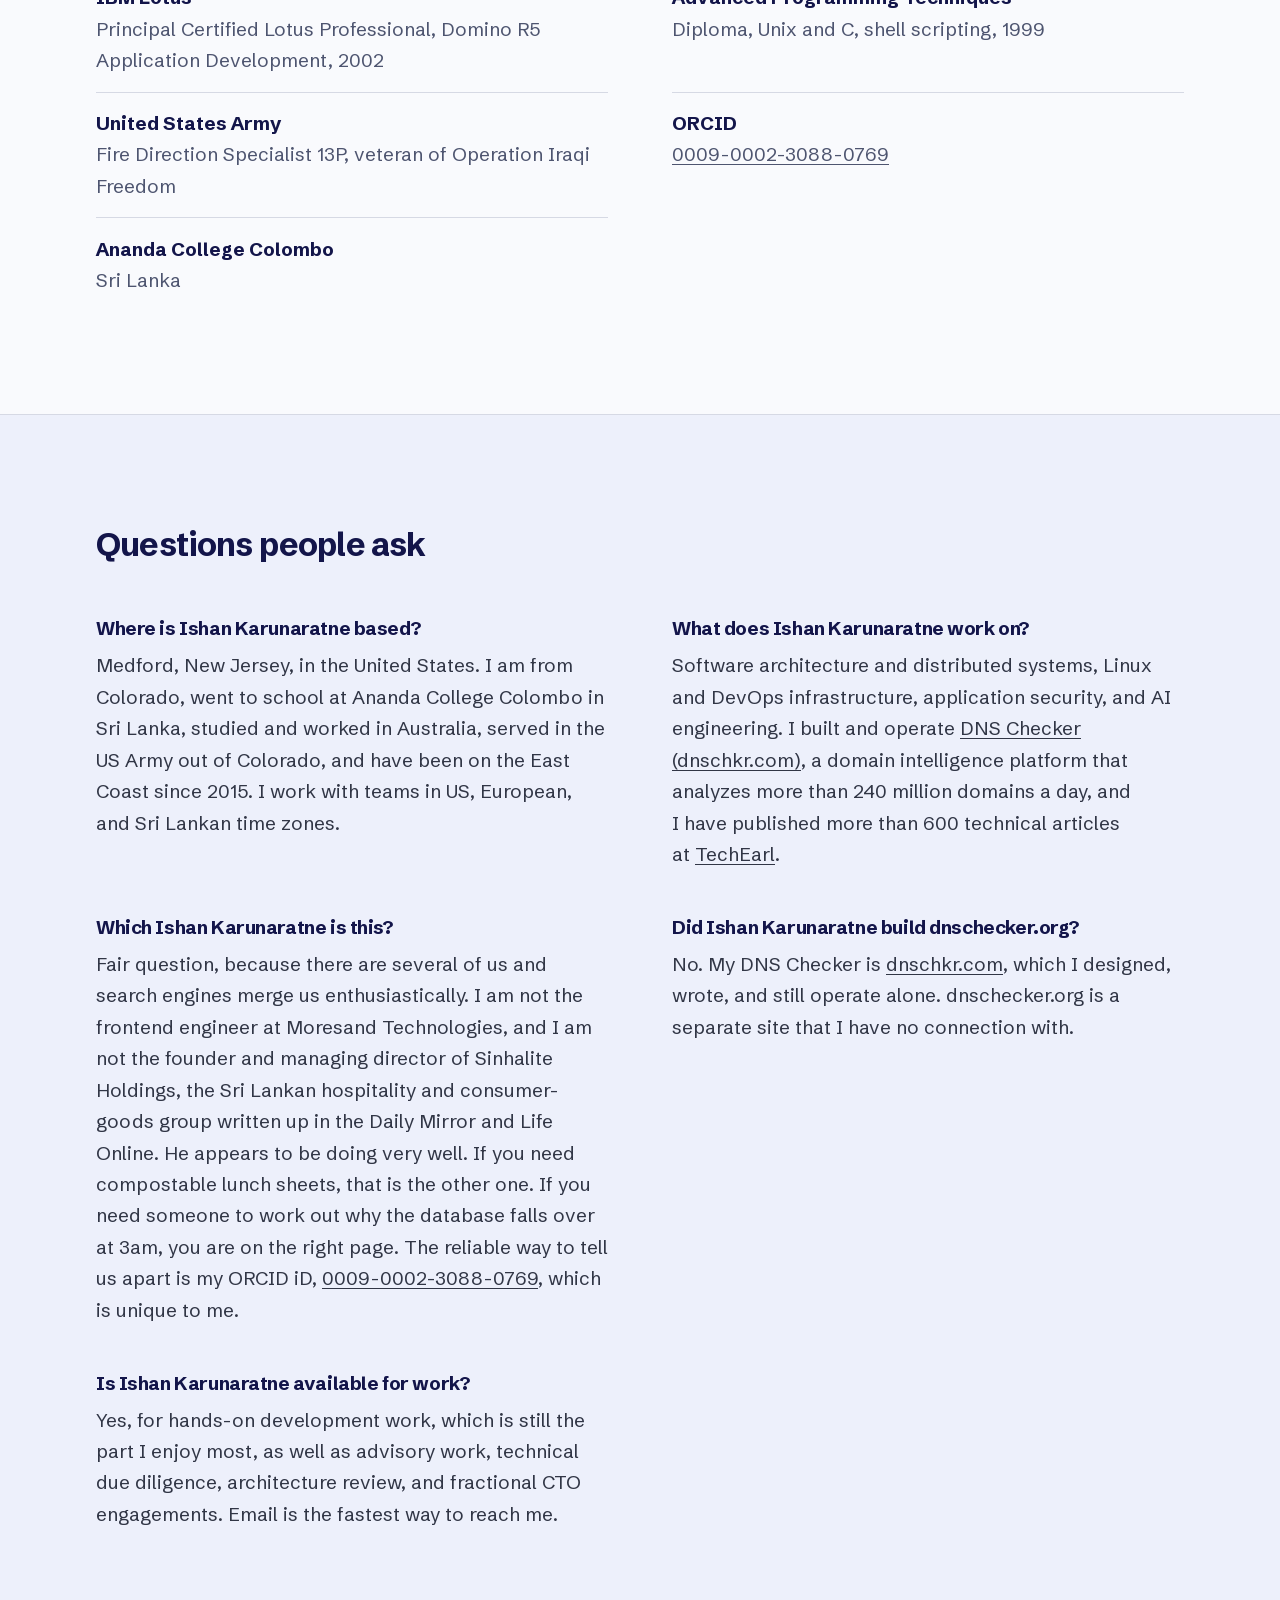
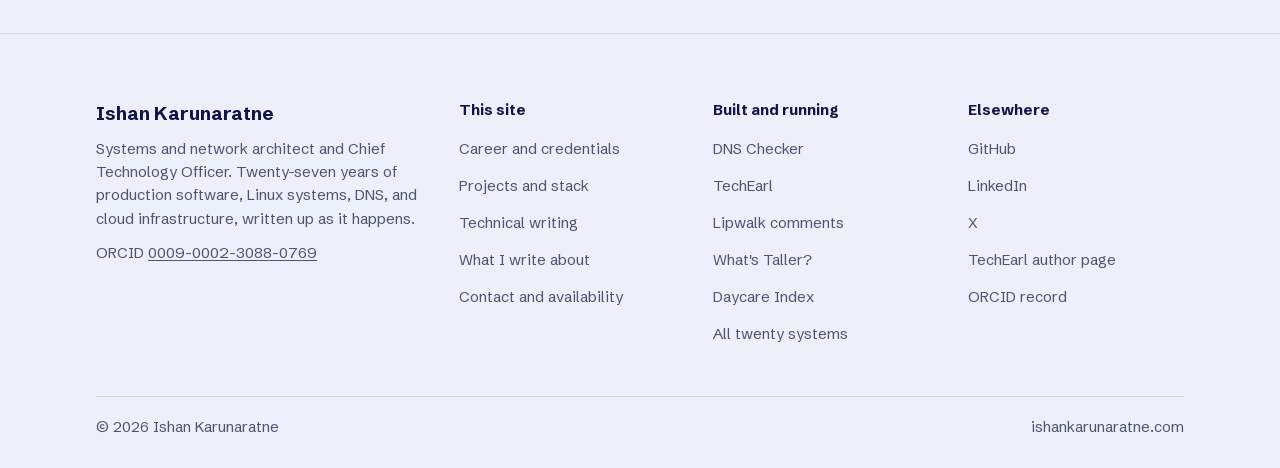
==== commit 8d146cb1: "Add Ice Cream Maker Heaven and Aquarium Fish Guide to the work page Two new systems go on /work/ wit" ====
--- a/about/index.html
+++ b/about/index.html
@@ -283,7 +283,7 @@
           <li><a href="https://lipwalk.com/docs">Lipwalk comments</a></li>
           <li><a href="https://whatstaller.com/compare/worlds-tallest">What&#39;s Taller?</a></li>
           <li><a href="https://daycareindex.com/texas/houston">Daycare Index</a></li>
-          <li><a href="/work/">All eighteen systems</a></li>
+          <li><a href="/work/">All twenty systems</a></li>
         </ul>
       </nav>
 
